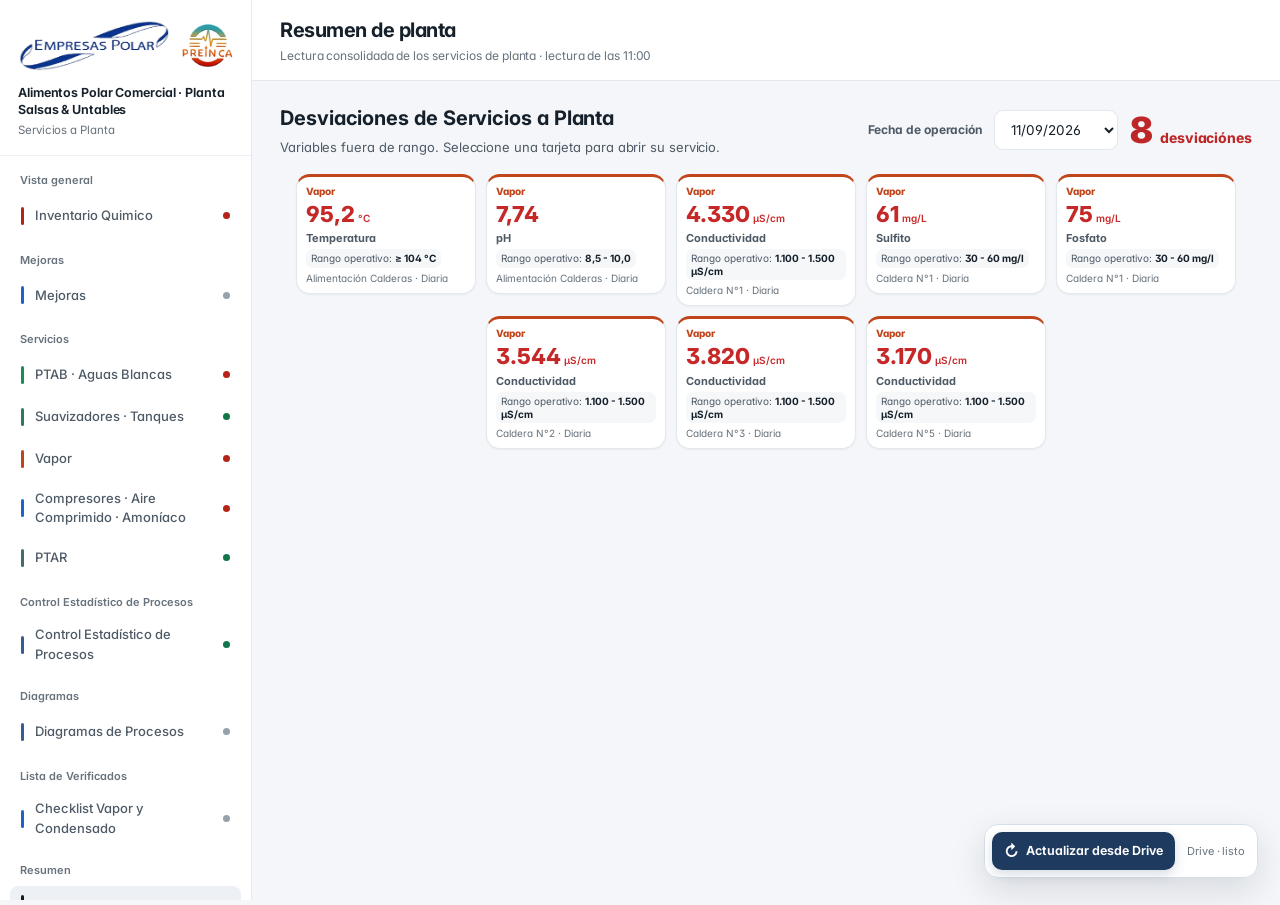
==== index.html @ 67f01dda "Invalidar caché para cargar corrección decimal de PTAR" ====
<!DOCTYPE html>
<html lang="es">
<head>
<meta charset="utf-8">
<meta name="viewport" content="width=device-width, initial-scale=1">
<meta name="theme-color" content="#F6F8FB">
<title>Servicios a Planta · Alimentos Polar Comercial Planta Salsas & Untables</title>
<link rel="icon" type="image/png" sizes="32x32" href="[data-uri]">
<link rel="preconnect" href="https://fonts.googleapis.com">
<link rel="preconnect" href="https://fonts.gstatic.com" crossorigin>
<link href="https://fonts.googleapis.com/css2?family=Inter:wght@400;500;600;700;800&display=swap" rel="stylesheet">
<link rel="stylesheet" href="estilos.css?v=20261021-resumen-fix-nav">
<link rel="stylesheet" href="diagramas.css?v=20261015-1">
<link rel="stylesheet" href="dashboard_extras.css?v=20261029-mejoras-estado1">
<link rel="stylesheet" href="ptab_ph_ml.css?v=20261022-cep-v2">
<link rel="stylesheet" href="ptar_diagrama_interactivo.css?v=20261020-3">

<style id="drive-refresh-critical">
#drive-refresh-floating{position:fixed!important;right:22px!important;bottom:22px!important;z-index:2147483647!important;display:flex!important;align-items:center!important;gap:7px!important;background:rgba(255,255,255,.93)!important;border:1px solid #D6DFE7!important;border-radius:14px!important;padding:7px!important;box-shadow:0 12px 34px rgba(23,33,43,.13)!important;font-family:Inter,Arial,sans-serif!important;backdrop-filter:blur(14px)!important}
#drive-refresh-floating #drive-refresh-btn{display:inline-flex!important;visibility:visible!important;opacity:1!important;align-items:center!important;gap:7px!important;border:0!important;background:#1E3A5F!important;border-radius:10px!important;padding:9px 12px!important;cursor:pointer!important;font-weight:700!important;color:#fff!important;box-shadow:0 4px 12px rgba(30,58,95,.18)!important}
#drive-refresh-floating #drive-refresh-status{display:inline-block!important;visibility:visible!important;opacity:1!important;font-size:11px!important;color:#66737D!important;max-width:180px!important;padding:0 5px!important}
@media(max-width:760px){#drive-refresh-floating{right:12px!important;bottom:12px!important}#drive-refresh-floating #drive-refresh-status{display:none!important}}
</style>
</head>
<body>

<div class="app">
  <!-- Riel de navegación -->
  <aside class="rail">
    <div class="brand">
      <div class="brand-logos" aria-label="Identidad corporativa">
        <img class="logo" src="[data-uri]" alt="Empresas Polar" width="150">
        <img class="logo-preinca" src="logo-preinca.jpg?v=20261002-v11-9-logos" alt="PREINCA">
      </div>
      <div>
        <h1>Alimentos Polar Comercial · Planta Salsas & Untables</h1>
        <p>Servicios a Planta</p>
      </div>
    </div>
    <nav class="nav" role="tablist" aria-label="Servicios de planta">
      
      <div class="nav-h">Vista general</div>
      <button class="tab" role="tab" id="t-inventario" aria-controls="v-inventario" aria-selected="false" data-tab="inventario" style="--k:#B42318">
        <span class="dot"></span>Inventario Quimico<span class="st" data-tabst="inventario"></span>
      </button>
      <div class="nav-h">Mejoras</div>
      <button class="tab" role="tab" id="t-sugerencias" aria-controls="v-sugerencias" aria-selected="false" data-tab="sugerencias" style="--k:#1E63C8">
        <span class="dot"></span>Mejoras<span class="st idle" data-tabst="sugerencias"></span>
      </button>
      <div class="nav-h">Servicios</div>
      <button class="tab" role="tab" id="t-ptab" aria-controls="v-ptab" aria-selected="false" data-tab="ptab" style="--k:var(--agua)">
        <span class="dot"></span>PTAB · Aguas Blancas<span class="st" data-tabst="ptab"></span>
      </button>
      <button class="tab" role="tab" id="t-suav" aria-controls="v-suav" aria-selected="false" data-tab="suav" style="--k:var(--suav)">
        <span class="dot"></span>Suavizadores · Tanques<span class="st" data-tabst="suav"></span>
      </button>
      <button class="tab" role="tab" id="t-vapor" aria-controls="v-vapor" aria-selected="false" data-tab="vapor" style="--k:var(--vapor)">
        <span class="dot"></span>Vapor<span class="st" data-tabst="vapor"></span>
      </button>
      <button class="tab" role="tab" id="t-aire" aria-controls="v-aire" aria-selected="false" data-tab="aire" style="--k:var(--aire)">
        <span class="dot"></span>Compresores · Aire Comprimido · Amoníaco<span class="st" data-tabst="aire"></span>
      </button>
<button class="tab" role="tab" id="t-ptar" aria-controls="v-ptar" aria-selected="false" data-tab="ptar" style="--k:var(--ptar)">
        <span class="dot"></span>PTAR<span class="st" data-tabst="ptar"></span>
      </button>
      <div class="nav-h">Control Estadístico de Procesos</div>
      <button class="tab" role="tab" id="t-cep" aria-controls="v-cep" aria-selected="false" data-tab="cep" style="--k:#375C91">
        <span class="dot"></span>Control Estadístico de Procesos<span class="st idle" data-tabst="cep"></span>
      </button>
      <div class="nav-h">Diagramas</div>
      <button class="tab" role="tab" id="t-diagramas" aria-controls="v-diagramas" aria-selected="false" data-tab="diagramas" style="--k:#375C91">
        <span class="dot"></span>Diagramas de Procesos<span class="st idle" data-tabst="diagramas"></span>
      </button>
      <div class="nav-h">Lista de Verificados</div>
      <button class="tab" role="tab" id="t-verificados" aria-controls="v-verificados" aria-selected="false" data-tab="verificados" style="--k:#1E63C8">
        <span class="dot"></span>Checklist Vapor y Condensado<span class="st idle" data-tabst="verificados"></span>
      </button>
      <div class="nav-h">Resumen</div>
      <button class="tab" role="tab" id="t-resumen" aria-controls="v-resumen" aria-selected="true" data-tab="resumen" style="--k:#131A20">
        <span class="dot"></span>Resumen de planta<span class="st" data-tabst="resumen"></span>
      </button>
    </nav>
  </aside>

  <!-- Contenido -->
  <div class="main">
    <header class="top">
      <div>
        <h2 id="view-title">Resumen de planta</h2>
        <div class="sub" id="view-sub"></div>
      </div>
</header>

    <!-- ======= RESUMEN ======= -->
    <section class="view" id="v-resumen" role="tabpanel" aria-labelledby="t-resumen">
      <div class="resumen-desv-intro mb"><div><h3>Desviaciones de Servicios a Planta</h3><p>Variables fuera de rango. Seleccione una tarjeta para abrir su servicio.</p></div><div class="resumen-desv-controls"><label for="resumen-desv-fecha">Fecha de operación</label><select id="resumen-desv-fecha" aria-label="Seleccionar fecha para ver las desviaciones"></select><span id="resumen-desv-count"></span></div></div><div class="resumen-desv-grid mb" id="resumen-desv-grid" aria-live="polite"></div><div class="resumen-legacy">
      <div class="priority-zone mb" id="priority-resumen" aria-live="polite"></div>
      <div class="strip mb" id="strip"></div>


      <div class="card mb ptar-summary-card ptab-summary-card">
        <div class="card-h">
          <h3>PTAB · Aguas Blancas · control operacional</h3>
          <span class="note">Google Drive · 1er turno 06:00 am · 2do turno 06:00 pm</span>
        </div>
        <div class="card-b">
          <div class="ptar-summary-top">
            <div>
              <span class="ptar-summary-value tnum" data-ptab-summary-count>—</span>
              <span class="ptar-summary-label">lecturas registradas del día</span>
            </div>
            <div class="ptar-summary-actions">
              <label class="ptar-date-control">Fecha
                <select id="ptab-summary-date-select" aria-label="Fecha PTAB en resumen"></select>
              </label>
              <span class="pill idle" data-ptab-summary-pill><i></i>Sin registros</span>
            </div>
          </div>
          <div class="ptab-summary-grid" id="ptab-resumen-procesos"></div>
        </div>
      </div>


      <div class="card mb ptar-summary-card suav-summary-card">
        <div class="card-h">
          <h3>Suavizadores y tanques de agua · control operacional</h3>
          <span class="note">Google Drive · 1er y 2do turno a las 06:00</span>
        </div>
        <div class="card-b">
          <div class="ptar-summary-top">
            <div>
              <span class="ptar-summary-value tnum" data-suav-summary-count>—</span>
              <span class="ptar-summary-label">lecturas registradas del día</span>
            </div>
            <div class="ptar-summary-actions">
              <label class="ptar-date-control">Fecha
                <select id="suav-summary-date-select" aria-label="Fecha de Suavizadores y Tanques en resumen"></select>
              </label>
              <span class="pill idle" data-suav-summary-pill><i></i>Sin registros</span>
            </div>
          </div>
          <div class="suav-summary-grid" id="suav-resumen-procesos"></div>
        </div>
      </div>

      <div class="card mb ptar-summary-card vapor-summary-card">
        <div class="card-h">
          <h3>Vapor · control operacional de calderas</h3>
          <span class="note">Archivo local · turnos 07:00 y 19:00</span>
        </div>
        <div class="card-b">
          <div class="ptar-summary-top">
            <div>
              <span class="ptar-summary-value tnum" data-vapor-summary-count>—</span>
              <span class="ptar-summary-label">lecturas registradas del día</span>
            </div>
            <div class="ptar-summary-actions">
              <label class="ptar-date-control">Fecha
                <select id="vapor-summary-date-select" aria-label="Fecha de Vapor en resumen"></select>
              </label>
              <span class="pill idle" data-vapor-summary-pill><i></i>Sin registros</span>
            </div>
          </div>
          <div class="vapor-summary-grid" id="vapor-resumen-procesos"></div>
        </div>
      </div>

      <div class="card mb ptar-summary-card wa-summary-card wa-aire-summary">
        <div class="card-h">
          <h3>Sala de Compresores · Aire, Refrigeración y NH₃</h3>
          <span class="note">Una sola pestaña para los cuatro sistemas de la planilla diaria · 7AM · 1PM · 7PM · 1AM</span>
        </div>
        <div class="card-b">
          <div class="ptar-summary-top">
            <div>
              <span class="ptar-summary-value tnum" data-aire-summary-count>—</span>
              <span class="ptar-summary-label">registros del día</span>
            </div>
            <div class="ptar-summary-actions">
              <label class="ptar-date-control">Fecha
                <select id="aire-summary-date-select" aria-label="Fecha de Compresores de aire en resumen"></select>
              </label>
              <span class="pill idle" data-aire-summary-pill><i></i>Sin registros</span>
            </div>
          </div>
          <div class="wa-summary-grid" id="aire-resumen-procesos"></div>
        </div>
      </div>


      <div class="card mb ptar-summary-card">
        <div class="card-h">
          <h3>PTAR · control de variables por proceso</h3>
          <span class="note">Archivo local · turnos 07:00 y 19:00</span>
        </div>
        <div class="card-b">
          <div class="ptar-summary-top">
            <div>
              <span class="ptar-summary-value tnum" data-ptar-summary-count>—</span>
              <span class="ptar-summary-label">lecturas del día</span>
            </div>
            <div class="ptar-summary-actions">
              <label class="ptar-date-control">Fecha
                <select id="ptar-summary-date-select" aria-label="Fecha PTAR en resumen"></select>
              </label>
              <span class="pill idle" data-ptar-summary-pill><i></i>Sin registros</span>
            </div>
          </div>
          <div class="ptar-summary-grid" id="ptar-resumen-procesos"></div>
        </div>
      </div>


      <p class="foot-note">Las desviaciones y condiciones fuera de norma se muestran primero como prioridad operacional. PTAB, Suavizadores/Tanques, Vapor, Compresores de aire, Refrigeración/Amoníaco y PTAR utilizan registros reales y sincronización con la Base Maestra de Google Drive. En Compresores y Refrigeración se conserva el estado reportado por el operador (✅, ⚠️ y ⛔) y no se inventan rangos numéricos que no estén presentes en el historial.</p>
      </div>
    </section>

    <!-- ======= INVENTARIO QUÍMICO ======= -->
    <section class="view inventario-theme" id="v-inventario" role="tabpanel" aria-labelledby="t-inventario" hidden>
      <div class="formato-descarga"><a class="formato-descarga-btn" href="https://drive.google.com/uc?export=download&amp;id=1PWKYh24YiQtt_tU4WNhEcDt0Q3GJPbgV" target="_blank" rel="noopener noreferrer" aria-label="Descargar formato Excel inventario">⬇ Descargar Formato Inventario Químico</a></div>
      <div class="inv-kpis mb">
        <div class="inv-kpi"><span class="inv-kpi-label">Productos</span><strong id="inv-kpi-total">—</strong></div>
        <div class="inv-kpi"><span class="inv-kpi-label">Con disponibilidad</span><strong id="inv-kpi-stock">—</strong></div>
        <div class="inv-kpi inv-kpi-alert"><span class="inv-kpi-label">Bajo stock seguridad</span><strong id="inv-kpi-low">—</strong></div>
        <div class="inv-kpi inv-kpi-critical"><span class="inv-kpi-label">Stock negativo</span><strong id="inv-kpi-neg">—</strong></div>
      </div>

      <div class="card mb inv-chart-section">
        <div class="card-h inv-chart-head">
          <div>
            <h3>Inventario visual por químico</h3>
            <span class="note">Los químicos por debajo del stock mínimo de seguridad o con stock negativo se muestran primero y resaltados. Cada gráfica compara el Stock de Seguridad, Stock Máximo y cuánto hay disponible actualmente en almacén.</span>
          </div>
          <label class="history-chart-selector">Productos a graficar
            <select id="inv-chart-mode" aria-label="Productos de inventario a graficar">
              <option value="all">Todos · críticos primero</option>
              <option value="attention">Solo bajo stock / negativos</option>
              <option value="critical">Solo stock negativo</option>
              <option value="low">Solo bajo stock</option>
              <option value="ok">Solo stock suficiente</option>
              <option value="review">Solo por revisar</option>
            </select>
          </label>
        </div>
        <div class="card-b">
          <div class="inv-chart-legend" aria-label="Leyenda de las gráficas">
            <span><i class="inv-leg inv-leg-safety"></i>Stock seguridad</span>
            <span><i class="inv-leg inv-leg-max"></i>Stock máximo</span>
            <span><i class="inv-leg inv-leg-available"></i>Disponibilidad almacén</span>
          </div>
          <div id="inv-chart-summary" class="inv-chart-summary"></div>
          <div id="inv-chart-grid" class="inv-chart-grid"></div>
        </div>
      </div>

      <div class="card mb">
        <div class="card-h">
          <div>
            <h3>Inventario de productos químicos</h3>
            <span class="note" id="inv-source-note">Fuente · Base_Maestra_Dashboard / INVENTARIO_QUIMICO</span>
          </div>
          <div class="inv-actions">
            <a class="inv-action-btn secondary" href="inventario/Inventario_de_Quimicos_Servicios_a_Planta_SyU.xlsx" download>Descargar archivo base</a>
            <label class="inv-action-btn primary" for="inv-excel-input">Actualizar inventario desde Excel</label>
            <input id="inv-excel-input" type="file" accept=".xlsx,application/vnd.openxmlformats-officedocument.spreadsheetml.sheet" hidden>
            <span class="pill idle" id="inv-count-pill"><i></i>—</span>
          </div>
        </div>
        <div class="card-b">
          <div class="inv-filters">
            <label>Buscar
              <input id="inv-search" type="search" placeholder="Químico o código de material" autocomplete="off">
            </label>
            <label>Categoría
              <select id="inv-category"><option value="">Todas</option></select>
            </label>
            <label>Planta / Área
              <select id="inv-area"><option value="">Todas</option></select>
            </label>
            <label>Estado
              <select id="inv-status">
                <option value="">Todos</option>
                <option value="critical">Stock negativo</option>
                <option value="low">Bajo stock de seguridad</option>
                <option value="ok">Stock suficiente</option>
                <option value="review">Revisar / sin referencia</option>
              </select>
            </label>
          </div>

          <div class="inv-table-wrap">
            <table class="inv-table">
              <thead>
                <tr>
                  <th>Estado</th>
                  <th>Categoría</th>
                  <th>Planta / Área</th>
                  <th>Químico</th>
                  <th>Código</th>
                  <th>Stock seguridad</th>
                  <th>Stock máximo</th>
                  <th>Stock seguridad requerido</th>
                  <th>Stock máximo requerido</th>
                  <th>Disponibilidad</th>
                  <th>Solicitud / OC</th>
                  <th>Fecha estimada</th>
                  <th>Observaciones</th>
                </tr>
              </thead>
              <tbody id="inv-table-body"></tbody>
            </table>
          </div>
        </div>
      </div>
    </section>

    <!-- ======= PTAB · AGUAS BLANCAS ======= -->
    <section class="view ptab-real-theme" id="v-ptab" role="tabpanel" aria-labelledby="t-ptab" hidden>
      <div class="formato-descarga"><a class="formato-descarga-btn" href="https://drive.google.com/uc?export=download&amp;id=1c4sw0JupPyP3jBkdsIy-RaTzasePnDED" target="_blank" rel="noopener noreferrer" aria-label="Descargar formato Excel ptab">⬇ Descargar Formato PTAB</a></div>
      <div class="priority-zone mb" id="priority-ptab" aria-live="polite"></div>

      <div class="ptar-date-strip mb">
        <label class="ptar-date-control">Fecha a visualizar
          <select id="ptab-date-select" aria-label="Fecha de operación PTAB"></select>
        </label>
        <label class="ptab-file-btn" for="ptab-excel-input">Cargar Excel PTAB</label>
        <input id="ptab-excel-input" type="file" accept=".xlsx,application/vnd.openxmlformats-officedocument.spreadsheetml.sheet" hidden>
      </div>

      <div class="ptar-kpi-grid mb" id="ptab-kpis-proceso"></div>

      <div class="ptar-history-intro mb">
        <div>
          <h3>Gráficas de PTAB por proceso, equipo y variable</h3>
          <p>La lectura diaria utiliza la fecha seleccionada. El histórico muestra todos los días disponibles para Agua cruda y Agua filtrada. Cuando una celda contiene varias lecturas de cloro, la tabla conserva la serie original y la gráfica utiliza su promedio.</p>
        </div>
        <span class="ptar-history-key"><i></i>Fuera de rango</span>
      </div>

      <div class="ptar-chart-process-list mb" id="ptab-graficas-procesos"></div>

      <div class="grid g-2 mb">
        <div class="card">
          <div class="card-h">
            <h3>Desviaciones del día seleccionado</h3>
            <span class="note" id="ptab-desv-count">—</span>
          </div>
          <div class="card-b" id="ptab-desviaciones"></div>
        </div>
      </div>

      <div class="ptar-process-list" id="ptab-procesos"></div>
    </section>

    <!-- ======= SUAVIZADORES Y TANQUES DE AGUA ======= -->
    <section class="view suav-theme" id="v-suav" role="tabpanel" aria-labelledby="t-suav" hidden>
      <div class="formato-descarga"><a class="formato-descarga-btn" href="https://drive.google.com/uc?export=download&amp;id=1r2RzP0nfevHG8hiPO3AqTNeTVKHAMHlr" target="_blank" rel="noopener noreferrer" aria-label="Descargar formato Excel suav">⬇ Descargar Formato Suavizadores</a></div>
      <div class="priority-zone mb" id="priority-suav" aria-live="polite"></div>
      <div class="suav-date-strip mb">
        <label class="ptar-date-control">Fecha a visualizar
          <select id="suav-date-select" aria-label="Fecha de operación Suavizadores y Tanques"></select>
        </label>
        <label class="suav-file-btn" for="suav-excel-input">Cargar Excel Suavizadores</label>
        <input id="suav-excel-input" type="file" accept=".xlsx,application/vnd.openxmlformats-officedocument.spreadsheetml.sheet" hidden>
      </div>

      <div class="suav-kpi-grid mb" id="suav-kpis-proceso"></div>

      <div class="ptar-history-intro mb">
        <div>
          <h3>Gráficas de suavizadores y tanques por proceso, equipo y variable</h3>
          <p>La lectura diaria usa la fecha seleccionada. El histórico muestra todos los días con registro del archivo. Para lecturas múltiples de pH o ClO₂, la gráfica utiliza el promedio y la tabla conserva los valores originales.</p>
        </div>
        <span class="ptar-history-key"><i></i>Fuera de rango</span>
      </div>
      <div class="ptar-chart-process-list mb" id="suav-graficas-procesos"></div>

      <div class="grid g-2 mb">
        <div class="card">
          <div class="card-h">
            <h3>Desviaciones del día seleccionado</h3>
            <span class="note" id="suav-desv-count">—</span>
          </div>
          <div class="card-b" id="suav-desviaciones"></div>
        </div>
      </div>

      <div class="ptar-process-list" id="suav-procesos"></div>
    </section>


    <!-- ======= VAPOR ======= -->
    <section class="view vapor-theme" id="v-vapor" role="tabpanel" aria-labelledby="t-vapor" hidden>
      <div class="formato-descarga"><a class="formato-descarga-btn" href="https://drive.google.com/uc?export=download&amp;id=1huWMpU7YyA4SyEpzvfss_2ArigLX9fVe" target="_blank" rel="noopener noreferrer" aria-label="Descargar formato Excel vapor">⬇ Descargar Formato Vapor</a></div>
      <div class="priority-zone mb" id="priority-vapor" aria-live="polite"></div>
      <div class="vapor-date-strip mb">
        <label class="ptar-date-control">Fecha a visualizar
          <select id="vapor-date-select" aria-label="Fecha de operación Vapor"></select>
        </label>
        <label class="vapor-file-btn" for="vapor-excel-input">Cargar Excel Vapor</label>
        <input id="vapor-excel-input" type="file" accept=".xlsx,application/vnd.openxmlformats-officedocument.spreadsheetml.sheet" hidden>
      </div>

      <div class="vapor-kpi-grid mb" id="vapor-kpis-proceso"></div>

      <div class="vapor-history-intro mb">
        <div>
          <h3>Gráficas de Vapor por proceso y variable</h3>
          <p>La lectura diaria usa la fecha seleccionada. El histórico muestra los registros reales disponibles del 08/09/2026 y 09/09/2026, con las desviaciones resaltadas.</p>
        </div>
        <span class="vapor-history-key"><i></i>Fuera de rango</span>
      </div>
      <div class="ptar-chart-process-list mb" id="vapor-graficas-procesos"></div>

      <div class="grid g-2 mb">
        <div class="card">
          <div class="card-h">
            <h3>Desviaciones del día seleccionado</h3>
            <span class="note" id="vapor-desv-count">—</span>
          </div>
          <div class="card-b" id="vapor-desviaciones"></div>
        </div>
      </div>

      <div class="ptar-process-list" id="vapor-procesos"></div>
    </section>


    <!-- ======= COMPRESORES DE AIRE ======= -->
    <section class="view wa-theme wa-aire-theme" id="v-aire" role="tabpanel" aria-labelledby="t-aire" hidden>
      <div class="formato-descarga"><a class="formato-descarga-btn" href="https://drive.google.com/uc?export=download&amp;id=1HpS2aIDLQet9gEmP34_auCBxEuFMaSN2" target="_blank" rel="noopener noreferrer" aria-label="Descargar formato Excel aire">⬇ Descargar Formato Compresores y Amoníaco</a></div>
      <div class="priority-zone mb" id="priority-aire" aria-live="polite"></div>

      <div class="ptar-date-strip mb">
        <label class="ptar-date-control">Fecha a visualizar
          <select id="aire-date-select" aria-label="Fecha de reportes de Compresores de aire"></select>
        </label>
        <label class="wa-file-btn wa-aire-file-btn" for="aire-excel-input">Añadir planilla Sala de Compresores</label>
        <input id="aire-excel-input" type="file" accept=".xlsx,application/vnd.openxmlformats-officedocument.spreadsheetml.sheet" hidden>
      </div>

      <div class="ptar-kpi-grid mb" id="aire-kpis-proceso"></div>

      <div class="ptar-history-intro mb">
        <div>
          <h3>Sala de Compresores · comportamiento operacional</h3>
          <p>La misma planilla diaria alimenta cuatro sistemas: Sistema de Aire Comprimido, Sistema de Refrigeracion NH3 Sala de Compresores, Sistema de Refrigeracion NH3 AGUA HELADA y Sistema de Refrigeracion NH3 CAV Gigante. Todos se muestran aquí dentro de una sola pestaña.</p>
        </div>
        <span class="wa-history-key"><i class="ok"></i>Normal <i class="warn"></i>Alerta <i class="crit"></i>Fuera de servicio</span>
      </div>

      <div class="ptar-chart-process-list mb" id="aire-graficas-procesos"></div>

      <div class="grid g-2 mb">
        <div class="card">
          <div class="card-h">
            <h3>Desviaciones del día seleccionado</h3>
            <span class="note" id="aire-desv-count">—</span>
          </div>
          <div class="card-b" id="aire-desviaciones"></div>
        </div>
      </div>

      <div class="ptar-process-list" id="aire-procesos"></div>
    </section>

    <!-- ======= REFRIGERACIÓN Y AMONÍACO ======= -->
    <section class="view wa-theme wa-frio-theme" id="v-frio" role="tabpanel" aria-labelledby="t-aire" hidden>
      <div class="priority-zone mb" id="priority-frio" aria-live="polite"></div>

      <div class="ptar-date-strip mb">
        <label class="ptar-date-control">Fecha a visualizar
          <select id="frio-date-select" aria-label="Fecha de reportes de Refrigeración y amoníaco"></select>
        </label>
</div>

      <div class="ptar-kpi-grid mb" id="frio-kpis-proceso"></div>

      <div class="ptar-history-intro mb">
        <div>
          <h3>Refrigeración y amoníaco · comportamiento operacional</h3>
          <p>Incluye Compresores NH₃, Banco de Hielo, Cavas, Cava Gigante, Fraccionamiento, UMAS Margarina, Condensadores/Evaporativos e inventario de NH₃ en cilindros. Los estados de atención se conservan tal como fueron reportados por los operadores. Los reportes sin fecha operativa exacta se conservan en el Excel fuente, pero no se ubican en la línea temporal del dashboard.</p>
        </div>
        <span class="wa-history-key"><i class="ok"></i>Normal <i class="warn"></i>Alerta <i class="crit"></i>Fuera de servicio</span>
      </div>

      <div class="ptar-chart-process-list mb" id="frio-graficas-procesos"></div>

      <div class="grid g-2 mb">
        <div class="card">
          <div class="card-h">
            <h3>Desviaciones del día seleccionado</h3>
            <span class="note" id="frio-desv-count">—</span>
          </div>
          <div class="card-b" id="frio-desviaciones"></div>
        </div>
      </div>

      <div class="ptar-process-list" id="frio-procesos"></div>
    </section>

    <!-- ======= PTAR ======= -->
    <section class="view ptar-theme" id="v-ptar" role="tabpanel" aria-labelledby="t-ptar" hidden>
      <div class="formato-descarga"><a class="formato-descarga-btn" href="https://drive.google.com/uc?export=download&amp;id=1xk1s3FpkizbqZeZY8uGcSqoarjseF8bs" target="_blank" rel="noopener noreferrer" aria-label="Descargar formato Excel ptar">⬇ Descargar Formato PTAR</a></div>
      <div class="ptar-diag-actions"><button type="button" class="ptar-diag-button" id="ptar-open-diagrama">Visualizar Diagrama</button></div>
      <div id="ptar-operacion-panel">

      <div class="priority-zone mb" id="priority-ptar" aria-live="polite"></div>
      <div class="ptar-date-strip mb">
        <label class="ptar-date-control">Fecha a visualizar
          <select id="ptar-date-select" aria-label="Fecha de operación PTAR"></select>
        </label>
        <label class="ptar-file-btn" for="ptar-excel-input">Cargar Excel PTAR</label>
        <input id="ptar-excel-input" type="file" accept=".xlsx,application/vnd.openxmlformats-officedocument.spreadsheetml.sheet" hidden>
      </div>

      <div class="ptar-kpi-grid mb" id="ptar-kpis-proceso"></div>

      <div class="ptar-history-intro mb">
        <div>
          <h3>Gráficas de PTAR por proceso y variable</h3>
          <p>La lectura diaria usa la fecha seleccionada. Debajo, cada variable posee su propia gráfica con todos los días en los que existe registro en el archivo.</p>
        </div>
        <span class="ptar-history-key"><i></i>Fuera de rango</span>
      </div>
      <div class="ptar-chart-process-list mb" id="ptar-graficas-procesos"></div>

      <div class="grid g-2 mb">
        <div class="card">
          <div class="card-h">
            <h3>Desviaciones del día seleccionado</h3>
            <span class="note" id="ptar-desv-count">—</span>
          </div>
          <div class="card-b" id="ptar-desviaciones"></div>
        </div>
      </div>

      <div class="ptar-process-list" id="ptar-procesos"></div>
      </div>
      <div id="ptar-diagrama-panel" hidden>
        <div class="ptar-diag-header">
          <div><h3>PTAR · Tratamiento de aguas residuales</h3><p>Coloque el cursor sobre los puntos de colores para consultar las variables del último día con lecturas registrado en Google Drive.</p></div>
          <div><span class="ptar-diag-date" id="ptar-diagrama-fecha"></span> <button type="button" class="ptar-diag-button" id="ptar-back-operacion">Volver a indicadores</button></div>
        </div>
        <div class="ptar-diag-scroll">
          <div class="ptar-diag-stage" id="ptar-diagrama-stage">
            <img src="diagramas/vistas/ptar-2026.webp" alt="Diagrama de la planta de tratamiento de aguas residuales con puntos de colores sobre los equipos y procesos">
            <div class="ptar-diag-tooltip" id="ptar-diagrama-tooltip" role="status" hidden></div>
          </div>
        </div>
      </div>
    </section>

    <!-- ======= CONTROL ESTADÍSTICO DE PROCESOS ======= -->
    <section class="view" id="v-cep" role="tabpanel" aria-labelledby="t-cep" hidden>
      <div class="ptar-history-intro mb">
        <div>
          <h3>Predicciones de variables de Servicios a Planta</h3>
          <p>Los modelos se organizan por servicio y área. Como las lecturas disponibles se registran por fecha, cada variable se proyecta únicamente al día siguiente de su última medición; las estimaciones no sustituyen las mediciones operacionales.</p>
        </div>
      </div>
      <div class="card mb">
        <div class="card-h"><h3>PTAB · Aguas Blancas</h3></div>
        <div class="card-b"><div class="cep-ml-toolbar"><label for="cep-ml-filter">Visualizar predicciones</label><select id="cep-ml-filter" aria-label="Filtrar variables de predicción"><option value="all">Todas las variables</option><option value="ph">pH · Tanque Subterráneo</option><option value="presion">Presión (psi) · Pozo 2</option><option value="caudal">Caudal (L/s) · Pozo 2</option><option value="pozo3-caudal">Caudal (L/s) · Pozo #3</option><option value="tanque-nivel">Nivel TQ (%) · Tanque Subterráneo</option><option value="tanque-tds">TDS (mg/L) · Tanque Subterráneo</option><option value="tanque-turbidez">Turbidez (NTU) · Tanque Subterráneo</option><option value="tanque-dureza">Dureza Total (mg/L) · Tanque Subterráneo</option><option value="tanque-hierro">Hierro (mg/L) · Tanque Subterráneo</option><option value="none">Ninguna</option></select></div><div id="cep-ptab-predictions"></div></div>
      </div>
    </section>

    <!-- ======= DIAGRAMAS · DOCUMENTACIÓN TÉCNICA ======= -->
    <section class="view diagramas-view" id="v-diagramas" role="tabpanel" aria-labelledby="t-diagramas" hidden>
      <div class="diagramas-intro">
        <div>
          <h3>Diagramas de servicios industriales</h3>
          <p>Seleccione un diagrama para verlo ampliado y consultar su PDF original.</p>
        </div>
        <span class="diagramas-counter">6 diagramas disponibles</span>
      </div>
      <div class="diagramas-gallery" id="diagramas-gallery" aria-label="Galería de diagramas">
          <button class="diagramas-card" type="button" data-diagrama-pdf="diagramas/ptar-2026.pdf" data-diagrama-img="diagramas/vistas/ptar-2026.webp" data-diagrama-title="PTAR · Tratamiento de aguas residuales" aria-label="Ampliar diagrama: PTAR · Tratamiento de aguas residuales">
            <span class="diagramas-card-preview"><img src="diagramas/miniaturas/ptar-2026.png" alt="Vista previa de PTAR · Tratamiento de aguas residuales" loading="lazy" decoding="async"><span class="diagramas-zoom-indicator" aria-hidden="true">⤢</span></span>
            <span class="diagramas-card-caption">PTAR · Tratamiento de aguas residuales</span>
            <span class="diagramas-card-hint">Clic para ampliar</span>
          </button>
          <button class="diagramas-card" type="button" data-diagrama-pdf="diagramas/aire-comprimido.pdf" data-diagrama-img="diagramas/vistas/aire-comprimido.webp" data-diagrama-title="Sistema de aire comprimido" aria-label="Ampliar diagrama: Sistema de aire comprimido">
            <span class="diagramas-card-preview"><img src="diagramas/miniaturas/aire-comprimido.png" alt="Vista previa de Sistema de aire comprimido" loading="lazy" decoding="async"><span class="diagramas-zoom-indicator" aria-hidden="true">⤢</span></span>
            <span class="diagramas-card-caption">Sistema de aire comprimido</span>
            <span class="diagramas-card-hint">Clic para ampliar</span>
          </button>
          <button class="diagramas-card" type="button" data-diagrama-pdf="diagramas/refrigeracion-amoniaco.pdf" data-diagrama-img="diagramas/vistas/refrigeracion-amoniaco.webp" data-diagrama-title="Refrigeración por amoníaco (NH₃)" aria-label="Ampliar diagrama: Refrigeración por amoníaco (NH₃)">
            <span class="diagramas-card-preview"><img src="diagramas/miniaturas/refrigeracion-amoniaco.png" alt="Vista previa de Refrigeración por amoníaco (NH₃)" loading="lazy" decoding="async"><span class="diagramas-zoom-indicator" aria-hidden="true">⤢</span></span>
            <span class="diagramas-card-caption">Refrigeración por amoníaco (NH₃)</span>
            <span class="diagramas-card-hint">Clic para ampliar</span>
          </button>
          <button class="diagramas-card" type="button" data-diagrama-pdf="diagramas/fosas-y-ptar.pdf" data-diagrama-img="diagramas/vistas/fosas-y-ptar.webp" data-diagrama-title="Fosas y PTAR" aria-label="Ampliar diagrama: Fosas y PTAR">
            <span class="diagramas-card-preview"><img src="diagramas/miniaturas/fosas-y-ptar.png" alt="Vista previa de Fosas y PTAR" loading="lazy" decoding="async"><span class="diagramas-zoom-indicator" aria-hidden="true">⤢</span></span>
            <span class="diagramas-card-caption">Fosas y PTAR</span>
            <span class="diagramas-card-hint">Clic para ampliar</span>
          </button>
          <button class="diagramas-card" type="button" data-diagrama-pdf="diagramas/agua-fria-compresor-5.pdf" data-diagrama-img="diagramas/vistas/agua-fria-compresor-5.webp" data-diagrama-title="Agua fría · Compresor 5 y separador de aceite" aria-label="Ampliar diagrama: Agua fría · Compresor 5 y separador de aceite">
            <span class="diagramas-card-preview"><img src="diagramas/miniaturas/agua-fria-compresor-5.png" alt="Vista previa de Agua fría · Compresor 5 y separador de aceite" loading="lazy" decoding="async"><span class="diagramas-zoom-indicator" aria-hidden="true">⤢</span></span>
            <span class="diagramas-card-caption">Agua fría · Compresor 5 y separador de aceite</span>
            <span class="diagramas-card-hint">Clic para ampliar</span>
          </button>
          <button class="diagramas-card" type="button" data-diagrama-pdf="diagramas/fosas.pdf" data-diagrama-img="diagramas/vistas/fosas.webp" data-diagrama-title="Sistema de fosas" aria-label="Ampliar diagrama: Sistema de fosas">
            <span class="diagramas-card-preview"><img src="diagramas/miniaturas/fosas.png" alt="Vista previa de Sistema de fosas" loading="lazy" decoding="async"><span class="diagramas-zoom-indicator" aria-hidden="true">⤢</span></span>
            <span class="diagramas-card-caption">Sistema de fosas</span>
            <span class="diagramas-card-hint">Clic para ampliar</span>
          </button>
      </div>
    </section>

    <!-- ======= LISTA DE VERIFICADOS · CHECKLIST VAPOR Y CONDENSADO ======= -->
    <section class="view verif-theme" id="v-verificados" role="tabpanel" aria-labelledby="t-verificados" hidden>
      <div class="formato-descarga"><a class="formato-descarga-btn" href="https://drive.google.com/uc?export=download&amp;id=1VNS-xaWU5S11xK4jwd37wh-7jAYgqWLG" target="_blank" rel="noopener noreferrer" aria-label="Descargar formato Excel verificados">⬇ Descargar Formato Checklist Vapor y Condensado</a></div>
      <div class="card verif-intro mb">
        <div class="card-b verif-intro-inner">
          <div>
            <span class="verif-eyebrow">Lista de Verificados</span>
            <h3>Checklist de vapor y condensado</h3>
            <p>Seguimiento de Queso, Tomate, Mayonesa, Manifold y Margarina. Los registros se cargan desde la planilla del operador y se conservan de forma histórica en Google Drive.</p>
          </div>
          <div class="verif-actions">
            <label class="verif-action-btn primary" for="verif-excel-input">Cargar checklist Excel</label>
            <input id="verif-excel-input" type="file" accept=".xlsx,application/vnd.openxmlformats-officedocument.spreadsheetml.sheet" hidden>
          </div>
        </div>
      </div>

      <div class="grid g-kpi verif-kpis mb">
        <div class="kpi"><div class="lbl">Registros visibles</div><div class="v" id="verif-kpi-total">0</div><div class="rng">Puntos/equipos verificados</div></div>
        <div class="kpi"><div class="lbl">Última inspección</div><div class="v verif-kpi-date" id="verif-kpi-latest">—</div><div class="rng" id="verif-kpi-latest-meta">Sin información</div></div>
        <div class="kpi"><div class="lbl">Desviaciones</div><div class="v" id="verif-kpi-issues">0</div><div class="rng">Puntos/equipos con condición no OK</div></div>
        <div class="kpi"><div class="lbl">Avisos B1</div><div class="v" id="verif-kpi-b1">0</div><div class="rng">Registros con aviso asociado</div></div>
      </div>

      <div class="card mb">
        <div class="card-h verif-filter-head">
          <div>
            <h3>Filtros de verificación</h3>
            <span class="note">Combine área, fecha, turno y estado para revisar el histórico.</span>
          </div>
          <button type="button" class="verif-clear-btn" id="verif-clear">Limpiar filtros</button>
        </div>
        <div class="card-b">
          <div class="verif-filters">
            <label>Área<select id="verif-area"><option value="__all__">Todas las áreas</option></select></label>
            <label>Fecha<select id="verif-date"><option value="__all__">Todas las fechas</option></select></label>
            <label>Turno<select id="verif-turno"><option value="__all__">Todos los turnos</option></select></label>
            <label>Estado<select id="verif-status"><option value="__all__">Todos los estados</option><option value="issue">Con desviación</option><option value="ok">Verificado</option><option value="pending">Pendiente</option></select></label>
            <label class="verif-search-label">Buscar<input id="verif-search" type="search" placeholder="Punto, supervisor, operador, aviso u observación"></label>
          </div>
        </div>
      </div>

      <div class="verif-area-grid mb" id="verif-area-grid"></div>

      <div class="card verif-reference-card mb" id="verif-reference">
        <div class="card-h verif-reference-head">
          <div>
            <span class="verif-eyebrow">Referencia visual</span>
            <h3>Ubicación del punto a verificar</h3>
            <span class="note">Fotografías extraídas de los diagramas de condensado para facilitar la identificación en campo.</span>
          </div>
          <div class="verif-ref-controls">
            <label>Área<select id="verif-ref-area" aria-label="Área de referencia visual"></select></label>
            <label>Punto / equipo<select id="verif-ref-point" aria-label="Punto o equipo de referencia visual"></select></label>
            <label>Vista<select id="verif-ref-mode" aria-label="Modo de visualización de fotografías"><option value="point">Punto / equipo</option><option value="area">Todas las fotos del área</option><option value="hide">Ocultar Referencias</option></select></label>
          </div>
        </div>
        <div class="card-b" id="verif-ref-view"></div>
      </div>

      <div class="card">
        <div class="card-h verif-history-head">
          <div>
            <h3>Histórico de verificaciones</h3>
            <span class="note" id="verif-count">0 registros</span>
          </div>
          <div class="verif-history-nav" id="verif-history-nav" aria-label="Navegación del histórico">
            <button type="button" class="verif-page-btn" id="verif-page-prev" aria-label="Mostrar 10 registros anteriores">← Anteriores</button>
            <label class="verif-page-select-label">Página
              <select id="verif-page-select" aria-label="Seleccionar página del histórico"></select>
            </label>
            <span class="verif-page-meta" id="verif-page-meta">0–0 de 0</span>
            <button type="button" class="verif-page-btn" id="verif-page-next" aria-label="Mostrar 10 registros siguientes">Siguientes →</button>
          </div>
        </div>
        <div class="card-b verif-table-wrap">
          <table class="tbl verif-table">
            <thead><tr>
              <th>Fecha</th><th>Turno</th><th>Área</th><th>Punto / Equipo</th>
              <th>Condicion Fuga</th><th>By pass</th><th>Manómetros</th><th>Aislamiento</th><th>Seguridad</th>
              <th>#Aviso B1</th><th>Observación</th><th>Supervisor</th><th>Operador</th>
            </tr></thead>
            <tbody id="verif-table-body"></tbody>
          </table>
        </div>
      </div>
    </section>

    <!-- ======= MEJORAS DE SERVICIOS ======= -->
    <section class="view" id="v-sugerencias" role="tabpanel" aria-labelledby="t-sugerencias" hidden>
      <div class="card mb">
        <div class="card-b sug-intro"><div class="sug-intro-copy">
          <h3>Propuestas de mejora para Servicios de Planta</h3>
          <p>Registre oportunidades de mejora relacionadas con su área de trabajo, identifique las problemáticas que desea resolver y explique los beneficios esperados. Este apartado está destinado a los servicios operativos, no a modificaciones del dashboard.</p>
        </div></div>
      </div>
      <div class="card mb">
        <div class="card-h"><div><h3>Nueva propuesta de mejora</h3><span class="note">Indique el servicio al que pertenece y detalle su propuesta.</span></div></div>
        <div class="card-b">
          <form class="sug-form" id="sug-form">
            <label class="sug-field sug-name-field">Nombre del operador
              <input id="sug-name" type="text" maxlength="120" autocomplete="name" placeholder="Nombre y apellido" required>
            </label>
            <label class="sug-field">Área de servicio
              <select id="sug-area" required>
                <option value="">Seleccione el área de servicio</option>
                <option value="PTAB · Aguas Blancas">PTAB · Aguas Blancas</option>
                <option value="Suavizadores · Tanques">Suavizadores · Tanques</option>
                <option value="Vapor">Vapor</option>
                <option value="Compresores · Aire Comprimido · Amoníaco">Compresores · Aire Comprimido · Amoníaco</option>
                <option value="PTAR">PTAR</option>
              </select>
            </label>
            <label class="sug-field">Problemáticas detectadas
              <textarea id="sug-problema" maxlength="650" placeholder="¿Qué situación, dificultad o necesidad se presenta en el área?" required></textarea>
            </label>
            <label class="sug-field">Propuesta de mejora
              <textarea id="sug-message" maxlength="650" placeholder="Describa qué mejora propone y cómo podría aplicarse." required></textarea>
            </label>
            <label class="sug-field">Beneficios esperados
              <textarea id="sug-beneficios" maxlength="650" placeholder="Explique cómo beneficiaría al proceso, la seguridad, la calidad o la operación." required></textarea>
            </label>
            <div class="sug-form-actions">
              <span class="sug-form-status" id="sug-form-status" aria-live="polite"></span>
              <button type="submit" class="sug-send" id="sug-send">Enviar propuesta de mejora</button>
            </div>
          </form>
        </div>
      </div>
      <div class="card">
        <div class="card-h"><div><h3>Mejoras registradas</h3><span class="note" id="sug-count">0 mejoras registradas</span></div></div>
        <div class="card-b sug-history-wrap">
          <table class="tbl sug-table">
            <thead><tr><th>N.º de mejora</th><th>Fecha</th><th>Operador</th><th>Área de servicio</th><th>Problemática</th><th>Propuesta</th><th>Beneficios</th><th>Estado</th></tr></thead>
            <tbody id="sug-table-body"></tbody>
          </table>
        </div>
      </div>
    </section>
  </div>
</div>



<!-- Visor de PDF de los diagramas técnicos -->
<div class="diagramas-modal" id="diagramas-modal" role="dialog" aria-modal="true" aria-labelledby="diagramas-modal-title" hidden>
  <div class="diagramas-modal-dialog">
    <div class="diagramas-modal-bar">
      <div class="diagramas-modal-heading">
        <strong id="diagramas-modal-title">Diagrama</strong>
        <span>Vista ampliada del diagrama · zoom disponible</span>
      </div>
      <div class="diagramas-modal-actions">
        <div class="diagramas-modal-zoom" aria-label="Controles de ampliación">
          <button type="button" id="diagramas-zoom-out" aria-label="Reducir imagen" title="Alejar">−</button>
          <span id="diagramas-zoom-level" aria-live="polite">100%</span>
          <button type="button" id="diagramas-zoom-in" aria-label="Ampliar imagen" title="Acercar">+</button>
          <button type="button" id="diagramas-zoom-reset" aria-label="Restablecer zoom" title="Ajustar a pantalla">⤢</button>
        </div>
        <a id="diagramas-modal-open" class="diagramas-modal-external" href="#" target="_blank" rel="noopener noreferrer">Abrir PDF <span aria-hidden="true">↗</span></a>
        <button type="button" class="diagramas-modal-close" id="diagramas-modal-close" aria-label="Cerrar diagrama">✕</button>
      </div>
    </div>
    <div class="diagramas-modal-body" id="diagramas-modal-body">
      <div class="diagramas-modal-stage" id="diagramas-modal-stage">
        <img id="diagramas-modal-image" alt="Diagrama técnico ampliado">
      </div>
    </div>
  </div>
</div>

<div class="verif-photo-modal" id="verif-photo-modal" hidden role="dialog" aria-modal="true" aria-labelledby="verif-photo-modal-title">
  <div class="verif-photo-modal-dialog">
    <div class="verif-photo-modal-head">
      <strong id="verif-photo-modal-title">Referencia visual</strong>
      <button type="button" class="verif-photo-modal-close" data-verif-photo-close aria-label="Cerrar imagen">×</button>
    </div>
    <div class="verif-photo-modal-body"><img id="verif-photo-modal-img" alt="Referencia visual"></div>
  </div>
</div>

<!-- Botón fijo: fuera de .top-r porque .top-r está oculto por diseño -->
<div id="drive-refresh-floating" aria-label="Sincronización Google Drive">
  <button type="button" id="drive-refresh-btn" class="drive-refresh-btn" title="Volver a leer todos los servicios desde Google Drive">
    <span class="drive-refresh-icon" aria-hidden="true">↻</span>
    <span class="drive-refresh-label">Actualizar desde Drive</span>
  </button>
  <span id="drive-refresh-status" class="drive-refresh-status" aria-live="polite">Drive · listo</span>
</div>
<script src="aire_fallback.js?v=20260927-v10inv"></script>
<script src="nh3_fallback.js?v=20260927-v10inv"></script>
<script src="ptab_fallback.js?v=20260927-v10inv"></script>
<script src="ptar_fallback.js?v=20260927-v10inv"></script>
<script src="vapor_fallback.js?v=20260927-v10inv"></script>
<script src="suav_fallback.js?v=20260927-v10inv"></script>
<script src="inventario_fallback.js?v=20261002-v11-9-logos"></script>
<script src="verificados_fallback.js?v=20261002-v11-9-logos"></script>
<script src="config.js?v=20261002-v11-9-logos"></script>
<script src="app.js?v=20261105-ptar-decimales-3cifras"></script>
<script src="ptab_ph_ml_model.js?v=20261016-ml1"></script>
<script src="ptab_ph_ml.js?v=20261101-cep-dia-siguiente"></script>
<script src="ptab_pozo2_ml.js?v=20261101-cep-dia-siguiente"></script>
<script src="ptab_variables_adicionales_ml.js?v=20261101-cep-dia-siguiente"></script>
<script>
(function(){
  const filter=document.getElementById('cep-ml-filter');
  if(!filter)return;
  function apply(){
    document.querySelectorAll('#cep-ptab-predictions .cep-ml-card').forEach(card=>{
      card.hidden=filter.value==='none'||(filter.value!=='all'&&card.dataset.mlId!==filter.value);
    });
  }
  filter.addEventListener('change',apply);
  apply();
})();
</script>
<script src="diagramas.js?v=20261015-1"></script>
<script src="dashboard_extras.js?v=20261029-mejoras-orden3"></script>
<script src="ptar_diagrama_interactivo.js?v=20261020-3"></script>

</body>
</html>
---- estilos.css ----
/* =========================================================
   Servicios a Planta · Alimentos Polar Comercial
   Hoja de estilos · sistema visual unificado
   ---------------------------------------------------------
   Una sola fuente de tokens. Sin capas de parches.
   Modo de uso: sala de control. El operador escanea estados
   en segundos, no explora. Por eso: superficies planas,
   jerarquia por linea y peso, y movimiento solo como
   respuesta a una accion suya.
   ========================================================= */

/* ---------------------------------------------------------
   1. Tokens
   --------------------------------------------------------- */
:root{
  /* Superficies claras */
  --canvas:#F4F6F9;
  --canvas-2:#EDF1F5;
  --panel:#FFFFFF;
  --panel-2:#FAFBFC;
  --panel-3:#F7F9FB;

  /* Tinta · los tres niveles de texto pasan WCAG AA (4.5:1) sobre
     cualquiera de las superficies claras. ink-4 es solo decorativo. */
  --ink:#16202A;   /* 16.5:1 sobre blanco */
  --ink-2:#4E5A66; /*  7.1:1 */
  --ink-3:#67727C; /*  4.9:1 */
  --ink-4:#97A1AA; /*  decorativo: puntos, separadores, iconos */

  /* Lineas */
  --line:#E3E8ED;
  --line-2:#EFF2F5;
  --line-3:#F5F7F9;

  /* Acentos por servicio · codigo de identificacion de tuberias */
  --agua:#1B8A5A;
  --suav:#2A7A68;
  --vapor:#C0451B;
  --aire:#1E63C8;
  --nh3:#B8860B;
  --ptar:#456B6B;
  --inv:#B42318;

  /* Estados operacionales */
  --ok:#12764A;
  --ok-bg:#EFF8F3;
  --ok-line:#C5E3D3;
  --warn:#9A6608;
  --warn-bg:#FDF7E9;
  --warn-line:#EBDCB0;
  --crit:#B42318;
  --crit-bg:#FDF3F2;
  --crit-line:#EFC8C3;

  /* Azul de interaccion: foco, seleccion, enlaces */
  --focus:#1E63C8;
  --focus-soft:rgba(30,99,200,.16);
  --focus-ring:0 0 0 3px rgba(30,99,200,.16);

  /* Radios: escala real, no un valor para todo */
  --r-xs:6px;
  --r-sm:8px;
  --r:12px;
  --r-lg:14px;

  /* Sombras: offset + blur suave. Nunca halo sin offset */
  --sh-1:0 1px 2px rgba(22,32,42,.05);
  --sh-2:0 1px 2px rgba(22,32,42,.04), 0 4px 12px rgba(22,32,42,.05);
  --sh-3:0 6px 16px rgba(22,32,42,.08), 0 16px 40px rgba(22,32,42,.10);

  /* Compatibilidad con reglas que usaban --sh */
  --sh:var(--sh-1);

  --tap:150ms cubic-bezier(.22,.61,.36,1);
}

/* ---------------------------------------------------------
   2. Base y superficies del navegador
   Lo que no dibujamos tambien comunica: seleccion, cursor,
   barras de scroll y anillos de foco salen de la paleta.
   --------------------------------------------------------- */
*{box-sizing:border-box}
html{background:var(--canvas)}
html,body{margin:0;padding:0}

body{
  background:var(--canvas);
  color:var(--ink);
  font-family:'Inter','IBM Plex Sans',-apple-system,BlinkMacSystemFont,'Segoe UI',Roboto,Helvetica,Arial,sans-serif;
  font-size:13.5px;
  line-height:1.5;
  letter-spacing:-.006em;
  font-feature-settings:'cv11' 1,'ss01' 1;
  -webkit-font-smoothing:antialiased;
  -moz-osx-font-smoothing:grayscale;
  text-rendering:optimizeLegibility;
}

::selection{background:#D7E6FA;color:#123761}

button,input,select,textarea{font:inherit;color:inherit}
button,select,input,a,label{-webkit-tap-highlight-color:transparent}
button{cursor:pointer}
a{color:var(--focus)}

:focus{outline:none}
:focus-visible{
  outline:2px solid var(--focus);
  outline-offset:2px;
  border-radius:var(--r-xs);
}

input,textarea{caret-color:var(--focus)}

table{border-collapse:collapse;width:100%}
.tnum,table{font-variant-numeric:tabular-nums}

/* Barras de scroll discretas, del mismo gris de las lineas */
*{scrollbar-width:thin;scrollbar-color:#C6CFD7 transparent}
*::-webkit-scrollbar{width:10px;height:10px}
*::-webkit-scrollbar-thumb{
  background:#C6CFD7;border-radius:999px;
  border:3px solid transparent;background-clip:padding-box;
}
*::-webkit-scrollbar-thumb:hover{background:#AEB9C3;background-clip:padding-box}
*::-webkit-scrollbar-track{background:transparent}

/* ---------------------------------------------------------
   3. Estructura
   --------------------------------------------------------- */
.app{display:grid;grid-template-columns:252px minmax(0,1fr);min-height:100vh}
/* Sin esto, un hijo ancho (la barra de pestañas en movil) estira toda la rejilla */
.app>*{min-width:0}

.rail{
  background:var(--panel);
  border-right:1px solid var(--line);
  display:flex;flex-direction:column;
  position:sticky;top:0;height:100vh;
  min-width:0;z-index:30;
}

.brand{padding:20px 18px 16px;border-bottom:1px solid var(--line-2);min-width:0}
.brand>div{min-width:0}
.brand h1,.brand p{overflow-wrap:anywhere}
.brand-logos{display:flex;align-items:center;gap:10px;margin-bottom:14px;max-width:100%}
.logo{display:block;width:152px;max-width:100%;height:auto;margin:0;flex:0 0 auto}
.logo-preinca{display:block;width:auto;height:48px;max-width:54px;object-fit:contain;margin:0;flex:0 0 auto}
.brand h1{
  margin:0;font-size:12.5px;font-weight:650;line-height:1.35;
  letter-spacing:-.008em;color:var(--ink);
}
.brand p{margin:3px 0 0;font-size:11.5px;color:var(--ink-3)}

/* Muestras del codigo de tuberias */
.mark{display:flex;align-items:center;gap:8px;margin-bottom:10px}
.mark span{width:9px;height:9px;border-radius:2px;display:block}
.mark span:nth-child(1){background:var(--agua)}
.mark span:nth-child(2){background:var(--vapor)}
.mark span:nth-child(3){background:var(--aire)}
.mark span:nth-child(4){background:var(--nh3)}
.mark span:nth-child(5){background:var(--ptar)}

.nav{padding:12px 10px 18px;overflow-y:auto;flex:1;min-width:0}
.nav-h{
  font-size:11px;font-weight:600;color:var(--ink-3);
  padding:14px 10px 7px;letter-spacing:0;
}
.nav-h:first-child{padding-top:4px}

.tab{
  width:100%;display:flex;align-items:center;gap:11px;
  min-height:40px;padding:8px 11px;margin-bottom:2px;
  background:none;border:0;border-radius:var(--r-sm);
  text-align:left;font-size:13px;font-weight:500;color:var(--ink-2);
  transition:background var(--tap),color var(--tap);
}
.tab:hover{background:var(--line-3);color:var(--ink)}
.tab[aria-selected="true"]{
  background:var(--canvas-2);color:var(--ink);font-weight:650;
}
.tab .dot{
  width:3px;height:18px;border-radius:999px;flex:0 0 auto;
  background:var(--k,#C2CAD2);
  transition:height var(--tap),background var(--tap);
}
.tab[aria-selected="true"] .dot{height:22px;background:var(--k,var(--focus))}
.tab .st{
  margin-left:auto;width:7px;height:7px;border-radius:50%;
  background:var(--ok);flex:0 0 auto;
}
.tab .st.warn{background:var(--warn)}
.tab .st.crit{background:var(--crit)}
.tab .st.idle{background:var(--ink-4)}

.rail-foot{
  padding:12px 18px;border-top:1px solid var(--line-2);
  font-size:11px;color:var(--ink-3);
}

.main{min-width:0;display:flex;flex-direction:column}

.top{
  background:var(--panel);
  border-bottom:1px solid var(--line);
  padding:15px 28px;
  display:flex;align-items:center;gap:16px;flex-wrap:wrap;
  position:sticky;top:0;z-index:20;
  justify-content:flex-start;
}
.top h2{margin:0;font-size:20px;font-weight:700;letter-spacing:-.024em;color:var(--ink)}
.top .sub{font-size:12px;color:var(--ink-3);margin-top:2px}
.top-r{margin-left:auto;display:flex;align-items:center;gap:10px;flex-wrap:wrap}

/* El espacio de abajo deja libre el boton flotante de sincronizacion */
.view{padding:22px 28px 104px;max-width:1640px;width:100%}
.view[hidden]{display:none}

/* Selector de ronda (se conserva por compatibilidad) */
.rondas{display:flex;background:var(--canvas);border:1px solid var(--line);border-radius:var(--r-sm);padding:3px}
.rondas[hidden]{display:none}
.rondas button{
  background:none;border:0;padding:6px 14px;border-radius:var(--r-xs);
  font-size:12.5px;color:var(--ink-2);
  display:flex;flex-direction:column;align-items:center;line-height:1.2;
  transition:background var(--tap),color var(--tap);
}
.rondas button b{font-weight:650;font-variant-numeric:tabular-nums}
.rondas button span{font-size:10.5px;color:var(--ink-3)}
.rondas button[aria-pressed="true"]{background:var(--panel);color:var(--ink);box-shadow:var(--sh-1)}
.rondas button[aria-pressed="true"] span{color:var(--ink-2)}
.stamp{font-size:11.5px;color:var(--ink-3);max-width:190px}

/* ---------------------------------------------------------
   4. Rejillas
   --------------------------------------------------------- */
.grid{display:grid;gap:14px}
.g-kpi{grid-template-columns:repeat(auto-fit,minmax(196px,1fr))}
.g-2{grid-template-columns:repeat(auto-fit,minmax(380px,1fr))}
.g-3{grid-template-columns:repeat(auto-fit,minmax(300px,1fr))}
.g-4{grid-template-columns:repeat(4,minmax(180px,1fr))}
.g-side{grid-template-columns:minmax(0,2fr) minmax(300px,1fr)}
.mb{margin-bottom:16px}

/* ---------------------------------------------------------
   5. Tarjeta
   --------------------------------------------------------- */
.card{
  background:var(--panel);
  border:1px solid var(--line);
  border-radius:var(--r);
  box-shadow:var(--sh-1);
  overflow:clip;
}
.card-h{
  padding:14px 16px;min-height:50px;
  display:flex;align-items:center;gap:10px;flex-wrap:wrap;
  border-bottom:1px solid var(--line-2);
}
.card-h h3{margin:0;font-size:14px;font-weight:650;letter-spacing:-.012em;color:var(--ink)}
.card-h .note{font-size:11.5px;color:var(--ink-3);margin-left:auto;font-weight:400}
.card-b{padding:16px}

/* ---------------------------------------------------------
   6. Tira de servicios del resumen
   --------------------------------------------------------- */
.strip{display:grid;grid-template-columns:repeat(auto-fit,minmax(246px,1fr));gap:14px}
.svc{
  background:var(--panel);border:1px solid var(--line);
  border-radius:var(--r);box-shadow:var(--sh-1);
  border-top:3px solid var(--k);
  padding:15px 16px 13px;cursor:pointer;text-align:left;width:100%;
  display:flex;flex-direction:column;min-height:172px;
  transition:border-color var(--tap),box-shadow var(--tap);
}
.svc:hover{border-color:#D2DAE2;box-shadow:var(--sh-2)}
/* El nombre envuelve si hace falta; la insignia se mantiene arriba a la derecha */
.svc .n{
  display:flex;align-items:flex-start;gap:10px;
  font-size:13px;font-weight:650;color:var(--ink);line-height:1.35;
  min-height:38px;
}
.svc .n>span:first-child{min-width:0;flex:1 1 auto}
.svc .n .pill{flex:0 0 auto;margin-top:1px}
.svc .lbl{
  font-size:11.5px;color:var(--ink-3);margin:10px 0 0;font-weight:500;
  line-height:1.45;
}
.svc .v{
  font-size:27px;font-weight:700;letter-spacing:-.032em;
  line-height:1.15;color:var(--ink);margin-top:9px;
}
.svc .v small{font-size:12.5px;font-weight:500;color:var(--ink-2);margin-left:5px;letter-spacing:-.01em}
.svc .spark{margin-top:8px;height:34px}
.svc .svc-meta{
  margin-top:auto;padding-top:10px;font-size:11px;color:var(--ink-3);
  border-top:1px solid var(--line-2);line-height:1.45;
}

/* ---------------------------------------------------------
   7. KPI
   --------------------------------------------------------- */
.kpi{
  background:var(--panel);border:1px solid var(--line);
  border-radius:var(--r);padding:14px 15px;box-shadow:var(--sh-1);
}
.kpi .lbl{
  font-size:11.5px;color:var(--ink-2);font-weight:550;
  display:flex;align-items:center;gap:7px;min-height:32px;
}
.kpi .v{font-size:25px;font-weight:700;letter-spacing:-.03em;margin-top:5px;color:var(--ink)}
.kpi .v small{font-size:12px;font-weight:500;color:var(--ink-2);margin-left:4px;letter-spacing:-.01em}
.kpi .rng{font-size:11px;color:var(--ink-3);margin-top:4px}
.kpi .delta{
  font-size:11px;margin-top:8px;padding-top:8px;
  border-top:1px solid var(--line-2);color:var(--ink-2);
}
.kpi .delta b{font-weight:650;font-variant-numeric:tabular-nums}
.kpi .delta.up b{color:var(--vapor)}
.kpi .delta.down b{color:var(--aire)}

/* ---------------------------------------------------------
   8. Insignias de estado
   --------------------------------------------------------- */
.pill{
  display:inline-flex;align-items:center;gap:6px;
  font-size:11.5px;font-weight:600;letter-spacing:-.002em;
  padding:3px 10px 3px 8px;border-radius:999px;
  border:1px solid;white-space:nowrap;
}
.pill i{width:6px;height:6px;border-radius:50%;background:currentColor;display:block;flex:0 0 auto}
.pill.ok{color:var(--ok);border-color:var(--ok-line);background:var(--ok-bg)}
.pill.warn{color:var(--warn);border-color:var(--warn-line);background:var(--warn-bg)}
.pill.crit{color:var(--crit);border-color:var(--crit-line);background:var(--crit-bg)}
.pill.idle{color:var(--ink-2);border-color:var(--line);background:var(--canvas)}

/* ---------------------------------------------------------
   9. Controles: selects, inputs, botones
   Todo control se ve como control. Es lo que permite que
   alguien lo use por primera vez sin que le expliquen.
   --------------------------------------------------------- */
.service-view-controls select,
.dashboard-month-controls select,
.history-chart-selector select,
.ptar-date-control select,
.ptar-chart-selector select,
.inv-chart-head select,
.inv-filters input,
.inv-filters select{
  min-height:38px;
  border:1px solid #D7DFE6;
  border-radius:var(--r-sm);
  background:var(--panel);
  color:var(--ink);
  padding:8px 32px 8px 11px;
  font-size:13px;
  box-shadow:var(--sh-1);
  transition:border-color var(--tap),box-shadow var(--tap);
  appearance:none;
  background-image:url("data:image/svg+xml;charset=utf-8,%3Csvg xmlns='http://www.w3.org/2000/svg' width='12' height='12' viewBox='0 0 12 12'%3E%3Cpath d='M2.6 4.4 6 7.8l3.4-3.4' fill='none' stroke='%235A6772' stroke-width='1.4' stroke-linecap='round' stroke-linejoin='round'/%3E%3C/svg%3E");
  background-repeat:no-repeat;
  background-position:right 11px center;
}
.inv-filters input{
  appearance:none;background-image:none;padding-right:11px;
}
.service-view-controls select:hover,
.dashboard-month-controls select:hover,
.history-chart-selector select:hover,
.ptar-date-control select:hover,
.ptar-chart-selector select:hover,
.inv-chart-head select:hover,
.inv-filters input:hover,
.inv-filters select:hover{border-color:#C1CBD4}

select:focus-visible,input:focus-visible{
  outline:none;
  border-color:var(--focus);
  box-shadow:var(--focus-ring);
}

.service-view-controls,
.dashboard-month-controls{
  display:flex;align-items:flex-end;gap:12px;flex-wrap:wrap;
  padding:13px 14px;
  background:var(--panel);
  border:1px solid var(--line);
  border-radius:var(--r);
  box-shadow:var(--sh-1);
}
.service-view-controls{margin-bottom:14px}
.dashboard-month-controls{margin-bottom:16px}
.service-view-controls label,
.dashboard-month-controls label{
  display:flex;flex-direction:column;gap:5px;
  font-size:11.5px;color:var(--ink-2);font-weight:600;
}
.service-view-controls .control-note,
.dashboard-month-controls .control-note{
  font-size:11.5px;color:var(--ink-3);padding:0 2px 7px;
}

/* Botones de archivo, uno por servicio, mismo esqueleto */
.ptar-file-btn,.vapor-file-btn,.suav-file-btn,.ptab-file-btn,.wa-file-btn,
.drive-refresh-btn,.excel-tool-btn,.inv-action-btn,.inv-focus-btn{
  display:inline-flex;align-items:center;justify-content:center;gap:7px;
  min-height:38px;padding:8px 13px;
  border:1px solid var(--line);
  border-radius:var(--r-sm);
  background:var(--panel);
  font-size:12.5px;font-weight:600;
  white-space:nowrap;cursor:pointer;text-decoration:none;
  box-shadow:var(--sh-1);
  transition:background var(--tap),border-color var(--tap),box-shadow var(--tap);
}
.ptar-file-btn:hover,.vapor-file-btn:hover,.suav-file-btn:hover,.ptab-file-btn:hover,
.wa-file-btn:hover,.drive-refresh-btn:hover,.excel-tool-btn:hover,
.inv-action-btn:hover,.inv-focus-btn:hover{box-shadow:var(--sh-2)}
.ptar-file-btn:active,.vapor-file-btn:active,.suav-file-btn:active,.ptab-file-btn:active,
.wa-file-btn:active,.drive-refresh-btn:active,.inv-action-btn:active{box-shadow:var(--sh-1)}

.ptar-file-btn{border-color:#BCCECE;background:#F5F9F9;color:#2F5555}
.ptar-file-btn:hover{background:#EDF4F4}
.vapor-file-btn{border-color:#E0BCAD;background:#FFF8F5;color:#8A3519}
.vapor-file-btn:hover{background:#FEF0EA}
.suav-file-btn{border-color:#B6D4CB;background:#F4FAF8;color:#1F6354}
.suav-file-btn:hover{background:#EAF6F2}
.ptab-file-btn{border-color:#B2D7C4;background:#F3FAF6;color:#166A43}
.ptab-file-btn:hover{background:#E8F6EE}
.wa-aire-file-btn{border-color:#C2D6F2;background:#F6FAFF;color:#1556A8}
.wa-aire-file-btn:hover{background:#ECF4FE}
.wa-frio-file-btn{border-color:#E8D9A6;background:#FFFDF5;color:#8A6510}
.wa-frio-file-btn:hover{background:#FDF9E9}

.excel-tools{display:inline-flex;gap:8px;align-items:center;flex-wrap:wrap}
.excel-tool-btn{appearance:none;color:var(--ink-2)}
.excel-tool-btn:hover{color:var(--ink);border-color:#C1CBD4}

/* ---------------------------------------------------------
   10. Graficas y leyendas
   --------------------------------------------------------- */
.chart{position:relative;width:100%}
.chart svg{display:block;width:100%}

.tip{
  position:absolute;pointer-events:none;
  background:var(--panel);border:1px solid var(--line);
  border-radius:var(--r-sm);box-shadow:var(--sh-3);
  padding:9px 11px;font-size:12px;
  opacity:0;transition:opacity 120ms ease;
  min-width:132px;z-index:5;
}
.tip .t{color:var(--ink-3);font-size:11px;margin-bottom:5px}
.tip .r{display:flex;align-items:center;gap:7px;justify-content:space-between}
.tip .r b{font-weight:650;font-variant-numeric:tabular-nums}
.tip .r span{display:flex;align-items:center;gap:6px;color:var(--ink-2)}
.tip .r i{width:8px;height:2.5px;border-radius:2px;display:block;flex:0 0 auto}

.legend{display:flex;gap:14px;flex-wrap:wrap;font-size:11.5px;color:var(--ink-2);padding:2px 0 10px}
.legend i{width:11px;height:3px;border-radius:2px;display:inline-block;margin-right:6px;vertical-align:middle}

/* ---------------------------------------------------------
   11. Tablas
   --------------------------------------------------------- */
.tbl{font-size:12.5px}
.tbl th{
  text-align:left;font-weight:600;color:var(--ink-3);font-size:11px;
  padding:0 10px 9px 0;border-bottom:1px solid var(--line);
}
.tbl th.num{text-align:right;padding-right:0}
.tbl td{padding:10px 10px 10px 0;border-bottom:1px solid var(--line-2)}
.tbl tr:last-child td{border-bottom:0}
.tbl td:first-child{font-weight:600}
.tbl .num{text-align:right;padding-right:0;font-variant-numeric:tabular-nums}

/* ---------------------------------------------------------
   12. Alarmas y vacios
   --------------------------------------------------------- */
.alarm{display:flex;gap:11px;padding:11px 0;border-bottom:1px solid var(--line-2);align-items:flex-start}
.alarm:last-child{border-bottom:0}
.alarm .bar{width:3px;border-radius:999px;background:var(--k);align-self:stretch;flex:0 0 auto}
.alarm .msg{font-size:12.5px}
.alarm .meta{font-size:11px;color:var(--ink-3);margin-top:3px}
.alarm time{margin-left:auto;font-size:11px;color:var(--ink-3);white-space:nowrap;padding-left:8px}

.empty{padding:26px 0;text-align:center;color:var(--ink-3);font-size:12.5px}
.foot-note{font-size:11.5px;color:var(--ink-3);margin-top:20px;max-width:88ch;line-height:1.6}

/* ---------------------------------------------------------
   13. Detectores y medidores
   --------------------------------------------------------- */
.det{display:grid;grid-template-columns:repeat(auto-fit,minmax(158px,1fr));gap:10px}
.sensor{border:1px solid var(--line);border-radius:var(--r-sm);padding:12px;background:var(--panel)}
.sensor .n{display:flex;align-items:center;gap:8px}
.sensor .n strong{font-size:12.5px;font-weight:650}
.sensor .loc{font-size:11.5px;color:var(--ink-2);min-height:32px}
.sensor .ppm{font-size:21px;font-weight:700;letter-spacing:-.03em}
.sensor .ppm small{font-size:11.5px;color:var(--ink-2);font-weight:500;margin-left:3px}
.sensor .bar{height:4px;border-radius:999px;background:var(--line);margin-top:9px;overflow:hidden}
.sensor .bar i{display:block;height:100%;background:var(--ok);border-radius:999px}
.sensor.warn .bar i{background:var(--warn)}
.sensor.crit{border-color:var(--crit-line);background:var(--crit-bg)}
.sensor.crit .bar i{background:var(--crit)}
.thr{font-size:11px;color:var(--ink-3);margin-top:11px}

.line-row{display:flex;align-items:center;gap:12px;padding:12px 0;border-bottom:1px solid var(--line-2)}
.line-row:last-child{border-bottom:0}
.line-row .nm{font-weight:650;font-size:13px;min-width:118px}
.line-row .meter{flex:1;height:6px;background:var(--line-2);border-radius:999px;overflow:hidden;min-width:80px}
.line-row .meter i{display:block;height:100%;background:var(--ink);border-radius:999px}
.line-row .pc{font-size:12.5px;font-variant-numeric:tabular-nums;min-width:44px;text-align:right}
/* =========================================================
   14. Prioridad operacional
   Lo primero que ve el operador al entrar. Si hay algo fuera
   de rango, esto lo dice antes que cualquier otra cosa.
   ========================================================= */
.priority-zone{
  background:var(--panel);
  border:1px solid var(--line);
  border-radius:var(--r);
  box-shadow:var(--sh-1);
  overflow:hidden;
}
/* Sin alertas no hay caja: una tarjeta vacia solo deja una linea suelta */
.priority-zone:empty{display:none;border:0;box-shadow:none;margin:0}
.priority-zone.has-alerts{border-color:#E4BDB8}
.priority-zone.has-warnings:not(.has-alerts){border-color:#E5D5A4}

.priority-head{
  display:flex;align-items:flex-start;justify-content:space-between;
  gap:16px;flex-wrap:wrap;
  padding:15px 17px 14px;
  border-bottom:1px solid var(--line-2);
  background:var(--panel);
}
.priority-title-wrap{display:flex;align-items:flex-start;gap:11px;min-width:0}
.priority-icon{
  width:30px;height:30px;border-radius:var(--r-sm);
  display:grid;place-items:center;flex:0 0 auto;
  background:var(--crit-bg);color:var(--crit);
  font-size:16px;font-weight:700;
  border:1px solid var(--crit-line);
}
.priority-zone.is-ok .priority-icon{background:var(--ok-bg);color:var(--ok);border-color:var(--ok-line)}
.priority-head h3{margin:0;font-size:15px;font-weight:700;letter-spacing:-.018em}
.priority-head p{margin:3px 0 0;color:var(--ink-3);font-size:11.5px;max-width:780px;line-height:1.55}
.priority-count{display:flex;align-items:center;gap:8px;flex-wrap:wrap}

.priority-body{padding:15px 16px 16px}
.priority-ok{
  display:flex;align-items:center;gap:12px;
  padding:14px 15px;border:1px solid var(--ok-line);
  background:var(--ok-bg);border-radius:var(--r-sm);color:var(--ink-2);
}
.priority-ok strong{color:var(--ok);font-weight:650}

.priority-carousel{overflow:hidden;width:100%}
.priority-grid{
  display:grid;grid-template-columns:repeat(3,minmax(0,1fr));gap:12px;
}
.priority-card{
  border:1px solid var(--crit-line);
  border-radius:var(--r);
  background:var(--panel);
  overflow:hidden;min-width:0;
  box-shadow:var(--sh-1);
}
.priority-card.warn{border-color:var(--warn-line)}
.priority-card-head{
  padding:13px 14px 10px;
  display:flex;gap:12px;justify-content:space-between;align-items:flex-start;
}
.priority-card-title{min-width:0}
.priority-card-service{
  font-size:11px;color:var(--ink-3);font-weight:600;
  margin-bottom:4px;letter-spacing:0;
}
.priority-card h4{margin:0;font-size:13.5px;line-height:1.3;font-weight:650;letter-spacing:-.012em}
.priority-reading{
  font-size:22px;font-weight:700;letter-spacing:-.032em;
  white-space:nowrap;color:var(--crit);font-variant-numeric:tabular-nums;
}
.priority-card.warn .priority-reading{color:var(--warn)}
.priority-reading small{font-size:11.5px;color:var(--ink-2);font-weight:500;margin-left:3px;letter-spacing:-.01em}
.priority-meta{
  padding:0 14px 10px;display:flex;gap:5px 12px;flex-wrap:wrap;
  font-size:11.5px;color:var(--ink-2);
}
.priority-meta b{font-weight:650;color:var(--ink)}
.priority-detail{
  margin:0 14px 11px;padding:9px 10px;border-radius:var(--r-sm);
  background:var(--panel-3);font-size:11.5px;color:var(--ink-2);line-height:1.5;
}
.priority-detail strong{color:var(--ink);font-weight:650}
.priority-chart-wrap{
  border-top:1px solid var(--line-2);
  padding:10px 11px 8px;background:var(--panel-2);
}
.priority-chart-label{
  display:flex;align-items:center;justify-content:space-between;gap:8px;
  margin:0 2px 6px;font-size:11px;color:var(--ink-3);
}
.priority-chart{min-height:145px;width:100%}
.priority-chart svg{display:block;width:100%;max-height:185px}
.priority-chart .ptar-chart-legend{font-size:10.5px;padding-top:3px}
.priority-actions{display:flex;justify-content:flex-end;padding:0 14px 12px}
.priority-go{
  border:0;background:none;color:var(--ink-2);font-size:11.5px;font-weight:550;
  padding:4px 0;cursor:pointer;text-decoration:underline;
  text-underline-offset:3px;text-decoration-color:#C6CFD7;
  transition:color var(--tap),text-decoration-color var(--tap);
}
.priority-go:hover{color:var(--ink);text-decoration-color:var(--ink-3)}
.priority-summary-note{font-size:11px;color:var(--ink-3);margin-top:10px}

/* Paginador del carrusel */
.priority-pager-wrap{display:flex;justify-content:center;align-items:center;margin-top:15px}
.priority-pager{
  display:inline-flex;align-items:center;gap:8px;
  padding:5px 6px;border:1px solid var(--line);
  border-radius:999px;background:var(--panel);box-shadow:var(--sh-1);
}
.priority-page-btn{
  width:34px;height:34px;display:grid;place-items:center;
  border:1px solid transparent;border-radius:50%;
  background:var(--panel-3);color:var(--ink-2);
  font-size:16px;font-weight:600;line-height:1;padding:0;cursor:pointer;
  transition:background var(--tap),color var(--tap),border-color var(--tap);
}
.priority-page-btn:hover:not(:disabled){background:var(--canvas-2);border-color:var(--line);color:var(--ink)}
.priority-page-btn:disabled{opacity:.3;cursor:default}
.priority-page-status{
  min-width:224px;display:flex;align-items:center;justify-content:center;gap:11px;
  padding:0 7px;white-space:nowrap;font-size:11.5px;color:var(--ink-2);
}
.priority-page-range strong{color:var(--ink);font-size:12px;font-weight:650}
.priority-page-number{color:var(--ink-3);font-size:10.5px;font-variant-numeric:tabular-nums}
.priority-page-dots{display:flex;align-items:center;justify-content:center;gap:5px}
.priority-page-dots i{
  display:block;width:5px;height:5px;border-radius:999px;background:#D2DAE1;
  transition:width var(--tap),background var(--tap);
}
.priority-page-dots i.active{width:16px;background:var(--crit)}
.priority-zone.has-warnings:not(.has-alerts) .priority-page-dots i.active{background:var(--warn)}

.priority-slide-next{animation:prioritySlideNext .3s cubic-bezier(.22,.61,.36,1)}
.priority-slide-prev{animation:prioritySlidePrev .3s cubic-bezier(.22,.61,.36,1)}
@keyframes prioritySlideNext{from{opacity:0;transform:translateX(22px)}to{opacity:1;transform:translateX(0)}}
@keyframes prioritySlidePrev{from{opacity:0;transform:translateX(-22px)}to{opacity:1;transform:translateX(0)}}

/* =========================================================
   15. Bloques de control por proceso
   Base compartida: PTAR la define, los demas servicios
   solo cambian su acento.
   ========================================================= */
.ptar-summary-card{border-top:3px solid var(--ptar)}
.ptar-summary-top{
  display:flex;align-items:center;gap:14px;
  justify-content:space-between;margin-bottom:14px;flex-wrap:wrap;
}
.ptar-summary-value{font-size:25px;font-weight:700;letter-spacing:-.03em}
.ptar-summary-label{font-size:11.5px;color:var(--ink-3);margin-left:7px}
.ptar-summary-actions{display:flex;align-items:center;gap:10px;flex-wrap:wrap;justify-content:flex-end}
.ptar-summary-grid{display:grid;grid-template-columns:repeat(4,minmax(150px,1fr));gap:10px}
.ptar-summary-process{
  border:1px solid var(--line-2);border-radius:var(--r-sm);
  padding:11px 12px;background:var(--panel-2);
}
.ptar-summary-process-h{display:flex;align-items:flex-start;gap:8px;justify-content:space-between}
.ptar-summary-process-h strong{font-size:12.5px;font-weight:650}
.ptar-summary-process-v{font-size:11.5px;color:var(--ink-2);margin-top:8px}
.ptar-progress{height:4px;background:var(--line);border-radius:999px;overflow:hidden;margin-top:9px}
.ptar-progress i{display:block;height:100%;background:var(--ptar);border-radius:999px}

.ptar-meta-grid{display:grid;grid-template-columns:repeat(4,minmax(150px,1fr));gap:10px}
.ptar-meta{border-right:1px solid var(--line-2);padding:4px 13px}
.ptar-meta:first-child{padding-left:0}
.ptar-meta:last-child{border-right:0}
.ptar-meta b{display:block;font-size:24px;line-height:1.15;letter-spacing:-.03em;font-weight:700}
.ptar-meta span{display:block;font-size:11.5px;color:var(--ink-3);margin-top:4px}

.ptar-process-kpi .ptar-progress{margin-top:11px}
.ptar-process-list{display:grid;gap:14px}
.ptar-process-card{overflow:hidden}
.ptar-process-card .card-h .pill{margin-left:0}

/* Controles de fecha */
.ptar-date-control{
  display:flex;align-items:center;gap:8px;
  font-size:11.5px;color:var(--ink-2);font-weight:600;
}
.ptar-date-strip,.vapor-date-strip,.suav-date-strip{
  display:flex;justify-content:flex-end;align-items:center;
  gap:9px;min-height:42px;flex-wrap:wrap;
}
.ptar-date-strip .ptar-date-control,
.vapor-date-strip .ptar-date-control,
.suav-date-strip .ptar-date-control{
  background:var(--panel);border:1px solid var(--line);
  border-radius:var(--r-sm);padding:7px 10px 7px 13px;
  box-shadow:var(--sh-1);color:var(--ink-2);
}
.ptar-date-strip .ptar-date-control select{min-width:138px}

.ptar-toolbar{
  display:flex;align-items:center;gap:14px;justify-content:space-between;flex-wrap:wrap;
  padding-bottom:13px;margin-bottom:13px;border-bottom:1px solid var(--line-2);
}
.ptar-source{display:flex;align-items:center;gap:9px;flex-wrap:wrap}
.ptar-source-text{font-size:11.5px;color:var(--ink-2)}
.ptar-toolbar-actions{display:flex;align-items:center;gap:9px;flex-wrap:wrap}
.ptar-source-note{
  margin:0 0 14px;padding:10px 11px;border-radius:var(--r-sm);
  background:var(--panel-3);color:var(--ink-3);font-size:11.5px;
}

/* Historial por dia */
.ptar-history{display:grid;gap:9px}
.ptar-history-row{
  display:grid;grid-template-columns:82px minmax(130px,1fr) 150px;
  gap:10px;align-items:center;font-size:12px;
}
.ptar-history-row.is-selected{
  background:var(--canvas-2);margin:0 -8px;padding:7px 8px;border-radius:var(--r-xs);
}
.ptar-history-date{font-weight:650;font-variant-numeric:tabular-nums}
.ptar-history-meter{height:8px;background:var(--line-2);border-radius:999px;overflow:hidden}
.ptar-history-meter i{display:block;height:100%;background:var(--ptar);border-radius:999px}
.ptar-history-meta{text-align:right;color:var(--ink-2);font-variant-numeric:tabular-nums}
.ptar-history-meta b{color:var(--ink);font-weight:650}
.ptar-history-range{color:var(--ink-3);font-size:11.5px}
.ptar-history-foot{font-size:11px;color:var(--ink-3);margin-top:10px}

/* Desviaciones */
.ptar-dev{display:flex;gap:11px;padding:11px 0;border-bottom:1px solid var(--line-2)}
.ptar-dev:last-child{border-bottom:0}
.ptar-dev .bar{width:3px;flex:0 0 auto;background:var(--warn);border-radius:999px}
.ptar-dev .body{min-width:0;flex:1}
.ptar-dev .title{font-size:12.5px;font-weight:650}
.ptar-dev .meta{font-size:11px;color:var(--ink-3);margin-top:3px}
.ptar-dev .obs{font-size:11.5px;color:var(--ink-2);margin-top:5px}
.ptar-dev time{font-size:11px;color:var(--ink-3);font-variant-numeric:tabular-nums;white-space:nowrap}

/* Tabla de proceso */
.ptar-table-wrap{
  overflow-x:auto;padding-top:0;
  border:1px solid var(--line);border-radius:var(--r);background:var(--panel);
}
.ptar-table{min-width:820px;font-size:12.5px}
.ptar-table th{
  position:sticky;top:0;z-index:2;
  background:var(--panel-3);color:var(--ink-2);
  text-align:left;font-size:11px;font-weight:650;
  padding:11px 12px;border-bottom:1px solid var(--line);
  white-space:nowrap;
}
.ptar-table th.num{text-align:right}
.ptar-table th small{
  display:block;margin-top:3px;color:var(--ink-3);
  font-size:10px;font-weight:400;white-space:nowrap;line-height:1.3;
}
.ptar-table td{
  padding:10px 12px;border-bottom:1px solid var(--line-2);
  vertical-align:top;
}
.ptar-table tbody tr:last-child td{border-bottom:0}
.ptar-table tbody tr{transition:background 110ms ease}
.ptar-table tbody tr:hover{background:var(--panel-2)}
.ptar-table td:first-child{font-weight:400}
.ptar-table .ptar-puesto{
  width:22%;background:var(--panel-2);color:var(--ink);
  font-weight:650;border-right:1px solid var(--line-2);
}
.ptar-table td:nth-child(2){width:29%}
.ptar-table .ptar-rango{width:17%;font-weight:500;color:var(--ink-2);white-space:nowrap}
.ptar-table .ptar-lectura{
  width:16%;font-weight:650;text-align:right;
  font-variant-numeric:tabular-nums;border-left:1px solid var(--line-2);
}
.ptar-table .ptar-lectura.ok{background:var(--ok-bg);color:#115E3C}
.ptar-table .ptar-lectura.bad{background:var(--crit-bg);color:var(--crit);font-weight:700}
.ptar-table .ptar-lectura.info{background:var(--panel-2);color:var(--ink-2)}
.ptar-table tr.has-dev td:nth-child(2){color:var(--crit);font-weight:650}
.ptar-cell-note{display:block;font-size:10.5px;color:var(--ink-3);font-weight:400;margin-top:3px}
.ptar-empty{color:var(--ink-3);font-weight:500}

/* Graficas por proceso */
.ptar-chart-process-list{display:grid;gap:14px}
.ptar-chart-process-card{overflow:hidden}
.ptar-chart-process-card .card-h{align-items:center}
.ptar-chart-selector{
  margin-left:auto;display:flex;align-items:center;gap:8px;
  font-size:11.5px;color:var(--ink-2);font-weight:600;min-width:0;
}
.ptar-chart-selector select{max-width:330px;min-width:220px}
.ptar-chart-meta{
  display:flex;align-items:center;gap:9px;flex-wrap:wrap;margin-bottom:11px;
  color:var(--ink-3);font-size:11.5px;
}
.ptar-chart-meta strong{color:var(--ink-2);font-weight:650}
.ptar-chart-grid{display:grid;grid-template-columns:repeat(2,minmax(0,1fr));gap:14px}
.ptar-chart-panel{
  min-width:0;border:1px solid var(--line-2);border-radius:var(--r);
  background:var(--panel-2);padding:12px 13px 9px;
}
.ptar-chart-panel-h{
  display:flex;align-items:baseline;justify-content:space-between;
  gap:10px;flex-wrap:wrap;margin-bottom:3px;
}
.ptar-chart-panel h4{font-size:12.5px;font-weight:650;margin:0;color:var(--ink)}
.ptar-chart-panel .sub{font-size:11px;color:var(--ink-3)}
.ptar-process-chart{width:100%;min-height:230px;position:relative}
.ptar-process-chart svg{display:block;width:100%;height:auto;overflow:visible}
.ptar-chart-empty{
  display:flex;align-items:center;justify-content:center;min-height:220px;
  color:var(--ink-3);font-size:12px;text-align:center;padding:20px;
}
.ptar-chart-legend{
  display:flex;align-items:center;gap:14px;flex-wrap:wrap;
  font-size:11px;color:var(--ink-2);margin-top:3px;
}
.ptar-chart-legend span{display:inline-flex;align-items:center;gap:6px}
.ptar-chart-legend i{display:block;width:12px;height:3px;border-radius:2px;background:var(--k)}
.ptar-chart-range{margin-left:auto;color:var(--ink-3)}

/* Introduccion a los historicos */
.ptar-history-intro,.vapor-history-intro{
  display:flex;align-items:flex-start;justify-content:space-between;
  gap:18px;flex-wrap:wrap;
  background:var(--panel);border:1px solid var(--line);
  border-top:3px solid var(--ptar);
  border-radius:var(--r);padding:15px 17px;box-shadow:var(--sh-1);
}
.vapor-history-intro{border-top-color:var(--vapor)}
.ptar-history-intro h3,.vapor-history-intro h3{margin:0;font-size:14px;font-weight:650;letter-spacing:-.012em}
.ptar-history-intro p,.vapor-history-intro p{margin:4px 0 0;color:var(--ink-3);font-size:11.5px;max-width:86ch;line-height:1.55}
.ptar-history-key,.vapor-history-key,.wa-history-key{
  display:inline-flex;align-items:center;gap:7px;
  color:var(--ink-2);font-size:11.5px;white-space:normal;
}
.ptar-history-key i,.vapor-history-key i{
  width:9px;height:9px;border-radius:50%;background:var(--crit);display:block;flex:0 0 auto;
}
.wa-history-key{flex-wrap:wrap;color:var(--ink-3);white-space:nowrap}
.wa-history-key i{width:8px;height:8px;border-radius:50%;display:inline-block}
.wa-history-key i.ok{background:var(--ok)}
.wa-history-key i.warn{background:var(--warn)}
.wa-history-key i.crit{background:var(--crit)}

.ptar-process-charts>.card-h>div:first-child,
.vapor-process-charts>.card-h>div:first-child{min-width:0}
.ptar-process-chart-sub,.vapor-process-chart-sub{
  display:block;margin-top:3px;color:var(--ink-3);font-size:11.5px;
}
.ptar-day-block,.vapor-day-block{
  border-bottom:1px solid var(--line-2);padding-bottom:16px;margin-bottom:16px;
}
.ptar-day-panel,.vapor-day-panel{max-width:900px}
.ptar-all-history,.vapor-all-history{min-width:0}
.ptar-all-history-h,.vapor-all-history-h{
  display:flex;align-items:flex-start;justify-content:space-between;
  gap:16px;flex-wrap:wrap;margin-bottom:13px;
}
.ptar-all-history-h h4,.vapor-all-history-h h4{margin:0;font-size:13.5px;font-weight:650}
.ptar-all-history-h p,.vapor-all-history-h p{margin:4px 0 0;color:var(--ink-3);font-size:11.5px;max-width:80ch}

.ptar-history-grid,.vapor-history-grid{display:grid;grid-template-columns:repeat(2,minmax(0,1fr));gap:13px}
.ptar-history-grid.is-single,.vapor-history-grid.is-single{grid-template-columns:minmax(0,1fr)}
.ptar-history-grid.is-single .ptar-history-var-card,
.vapor-history-grid.is-single .vapor-history-var-card{width:100%}

.ptar-history-var-card,.vapor-history-var-card,.sala-v5-history-card{
  min-width:0;border:1px solid var(--line);border-radius:var(--r);
  background:var(--panel-2);padding:13px;
}
.ptar-history-var-card.has-history-dev,
.vapor-history-var-card.has-history-dev{
  border-color:var(--crit-line);background:#FFFAF9;
}
.ptar-history-var-head,.vapor-history-var-head{
  display:flex;align-items:flex-start;justify-content:space-between;
  gap:12px;flex-wrap:wrap;margin-bottom:7px;
}
.ptar-history-var-h{min-width:0}
.ptar-history-var-title,.vapor-history-var-title{min-width:0;flex:1}
.ptar-history-var-title h5,.vapor-history-var-title h5{
  margin:0;font-size:12.5px;font-weight:650;color:var(--ink);
}
.ptar-history-var-meta,.vapor-history-var-meta{
  display:flex;align-items:center;gap:7px 10px;flex-wrap:wrap;
  margin-top:4px;color:var(--ink-3);font-size:11px;
}
.ptar-history-chart,.vapor-history-chart{min-height:250px}
.ptar-history-dev-note,.vapor-history-dev-note{
  margin-top:8px;padding:8px 10px;border:1px solid var(--crit-line);
  border-radius:var(--r-sm);background:var(--crit-bg);
  color:#8C3127;font-size:11px;line-height:1.5;
}
.ptar-history-dev-note b,.vapor-history-dev-note b{font-weight:650}

.history-toolbar{
  display:flex;align-items:flex-end;justify-content:flex-end;
  gap:10px 16px;flex-wrap:wrap;margin-left:auto;
}
.history-chart-selector{
  display:flex;flex-direction:column;gap:5px;
  color:var(--ink-2);font-size:11.5px;font-weight:600;
}
.history-chart-selector select{min-width:260px;max-width:390px}

.ptar-day-block[hidden],
.ptar-all-history .ptar-history-grid[hidden]{display:none !important}

/* =========================================================
   16. Acentos por servicio
   Cada servicio hereda el bloque anterior y solo cambia su
   color de identificacion. Nada mas.
   ========================================================= */

/* PTAB · Aguas Blancas */
.ptab-summary-card{border-top:3px solid var(--agua)}
.ptab-summary-card .ptar-progress i,
.ptab-real-theme .ptar-progress i,
.ptab-real-theme .ptar-history-meter i{background:var(--agua)}
.ptab-summary-grid{display:grid;grid-template-columns:repeat(2,minmax(220px,1fr));gap:10px}
.ptab-process-kpi{border-top:3px solid var(--agua)}
.ptab-real-theme .ptar-chart-process-card,
.ptab-real-theme .ptar-history-intro{border-top:3px solid var(--agua)}
.ptab-real-theme .ptar-table tr.has-dev td:first-child,
.ptab-real-theme .ptar-table tr.has-dev td:nth-child(2){color:var(--crit);font-weight:650}
.ptab-real-table{min-width:900px}
.ptab-real-table .ptar-puesto{width:23%}
.ptab-real-table td:nth-child(2){width:28%}
.ptab-real-table .ptar-rango{width:17%}

/* Suavizadores y tanques */
.suav-summary-card{border-top-color:var(--suav)}
.suav-summary-card .ptar-progress i,
.suav-theme .ptar-progress i,
.suav-theme .ptar-history-meter i{background:var(--suav)}
.suav-summary-grid{display:grid;grid-template-columns:repeat(2,minmax(220px,1fr));gap:10px}
.suav-kpi-grid{display:grid;grid-template-columns:repeat(2,minmax(240px,1fr));gap:14px}
.suav-process-kpi{border-top:3px solid var(--suav)}
.suav-theme .ptar-chart-process-card,
.suav-theme .ptar-history-intro{border-top:3px solid var(--suav)}
.suav-theme .ptar-table tr.has-dev td:first-child,
.suav-theme .ptar-table tr.has-dev td:nth-child(2){color:var(--crit);font-weight:650}
.suav-real-table{min-width:900px}
.suav-real-table .ptar-puesto{width:23%}
.suav-real-table td:nth-child(2){width:28%}
.suav-real-table .ptar-rango{width:17%}

/* Vapor */
.vapor-summary-card{border-top-color:var(--vapor)}
.vapor-summary-card .ptar-progress i,
.vapor-theme .ptar-progress i,
.vapor-theme .ptar-history-meter i{background:var(--vapor)}
.vapor-summary-grid{display:grid;grid-template-columns:repeat(3,minmax(180px,1fr));gap:10px}
.vapor-kpi-grid{display:grid;grid-template-columns:repeat(3,minmax(220px,1fr));gap:14px}
.vapor-process-kpi{border-top:3px solid var(--vapor)}
.vapor-theme .ptar-chart-process-card{border-top:3px solid var(--vapor)}
.vapor-theme .ptar-history-row.is-selected{background:#FDF2ED}
.vapor-theme .ptar-dev .bar{background:var(--crit)}
.vapor-theme .ptar-table tr.has-dev td:first-child{color:var(--crit);font-weight:650}
.vapor-theme .ptar-chart-range{color:var(--ink-3)}
.vapor-table{min-width:860px}
.vapor-table td:nth-child(1){width:31%;font-weight:650}
.vapor-table td:nth-child(2){width:13%;color:var(--ink-2)}
.vapor-table .ptar-rango{width:20%}

/* PTAR */
.ptar-theme .ptar-progress i{background:var(--ptar)}
.ptar-kpi-grid{display:grid;grid-template-columns:repeat(4,minmax(210px,1fr));gap:14px}
.ptar-process-kpi{border-top:3px solid var(--ptar)}
.ptar-theme .ptar-chart-process-card{border-top:3px solid var(--ptar)}
.ptar-theme .ptar-dev .bar{background:var(--crit)}
.ptar-theme .ptar-table tr.has-dev td:first-child,
.ptar-theme .ptar-table tr.has-dev td:nth-child(2){color:var(--crit);font-weight:650}
.ptar-real-table{min-width:900px}

/* Sala de compresores: aire, refrigeracion y NH3 */
.wa-summary-card{position:relative;overflow:hidden}
.wa-aire-summary{border-top:3px solid var(--aire)}
.wa-frio-summary{border-top:3px solid var(--nh3)}
.wa-summary-grid{display:grid;grid-template-columns:repeat(auto-fit,minmax(230px,1fr));gap:10px}
.wa-summary-card .ptar-summary-process{min-height:102px}
.wa-summary-card .ptar-progress i{background:var(--aire)}
.wa-frio-summary .ptar-progress i{background:var(--nh3)}
.wa-theme .ptar-process-card,
.wa-theme .ptar-chart-process-card{overflow:hidden}
.wa-aire-theme .ptar-process-card,
.wa-aire-theme .ptar-chart-process-card{border-top:3px solid var(--aire)}
.wa-frio-theme .ptar-process-card,
.wa-frio-theme .ptar-chart-process-card{border-top:3px solid var(--nh3)}
.wa-aire-kpi,.wa-process-kpi{border-top:3px solid var(--aire)}
.wa-frio-kpi{border-top:3px solid var(--nh3)}
.wa-aire-theme .ptar-progress i{background:var(--aire)}
.wa-frio-theme .ptar-progress i{background:var(--nh3)}
.wa-history-card .ptar-history-range{max-width:48%;text-align:right;line-height:1.3}
.wa-theme .ptar-chart-panel{background:var(--panel-2)}
.wa-aire-theme .ptar-history-var-card{border-color:#DCE7F7}
.wa-frio-theme .ptar-history-var-card{border-color:#ECE4C8}
.wa-theme .ptar-process-chart svg,
.wa-theme .ptar-history-chart svg{display:block;width:100%;height:auto}
.wa-theme .history-toolbar{align-items:center}

.wa-real-table{min-width:930px}
.wa-real-table td:nth-child(2){min-width:180px}
.wa-real-table td:nth-child(3){min-width:190px}
.wa-cell{min-width:155px;text-align:right;font-variant-numeric:tabular-nums}
.wa-cell.ok{background:var(--ok-bg);color:#1A6446}
.wa-cell.warn{background:var(--warn-bg);color:#8A5B07;font-weight:650}
.wa-cell.crit{background:var(--crit-bg);color:#A02C21;font-weight:700}
.wa-cell.info{background:var(--panel-2);color:var(--ink-2)}
.wa-cell.idle{color:var(--ink-3)}
.wa-indicator{font-size:12px}
.wa-dev.warn .title{color:var(--warn)}
.wa-dev.crit .title{color:var(--crit)}

/* Sala de compresores: historicos y filtros */
.sala-v5-system-history{margin-top:18px}
.sala-v5-equipment-history{padding:16px 0;border-top:1px solid var(--line)}
.sala-v5-equipment-history:first-child{border-top:0;padding-top:0}
.sala-v5-equipment-history-h{
  display:flex;justify-content:space-between;gap:16px;
  align-items:flex-end;margin-bottom:13px;flex-wrap:wrap;
}
.sala-v5-equipment-history-h h4{margin:0;font-size:14px;font-weight:650}
.sala-v5-equipment-history-h p{margin:3px 0 0;color:var(--ink-3);font-size:11.5px}
.sala-v5-history-card .ptar-history-var-meta{margin-top:5px;color:var(--ink-3);font-size:11.5px}
.sala-v6-filter-card{margin:0 0 16px}
.sala-v6-filter-card .card-h{align-items:flex-end;gap:18px;flex-wrap:wrap}
.sala-v6-filter-card .history-chart-selector{margin-left:auto}

/* La refrigeracion vive dentro de la pestana de compresores */
#v-frio,.wa-frio-summary{display:none !important}
#v-aire .ptar-process-card{margin-bottom:18px}
#v-aire .ptar-process-card .card-h h3{font-weight:700}
#v-aire .history-chart-selector select{min-width:210px;max-width:360px}
#v-aire .ptar-process-card>.card-h{gap:12px;flex-wrap:wrap}
#v-aire .ptar-process-card>.card-h .history-chart-selector{margin-left:auto}

/* Foco por servicio: el anillo toma el color del area */
.ptab-real-theme select:focus-visible,.ptab-summary-card select:focus-visible{border-color:var(--agua);box-shadow:0 0 0 3px rgba(27,138,90,.16)}
.suav-theme select:focus-visible,.suav-summary-card select:focus-visible{border-color:var(--suav);box-shadow:0 0 0 3px rgba(42,122,104,.16)}
.vapor-theme select:focus-visible,.vapor-summary-card select:focus-visible{border-color:var(--vapor);box-shadow:0 0 0 3px rgba(192,69,27,.16)}
.ptar-theme select:focus-visible,.ptar-summary-card select:focus-visible{border-color:var(--ptar);box-shadow:0 0 0 3px rgba(69,107,107,.18)}

/* =========================================================
   17. Graficas del dia por variable
   ========================================================= */
.dash-day-all-title{
  display:flex;justify-content:space-between;gap:12px;
  align-items:center;margin-bottom:11px;
}
.dash-day-all-title h4{margin:0;font-size:13.5px;font-weight:650}
.dash-day-all-title span{font-size:11.5px;color:var(--ink-3)}
.dash-day-all-grid{display:grid;grid-template-columns:repeat(auto-fit,minmax(360px,1fr));gap:12px}
.dash-day-var-card{
  border:1px solid var(--line);border-radius:var(--r);
  background:var(--panel);overflow:hidden;
}
.dash-day-var-head{
  display:flex;align-items:flex-start;justify-content:space-between;
  gap:10px;padding:11px 13px 8px;border-bottom:1px solid var(--line-2);
}
.dash-day-var-head strong{font-size:12.5px;font-weight:650}
.dash-day-var-head span{font-size:11px;color:var(--ink-3);text-align:right}
.dash-day-var-chart{padding:5px 7px 0;min-height:165px}
.dash-empty-choice{
  border:1px dashed #D5DDE4;border-radius:var(--r);
  padding:22px;text-align:center;color:var(--ink-3);
  background:var(--panel-2);font-size:12.5px;
}
.dash-process-empty{margin:0 0 14px}

/* =========================================================
   18. Boton flotante de sincronizacion
   ========================================================= */
.drive-refresh-wrap,
#drive-refresh-floating.drive-refresh-wrap{
  position:fixed;right:20px;bottom:20px;z-index:2147483647;
  display:flex;align-items:center;gap:8px;
  background:var(--panel);
  border:1px solid var(--line);
  border-radius:var(--r);
  padding:7px;
  box-shadow:var(--sh-3);
}
.drive-refresh-btn,
#drive-refresh-floating #drive-refresh-btn{
  display:inline-flex;align-items:center;gap:7px;
  min-height:38px;padding:9px 13px;
  border:0;border-radius:var(--r-sm);
  background:var(--ink);color:#fff;
  font-size:12.5px;font-weight:650;
  cursor:pointer;white-space:nowrap;box-shadow:none;
  transition:background var(--tap);
}
.drive-refresh-btn:hover,
#drive-refresh-floating #drive-refresh-btn:hover{background:#243342}
.drive-refresh-btn:disabled{opacity:.6;cursor:wait}
.drive-refresh-icon{font-size:16px;line-height:1;display:inline-block}
.drive-refresh-btn[aria-busy="true"] .drive-refresh-icon{animation:drive-spin .8s linear infinite}
.drive-refresh-label{font-weight:650}
.drive-refresh-status,
#drive-refresh-floating #drive-refresh-status{
  font-size:11px;color:var(--ink-3);white-space:nowrap;
  max-width:180px;padding:0 5px;
}
.drive-refresh-status[data-state="ok"]{color:var(--ok)}
.drive-refresh-status[data-state="error"]{color:var(--crit)}
@keyframes drive-spin{to{transform:rotate(360deg)}}

#aire-procesos .wa-real-table th small{
  display:block;font-size:10px;font-weight:400;
  color:var(--ink-3);margin-top:3px;line-height:1.3;
}
/* =========================================================
   19. Inventario quimico
   El almacen se lee por excepcion: primero lo que falta.
   ========================================================= */
.inventario-theme{--inv:#B42318}

/* Indicadores de cabecera */
.inv-kpis{display:grid;grid-template-columns:repeat(4,minmax(0,1fr));gap:13px}
.inv-kpi{
  background:var(--panel);border:1px solid var(--line);
  border-radius:var(--r);padding:15px 16px;box-shadow:var(--sh-1);
}
.inv-kpi-label{
  display:block;font-size:11.5px;color:var(--ink-2);
  margin-bottom:6px;font-weight:550;
}
.inv-kpi strong{
  font-size:26px;line-height:1;font-weight:700;
  letter-spacing:-.032em;font-variant-numeric:tabular-nums;
}
.inv-kpi-alert{border-color:var(--warn-line);background:var(--warn-bg)}
.inv-kpi-alert .inv-kpi-label{color:#7E5405}
.inv-kpi-alert strong{color:var(--warn)}
.inv-kpi-critical{border-color:var(--crit-line);background:var(--crit-bg)}
.inv-kpi-critical .inv-kpi-label{color:#8E2A21}
.inv-kpi-critical strong{color:var(--crit)}

/* Aviso de faltantes */
.inv-alert-zone:empty{display:none}
.inv-alert-box{
  border:1px solid var(--crit-line);background:var(--crit-bg);
  border-radius:var(--r);padding:15px 17px;
}
.inv-alert-title{
  display:flex;align-items:center;gap:9px;
  color:#8E2A21;font-weight:700;font-size:13.5px;margin-bottom:11px;
}
.inv-alert-title .badge{
  display:inline-flex;align-items:center;justify-content:center;
  min-width:24px;height:24px;padding:0 8px;border-radius:999px;
  background:var(--crit);color:#fff;font-size:12px;font-weight:700;
  font-variant-numeric:tabular-nums;
}
.inv-alert-list{display:grid;gap:8px}
.inv-alert-item{
  display:grid;grid-template-columns:minmax(180px,1.5fr) minmax(160px,1fr) auto auto;
  gap:10px;align-items:center;padding:10px 11px;
  background:var(--panel);border:1px solid var(--crit-line);
  border-radius:var(--r-sm);
}
.inv-alert-item strong{color:#8E2A21;font-weight:650}
.inv-alert-reason{font-size:11.5px;font-weight:650;color:var(--crit)}
.inv-alert-item .tnum{font-weight:700;color:#8E2A21}

/* Filtros */
.inv-filters{
  display:grid;grid-template-columns:2fr 1fr 1.35fr 1.2fr;
  gap:11px;margin-bottom:16px;
}
.inv-filters label{
  display:flex;flex-direction:column;gap:6px;
  font-size:11.5px;color:var(--ink-2);font-weight:600;
}

/* Tabla de inventario */
.inv-table-wrap{
  overflow:auto;border:1px solid var(--line);
  border-radius:var(--r);background:var(--panel);
}
.inv-table{min-width:1380px;font-size:12.5px}
.inv-table th{
  position:sticky;top:0;z-index:2;
  background:var(--panel-3);color:var(--ink-2);
  text-align:left;font-weight:650;font-size:11px;
  padding:11px 12px;border-bottom:1px solid var(--line);white-space:nowrap;
}
.inv-table td{
  padding:10px 12px;border-bottom:1px solid var(--line-2);vertical-align:top;
}
.inv-table tbody tr{transition:background 110ms ease}
.inv-table tbody tr:hover{background:var(--panel-2)}
.inv-table tr.inv-row-critical{background:var(--crit-bg)}
.inv-table tr.inv-row-critical:hover{background:#FCECEA}
.inv-table tr.inv-row-low{background:var(--warn-bg)}
.inv-table tr.inv-row-low:hover{background:#FCF2DF}

.inv-stock-badge{
  display:inline-flex;align-items:center;gap:6px;
  border-radius:999px;padding:4px 10px;
  font-size:11px;font-weight:650;white-space:nowrap;
  border:1px solid transparent;
}
.inv-stock-badge.ok{background:var(--ok-bg);color:var(--ok);border-color:var(--ok-line)}
.inv-stock-badge.low{background:var(--warn-bg);color:var(--warn);border-color:var(--warn-line)}
.inv-stock-badge.critical{background:var(--crit);color:#fff;border-color:var(--crit)}
.inv-stock-badge.review{background:var(--canvas-2);color:var(--ink-2);border-color:var(--line)}
.inv-empty{padding:26px;text-align:center;color:var(--ink-3)}

/* Acciones */
.inv-actions{
  display:flex;align-items:center;justify-content:flex-end;
  gap:8px;flex-wrap:wrap;margin-left:auto;
}
.inv-action-btn.primary{
  background:var(--ink);color:#fff;border-color:var(--ink);
}
.inv-action-btn.primary:hover{background:#243342;border-color:#243342}
.inv-action-btn.secondary{
  background:var(--panel);color:var(--ink);border-color:var(--line);
}
.inv-action-btn.secondary:hover{background:var(--panel-3);border-color:#C1CBD4}

/* Graficas por quimico */
.inv-chart-section .card-h{align-items:flex-end}
.inv-chart-head{align-items:flex-end;gap:18px;flex-wrap:wrap;padding-bottom:14px}
.inv-chart-head .history-chart-selector{margin-left:auto;display:flex;flex-direction:column;gap:5px}
.inv-chart-head select{min-width:230px}
.inv-chart-legend{
  display:flex;gap:18px;align-items:center;flex-wrap:wrap;
  font-size:11.5px;color:var(--ink-2);margin-bottom:12px;
}
.inv-chart-legend span{display:inline-flex;align-items:center;gap:7px}
.inv-leg{width:12px;height:8px;border-radius:3px;display:inline-block}
.inv-leg-safety{background:#B8860B}
.inv-leg-max{background:#4E6575}
.inv-leg-available{background:var(--agua)}
.inv-chart-summary{margin:0 0 13px;color:var(--ink-2);font-size:12.5px}
.inv-chart-summary strong{color:var(--ink);font-size:15px;font-weight:700}
.inv-chart-summary span{color:var(--crit);font-weight:650}

.inv-chart-grid{display:grid;grid-template-columns:repeat(2,minmax(0,1fr));gap:14px}
.inv-chart-card{
  border:1px solid var(--line);background:var(--panel);
  border-radius:var(--r);padding:15px;box-shadow:var(--sh-1);
  scroll-margin-top:96px;
  transition:border-color var(--tap),box-shadow var(--tap);
}
.inv-chart-card:hover{box-shadow:var(--sh-2)}
.inv-chart-card.attention{border-color:var(--warn-line);background:#FFFDF8}
.inv-chart-card.critical{border-color:var(--crit-line);background:#FFFAF9}
.inv-chart-card.low,.inv-chart-card.critical{order:-1}
.inv-chart-card-head{
  display:flex;align-items:flex-start;justify-content:space-between;
  gap:12px;margin-bottom:13px;
}
.inv-chart-card h4{margin:0;font-size:14px;line-height:1.3;font-weight:650;letter-spacing:-.014em;color:var(--ink)}

.inv-warehouse{
  display:flex;align-items:baseline;justify-content:space-between;gap:12px;
  background:var(--panel-3);border:1px solid var(--line-2);
  border-radius:var(--r-sm);padding:10px 12px;margin-bottom:13px;
}
.inv-warehouse span{font-size:11.5px;color:var(--ink-3)}
.inv-warehouse strong{font-size:21px;font-weight:700;letter-spacing:-.03em;font-variant-numeric:tabular-nums}
.inv-chart-card.low .inv-warehouse,
.inv-chart-card.critical .inv-warehouse{background:var(--crit-bg);border-color:var(--crit-line)}
.inv-chart-card.low .inv-warehouse strong,
.inv-chart-card.critical .inv-warehouse strong{color:var(--crit)}

.inv-bars{display:grid;gap:11px}
.inv-bar-row{display:grid;gap:6px}
.inv-bar-label{
  display:flex;align-items:center;justify-content:space-between;
  gap:10px;font-size:11.5px;color:var(--ink-2);
}
.inv-bar-label b{font-variant-numeric:tabular-nums;color:var(--ink);font-size:11.5px;font-weight:650}
.inv-bar-track{height:10px;border-radius:999px;background:var(--canvas-2);overflow:hidden;position:relative}
.inv-bar-fill{height:100%;display:block;border-radius:inherit;min-width:2px}
.inv-bar-fill.safety{background:#B8860B}
.inv-bar-fill.maximum{background:#4E6575}
.inv-bar-fill.available.ok{background:var(--agua)}
.inv-bar-fill.available.low{background:#CC5A3F}
.inv-bar-fill.available.negative{background:var(--crit)}
.inv-bar-fill.missing{min-width:0 !important;width:0 !important}

.inv-deficit{
  display:flex;justify-content:space-between;align-items:center;gap:12px;
  margin-top:13px;padding:10px 11px;border-radius:var(--r-sm);
  background:var(--crit-bg);border:1px solid var(--crit-line);
}
.inv-deficit span{font-size:11.5px;color:#8E2A21}
.inv-deficit strong{font-size:16px;color:var(--crit);font-weight:700;font-variant-numeric:tabular-nums}

.inv-arrival{
  display:grid;grid-template-columns:auto 1fr;gap:3px 12px;align-items:center;
  margin-top:9px;padding:10px 11px;border-radius:var(--r-sm);
  border:1px solid var(--line-2);background:var(--panel-2);
}
.inv-arrival span{font-size:11.5px;color:var(--ink-3)}
.inv-arrival strong{font-size:13px;font-weight:650}
.inv-arrival small{grid-column:1/-1;color:var(--ink-3);font-size:11px}
.inv-arrival.has-date{border-color:var(--warn-line);background:var(--warn-bg)}
.inv-arrival.has-date strong{color:var(--warn)}
.inv-arrival.no-date strong{color:var(--ink-2)}

.inv-chart-nodata{margin-top:11px;font-size:11.5px;color:var(--ink-3)}
.inv-chart-empty{
  grid-column:1/-1;padding:26px;text-align:center;
  border:1px dashed #D5DDE4;border-radius:var(--r);color:var(--ink-3);
}
.inv-focus-btn{
  border-color:var(--crit-line);background:var(--panel);
  color:var(--crit);font-size:11.5px;min-height:34px;padding:6px 11px;
}
.inv-focus-btn:hover{background:var(--crit-bg)}
.inv-chart-card.focus-pulse{animation:invFocusPulse .8s ease-in-out 2}
@keyframes invFocusPulse{
  0%,100%{box-shadow:var(--sh-1)}
  50%{box-shadow:0 0 0 3px rgba(180,35,24,.2),var(--sh-2)}
}

/* =========================================================
   20. Responsive
   ========================================================= */
@media (max-width:1180px){
  .app{grid-template-columns:232px minmax(0,1fr)}
  .view{padding-left:22px;padding-right:22px}
  .ptar-kpi-grid{grid-template-columns:repeat(2,minmax(180px,1fr))}
  .ptar-history-grid,.vapor-history-grid{grid-template-columns:1fr}
  .priority-grid{grid-template-columns:repeat(2,minmax(0,1fr))}
}

@media (max-width:1100px){
  .vapor-summary-grid,.vapor-kpi-grid{grid-template-columns:repeat(2,minmax(180px,1fr))}
}

@media (max-width:1050px){
  .ptar-chart-grid{grid-template-columns:1fr}
}

@media (max-width:1000px){
  .inv-chart-grid{grid-template-columns:1fr}
}

@media (max-width:980px){
  .inv-kpis{grid-template-columns:repeat(2,minmax(0,1fr))}
  .inv-filters{grid-template-columns:1fr 1fr}
  .inv-alert-item{grid-template-columns:1fr 1fr}
}

@media (max-width:900px){
  .app{grid-template-columns:1fr}
  .rail{
    position:sticky;top:0;height:auto;
    border-right:0;border-bottom:1px solid var(--line);
  }
  .brand{
    padding:11px 15px;border-bottom:0;
    display:flex;align-items:center;gap:13px;min-height:56px;
  }
  .brand-logos{margin:0;gap:8px;flex:0 0 auto}
  .logo{width:112px;margin:0}
  .logo-preinca{width:auto;height:36px;max-width:41px;margin:0}
  .brand h1{font-size:12px}
  .brand p{font-size:11px}
  .mark{margin-bottom:6px}
  .nav{
    display:flex;gap:7px;overflow-x:auto;
    padding:0 13px 11px;scrollbar-width:none;
  }
  .nav::-webkit-scrollbar{display:none}
  .nav-h,.rail-foot{display:none}
  .tab{
    width:auto;white-space:nowrap;margin:0;
    min-height:38px;padding:8px 13px;
    border:1px solid var(--line);background:var(--panel);
  }
  .tab[aria-selected="true"]{background:var(--canvas-2);border-color:#D2DAE2}
  .tab .dot{height:16px}
  .tab[aria-selected="true"] .dot{height:18px}
  .tab .st{margin-left:5px}

  .top{padding:13px 17px;min-height:64px}
  .top h2{font-size:18px}
  .top-r{margin-left:0;width:100%;gap:10px}
  .rondas{flex:1}
  .rondas button{flex:1;padding:6px 8px}
  .stamp{max-width:none;width:100%}

  .view{padding:18px 16px 56px}
  .card-h{padding:13px 15px}
  .card-b{padding:15px}

  .g-2,.g-3,.g-4{grid-template-columns:1fr}
  .ptar-summary-grid,.ptar-meta-grid{grid-template-columns:1fr 1fr}
  .ptar-meta{padding:9px 11px;border-right:0;border-bottom:1px solid var(--line-2)}
  .ptar-meta:nth-child(2){border-right:0}
  .ptab-summary-grid,.suav-summary-grid,.suav-kpi-grid,.wa-summary-grid{grid-template-columns:1fr}
  .vapor-kpi-grid{grid-template-columns:1fr}
  .ptar-date-strip,.vapor-date-strip,.suav-date-strip{justify-content:flex-start}
  .ptar-summary-actions{justify-content:flex-start;width:100%}
  .ptar-toolbar{align-items:flex-start}
  .ptar-toolbar-actions{width:100%}
  .ptar-history-row{grid-template-columns:72px minmax(100px,1fr)}
  .ptar-history-meta{grid-column:2;text-align:left;margin-top:-4px}
  .ptar-chart-process-card .card-h{align-items:flex-start}
  .ptar-chart-selector{width:100%;margin-left:0;align-items:flex-start;flex-direction:column}
  .ptar-chart-selector select{width:100%;max-width:none;min-width:0}
  .wa-history-key{white-space:normal}
}

@media (max-width:760px){
  .priority-grid{grid-template-columns:1fr}
  .priority-card-head{display:block}
  .priority-reading{margin-top:7px;display:inline-block}
  .priority-page-status{min-width:150px;gap:8px}
  .priority-page-dots{display:none}
  .history-toolbar{width:100%;align-items:stretch;justify-content:flex-start}
  .history-chart-selector{width:100%}
  .history-chart-selector select{width:100%;max-width:none;min-width:0}
  .excel-tools{width:100%}
  .excel-tool-btn{flex:1 1 auto;text-align:center}
  .inv-actions{width:100%;justify-content:flex-start}
  .inv-action-btn{flex:1 1 auto}
  .inv-actions .pill{margin-left:0}
  .inv-chart-head .history-chart-selector{width:100%;margin-left:0}
  .inv-chart-head select{width:100%;min-width:0}
  .inv-chart-legend{gap:11px}
  .inv-alert-item{grid-template-columns:1fr}
  .inv-focus-btn{justify-self:start}
  .sala-v5-equipment-history-h{align-items:stretch}
  .sala-v5-equipment-history-h .history-chart-selector{width:100%}
  .sala-v5-equipment-history-h select{width:100%}
  .sala-v6-filter-card .history-chart-selector,
  #v-aire .ptar-process-card>.card-h .history-chart-selector{width:100%;margin-left:0}
  #v-aire .history-chart-selector select{width:100%;max-width:none}
  .drive-refresh-wrap,
  #drive-refresh-floating.drive-refresh-wrap{right:13px;bottom:13px}
  .drive-refresh-status,
  #drive-refresh-floating #drive-refresh-status{display:none}
}

@media (max-width:720px){
  .service-view-controls select,.dashboard-month-controls select{min-width:160px;width:100%}
  .service-view-controls label,.dashboard-month-controls label{flex:1 1 180px}
  .dash-day-all-grid{grid-template-columns:1fr}
  .ptar-kpi-grid{grid-template-columns:1fr}
  .ptar-history-intro,.vapor-history-intro{align-items:stretch}
  .ptar-history-var-head,.vapor-history-var-head{display:block}
  .ptar-history-var-head>.pill,.vapor-history-var-head>.pill{margin-top:8px}
  .ptar-history-chart,.vapor-history-chart{min-height:220px}
  .ptar-file-btn,.vapor-file-btn,.suav-file-btn,.ptab-file-btn{width:100%}
}

@media (max-width:620px){
  .top h2{font-size:17px}
  .strip,.g-kpi{grid-template-columns:1fr}
  .svc{padding:15px}
  .inv-kpis{grid-template-columns:1fr 1fr}
  .inv-filters{grid-template-columns:1fr}
  .ptar-summary-grid,.ptar-meta-grid{grid-template-columns:1fr}
  .ptar-meta{border-right:0}
  .ptar-summary-top{align-items:flex-start;flex-direction:column}
  .vapor-summary-grid{grid-template-columns:1fr}
  .vapor-date-strip .ptar-date-control{width:100%;justify-content:space-between}
  .vapor-date-strip .ptar-date-control select{min-width:150px}
  .vapor-file-btn{width:100%}
}

@media (max-width:560px){
  .inv-kpis{grid-template-columns:1fr}
}

/* =========================================================
   21. Impresion y movimiento reducido
   ========================================================= */
@media print{
  .rail,.rondas,.drive-refresh-wrap,#drive-refresh-floating,
  .inv-actions,.history-toolbar,.priority-pager-wrap{display:none !important}
  .app{display:block}
  .top{position:static;border-bottom:1px solid #CCC}
  .view{padding:0;max-width:none}
  .card,.priority-card,.inv-chart-card{
    break-inside:avoid;box-shadow:none;border-color:#CCC;
  }
  body{background:#fff}
}

@media (prefers-reduced-motion:reduce){
  *,*::before,*::after{
    animation-duration:.01ms !important;
    animation-iteration-count:1 !important;
    transition-duration:.01ms !important;
    scroll-behavior:auto !important;
  }
}

/* =========================================================
   22. Legibilidad de las graficas pequenas
   El SVG se dibuja con un viewBox de 760 y se muestra a la
   mitad de ancho dentro de la tarjeta de prioridad: el texto
   del eje queda en unos 4px reales. Se reescala aqui para que
   siga siendo legible sin tocar como se genera la grafica.
   ========================================================= */
.priority-chart svg text{font-size:17px}
.priority-chart svg text[text-anchor="end"]{font-size:15px}


/* =========================================================
   23. Lista de Verificados · Checklist Vapor y Condensado
   ========================================================= */
.verif-theme{--verif:#1E63C8}
.verif-intro{border-top:3px solid var(--verif);overflow:hidden}
.verif-intro-inner{display:flex;align-items:center;justify-content:space-between;gap:24px}
.verif-intro h3{margin:4px 0 5px;font-size:18px;letter-spacing:-.02em}
.verif-intro p{margin:0;max-width:820px;color:var(--ink-2);font-size:12.5px}
.verif-eyebrow{display:inline-flex;align-items:center;font-size:10.5px;font-weight:700;letter-spacing:.08em;text-transform:uppercase;color:var(--verif)}
.verif-actions{display:flex;align-items:center;justify-content:flex-end;gap:8px;flex-wrap:wrap;flex:0 0 auto}
.verif-action-btn,.verif-clear-btn{display:inline-flex;align-items:center;justify-content:center;min-height:36px;padding:8px 12px;border-radius:var(--r-sm);font-size:12px;font-weight:650;text-decoration:none;border:1px solid var(--line);white-space:nowrap}
.verif-action-btn.primary{background:var(--verif);border-color:var(--verif);color:#fff;box-shadow:0 3px 9px rgba(30,99,200,.14)}
.verif-action-btn.primary:hover{filter:brightness(.96)}
.verif-action-btn.secondary,.verif-clear-btn{background:var(--panel);color:var(--ink-2)}
.verif-action-btn.secondary:hover,.verif-clear-btn:hover{background:var(--panel-2);border-color:#CBD5DE;color:var(--ink)}
.verif-kpis .kpi{border-top:2px solid #D6E5F8}
.verif-kpi-date{font-size:18px!important;line-height:1.25!important}
.verif-filter-head{align-items:center;justify-content:space-between}
.verif-filters{display:grid;grid-template-columns:repeat(4,minmax(145px,1fr)) minmax(260px,1.6fr);gap:10px}
.verif-filters label{display:flex;flex-direction:column;gap:5px;font-size:11px;font-weight:650;color:var(--ink-3);text-transform:uppercase;letter-spacing:.025em}
.verif-filters select,.verif-filters input{min-height:38px;border:1px solid var(--line);border-radius:var(--r-sm);background:var(--panel);padding:8px 10px;color:var(--ink);font-size:12.5px;text-transform:none;letter-spacing:0}
.verif-filters select:focus,.verif-filters input:focus{border-color:#91B8E9;box-shadow:var(--focus-ring)}
.verif-area-grid{display:grid;grid-template-columns:repeat(5,minmax(170px,1fr));gap:12px}
.verif-area-card{appearance:none;text-align:left;background:var(--panel);border:1px solid var(--line);border-radius:var(--r);padding:14px;box-shadow:var(--sh-1);min-width:0;transition:border-color var(--tap),box-shadow var(--tap),transform var(--tap)}
.verif-area-card:hover{border-color:#C8D7E8;box-shadow:var(--sh-2);transform:translateY(-1px)}
.verif-area-card.is-active{border-color:#8EB7E7;box-shadow:0 0 0 2px rgba(30,99,200,.10)}
.verif-area-name{display:flex;align-items:center;justify-content:space-between;gap:8px;font-size:12.5px;font-weight:750}
.verif-area-name i{width:8px;height:8px;border-radius:50%;background:var(--ink-4);flex:0 0 auto}
.verif-area-card.ok .verif-area-name i{background:var(--ok)}
.verif-area-card.issue .verif-area-name i{background:var(--crit)}
.verif-area-card.pending .verif-area-name i{background:var(--warn)}
.verif-area-meta{margin-top:10px;font-size:11px;color:var(--ink-3);line-height:1.45}
.verif-area-metrics{display:flex;align-items:baseline;gap:7px;margin-top:7px}
.verif-area-metrics strong{font-size:20px;line-height:1;font-weight:700;font-variant-numeric:tabular-nums}
.verif-area-metrics span{font-size:11px;color:var(--ink-3)}
.verif-area-card.issue .verif-area-metrics strong{color:var(--crit)}
.verif-table-wrap{overflow:auto;padding-top:5px}
.verif-table{min-width:1520px}
.verif-table th{position:sticky;top:0;background:var(--panel);z-index:2;white-space:nowrap;padding:8px 10px;border-bottom:1px solid var(--line);font-size:10.5px;text-transform:uppercase;letter-spacing:.025em}
.verif-table td{padding:9px 10px;vertical-align:top;white-space:nowrap}
.verif-table td:nth-child(4),.verif-table td:nth-child(11){white-space:normal;min-width:180px}
.verif-status{display:inline-flex;align-items:center;justify-content:center;min-width:54px;padding:3px 7px;border-radius:999px;font-size:10.5px;font-weight:700;border:1px solid var(--line);background:var(--panel-2);color:var(--ink-2)}
.verif-status.ok{background:var(--ok-bg);border-color:var(--ok-line);color:var(--ok)}
.verif-status.issue{background:var(--crit-bg);border-color:var(--crit-line);color:var(--crit)}
.verif-status.na{background:#F1F3F5;color:var(--ink-3)}
.verif-empty-row td{text-align:center!important;color:var(--ink-3);padding:28px!important}

/* Histórico · paginación de 10 registros */
.verif-history-head{align-items:center;justify-content:space-between;gap:16px}
.verif-history-nav{margin-left:auto;display:flex;align-items:center;justify-content:flex-end;gap:8px;flex-wrap:wrap}
.verif-page-btn{appearance:none;min-height:34px;padding:7px 10px;border:1px solid var(--line);border-radius:var(--r-sm);background:var(--panel);color:var(--ink-2);font-size:11.5px;font-weight:650;transition:background var(--tap),border-color var(--tap),color var(--tap),transform var(--tap)}
.verif-page-btn:hover:not(:disabled){background:#F2F6FB;border-color:#C8D8EA;color:#244F83}
.verif-page-btn:active:not(:disabled){transform:translateY(1px)}
.verif-page-btn:disabled{opacity:.42;cursor:not-allowed}
.verif-page-select-label{display:flex;align-items:center;gap:6px;font-size:10.5px;font-weight:700;color:var(--ink-3);text-transform:uppercase;letter-spacing:.025em}
.verif-page-select-label select{min-height:34px;border:1px solid var(--line);border-radius:var(--r-sm);background:var(--panel);padding:6px 28px 6px 9px;color:var(--ink);font-size:11.5px;font-weight:650;text-transform:none;letter-spacing:0}
.verif-page-meta{min-width:74px;text-align:center;font-size:11px;color:var(--ink-3);font-variant-numeric:tabular-nums}
.verif-table.verif-page-in-next{animation:verifPageInNext 260ms cubic-bezier(.22,.61,.36,1)}
.verif-table.verif-page-in-prev{animation:verifPageInPrev 260ms cubic-bezier(.22,.61,.36,1)}
@keyframes verifPageInNext{from{opacity:.18;transform:translateX(28px)}to{opacity:1;transform:translateX(0)}}
@keyframes verifPageInPrev{from{opacity:.18;transform:translateX(-28px)}to{opacity:1;transform:translateX(0)}}
@media (prefers-reduced-motion:reduce){.verif-table.verif-page-in-next,.verif-table.verif-page-in-prev{animation:none}}

@media (max-width:1180px){.verif-area-grid{grid-template-columns:repeat(3,minmax(170px,1fr))}.verif-filters{grid-template-columns:repeat(3,minmax(150px,1fr))}}
@media (max-width:900px){.verif-history-head{align-items:flex-start;flex-direction:column}.verif-history-nav{margin-left:0;justify-content:flex-start;width:100%}.verif-intro-inner{align-items:flex-start;flex-direction:column}.verif-actions{justify-content:flex-start;width:100%}.verif-area-grid{grid-template-columns:repeat(2,minmax(150px,1fr))}.verif-filters{grid-template-columns:1fr 1fr}.verif-search-label{grid-column:1/-1}}
@media (max-width:620px){.verif-area-grid,.verif-filters{grid-template-columns:1fr}.verif-search-label{grid-column:auto}.verif-action-btn{width:100%}}


/* =========================================================
   24. Lista de Verificados · Referencias visuales de campo
   ========================================================= */
.verif-reference-card{overflow:hidden;border-top:2px solid #D8E6F7}
.verif-reference-head{align-items:flex-start;justify-content:space-between;gap:20px}
.verif-reference-head h3{margin:4px 0 2px}
.verif-ref-controls{display:grid;grid-template-columns:minmax(140px,.7fr) minmax(230px,1.25fr) minmax(135px,.6fr);gap:9px;min-width:min(100%,700px)}
.verif-ref-controls label{display:flex;flex-direction:column;gap:5px;font-size:10.5px;font-weight:700;color:var(--ink-3);text-transform:uppercase;letter-spacing:.025em}
.verif-ref-controls select{min-height:38px;border:1px solid var(--line);border-radius:var(--r-sm);background:var(--panel);padding:8px 28px 8px 10px;color:var(--ink);font-size:12px;text-transform:none;letter-spacing:0}
.verif-ref-controls select:focus{border-color:#91B8E9;box-shadow:var(--focus-ring)}
.verif-ref-summary{display:flex;align-items:flex-start;justify-content:space-between;gap:18px;margin-bottom:14px;padding-bottom:12px;border-bottom:1px solid var(--line-2)}
.verif-ref-summary h4{margin:7px 0 2px;font-size:15px;letter-spacing:-.012em}
.verif-ref-summary p{margin:0;color:var(--ink-3);font-size:11.5px}
.verif-ref-count{flex:0 0 auto;background:#F3F7FC;border:1px solid #DCE8F6;color:#315C91;border-radius:999px;padding:5px 9px;font-size:10.5px;font-weight:700}
.verif-photo-grid{display:flex;flex-wrap:wrap;gap:14px;align-items:flex-start;width:100%}
.verif-photo-grid.is-single{justify-content:center}
.verif-photo-grid.is-multiple{justify-content:center}
.verif-photo-card{position:relative;display:flex;flex-direction:column;width:100%;min-width:0;text-align:left;background:var(--panel);border:1px solid var(--line);border-radius:var(--r);overflow:hidden;padding:0;box-shadow:var(--sh-1);transition:border-color var(--tap),box-shadow var(--tap),transform var(--tap)}
.verif-photo-grid.is-single .verif-photo-card{flex:0 1 900px;max-width:900px}
.verif-photo-grid.is-multiple .verif-photo-card{flex:0 1 450px;max-width:450px}
.verif-photo-card:hover{border-color:#BED0E5;box-shadow:var(--sh-2);transform:translateY(-1px)}
.verif-photo-card:focus-visible{outline:2px solid var(--focus);outline-offset:2px}
.verif-photo-frame{display:flex;align-items:center;justify-content:center;width:100%;aspect-ratio:25/14;background:#EDF1F5;overflow:hidden}
.verif-photo-frame img{display:block;width:100%;height:100%;object-fit:contain;background:#fff;transition:transform 180ms ease}
.verif-photo-card:hover .verif-photo-frame img{transform:scale(1.012)}
.verif-photo-caption{display:flex;flex-direction:column;gap:2px;padding:10px 12px 11px;min-width:0}
.verif-photo-caption strong{font-size:11.5px;color:var(--ink);white-space:normal}
.verif-photo-hidden{min-height:120px;border:1px dashed #C9D8E7;border-radius:var(--r);background:#F8FAFC;display:flex;flex-direction:column;align-items:center;justify-content:center;gap:5px;text-align:center;padding:20px;color:var(--ink-3)}
.verif-photo-hidden strong{color:var(--ink-2);font-size:12px}
.verif-photo-hidden span{font-size:11px;max-width:460px}
.verif-photo-zoom{position:absolute;right:9px;top:9px;background:rgba(22,32,42,.78);color:#fff;border-radius:999px;padding:4px 8px;font-size:9.5px;font-weight:700;backdrop-filter:blur(4px)}
.verif-point-cell{display:flex;align-items:flex-start;gap:8px;justify-content:space-between}
.verif-photo-link{appearance:none;border:1px solid #C9D9EB;background:#F4F8FD;color:#2B5F9C;border-radius:999px;padding:3px 7px;font-size:9.5px;font-weight:700;white-space:nowrap;flex:0 0 auto}
.verif-photo-link:hover{background:#EAF2FB;border-color:#ABC4E1}
.verif-photo-modal[hidden]{display:none!important}
.verif-photo-modal{position:fixed;inset:0;z-index:2147483646;display:flex;align-items:center;justify-content:center;padding:24px;background:rgba(13,20,27,.72);backdrop-filter:blur(7px)}
.verif-photo-modal-dialog{width:min(1180px,96vw);max-height:92vh;background:var(--panel);border:1px solid rgba(255,255,255,.45);border-radius:16px;box-shadow:0 24px 80px rgba(0,0,0,.28);overflow:hidden;display:flex;flex-direction:column}
.verif-photo-modal-head{display:flex;align-items:center;justify-content:space-between;gap:16px;padding:12px 15px;border-bottom:1px solid var(--line);background:var(--panel)}
.verif-photo-modal-head strong{font-size:12.5px}
.verif-photo-modal-close{appearance:none;width:34px;height:34px;border-radius:9px;border:1px solid var(--line);background:var(--panel-2);font-size:22px;line-height:1;color:var(--ink-2)}
.verif-photo-modal-close:hover{background:var(--canvas-2);color:var(--ink)}
.verif-photo-modal-body{min-height:0;overflow:auto;background:#E9EEF3;display:flex;align-items:center;justify-content:center;padding:12px}
.verif-photo-modal-body img{display:block;max-width:100%;max-height:calc(92vh - 84px);width:auto;height:auto;object-fit:contain;background:#fff;border-radius:8px;box-shadow:var(--sh-2)}
body.verif-modal-open{overflow:hidden}

@media (max-width:900px){
  .verif-reference-head{flex-direction:column}
  .verif-ref-controls{width:100%;min-width:0}
}
@media (max-width:620px){
  .verif-ref-controls{grid-template-columns:1fr}
  .verif-photo-grid{justify-content:center}
  .verif-photo-grid.is-single .verif-photo-card,.verif-photo-grid.is-multiple .verif-photo-card{flex-basis:100%;max-width:100%}
  .verif-ref-summary{flex-direction:column}
  .verif-photo-modal{padding:8px}
  .verif-photo-modal-dialog{width:100%;max-height:96vh;border-radius:12px}
  .verif-photo-modal-body img{max-height:calc(96vh - 78px)}
}

/* V11.6 · Ocultar Referencias elimina por completo el bloque de contenido */
#verif-ref-view[hidden]{display:none!important}

/* Resumen: tarjetas de desviaciones */
.resumen-legacy{display:none!important}
.resumen-desv-intro{display:flex;align-items:center;justify-content:space-between;gap:14px;flex-wrap:wrap}.resumen-desv-intro h3{margin:0 0 5px;font-size:20px}.resumen-desv-intro p{margin:0;color:var(--ink-2);font-size:13px}.resumen-desv-grid{display:grid;grid-template-columns:repeat(4,minmax(0,180px));justify-content:center;gap:12px}.resumen-desv-card{display:flex;flex-direction:column;gap:3px;text-align:left;padding:7px 9px;min-height:0;border:1px solid var(--line);border-radius:14px;background:var(--panel);box-shadow:var(--sh-1);cursor:pointer}.resumen-desv-card:hover{border-color:#D89494;box-shadow:var(--sh-2)}.resumen-desv-servicio{font-size:10px;font-weight:800;color:var(--ink)}.resumen-desv-value{font-size:22px;font-weight:800;color:#C62828;line-height:1.15;overflow-wrap:anywhere}.resumen-desv-value small{font-size:10px;font-weight:600}.resumen-desv-variable{font-size:11px;font-weight:700;color:var(--ink-2)}.resumen-desv-area{margin-top:auto;font-size:10px;color:var(--ink-3)}.resumen-desv-empty{grid-column:1/-1;padding:35px 18px;border:1px dashed var(--line);border-radius:14px;text-align:center;background:var(--panel)}@media(max-width:1150px){.resumen-desv-grid{grid-template-columns:repeat(3,minmax(0,1fr))}}@media(max-width:850px){.resumen-desv-grid{grid-template-columns:repeat(2,minmax(0,1fr))}}@media(max-width:540px){.resumen-desv-grid{grid-template-columns:1fr}}

.resumen-desv-controls{display:flex;align-items:center;gap:12px;flex-wrap:wrap}
.resumen-desv-controls label{font-size:12px;font-weight:700;color:var(--ink-2)}
#resumen-desv-fecha{padding:10px 12px;border:1px solid var(--line);border-radius:9px;background:var(--panel);color:var(--ink);font:inherit}
#resumen-desv-count{display:flex;align-items:baseline;gap:7px;color:#BE2727;font-size:14px;font-weight:750}
#resumen-desv-count strong{font-size:36px;line-height:1;font-weight:850}
.resumen-desv-card{border-top:3px solid var(--resumen-area,#375C91)}
.resumen-desv-servicio{color:var(--resumen-area,#375C91)}
.resumen-desv-rango{font-size:10px;line-height:1.25;color:var(--ink-2);background:var(--bg,#f5f7f9);padding:3px 5px;border-radius:7px}
.resumen-desv-rango b{color:var(--ink)}

.supervisor-alerts{display:flex;flex-direction:column;gap:5px;margin:8px 10px 14px}.supervisor-alerts button{cursor:pointer;background:#224d77;color:white;border:0;border-radius:9px;padding:10px;font:inherit;font-size:12px;font-weight:750}.supervisor-alerts button[aria-pressed="true"]{background:#196a54}.supervisor-alerts span{font-size:10px;color:#84919f;line-height:1.4;overflow-wrap:anywhere}
.supervisor-alerts #supervisor-alert-permission{font-size:11px;background:#345c81}
.supervisor-alert-toast{position:fixed;right:20px;top:20px;z-index:2147483600;max-width:min(420px,calc(100vw - 40px));background:#fff5ed;color:#712615;border:1px solid #d77851;box-shadow:0 8px 24px #0003;border-radius:12px;padding:15px;font-size:13px;font-weight:700}
.supervisor-alert-toast[hidden],#supervisor-alert-permission[hidden]{display:none!important}

/* Tarjetas del resumen: ancho compacto, sin estirar las columnas. */
@media(max-width:1150px){.resumen-desv-grid{grid-template-columns:repeat(3,minmax(0,180px))}}
@media(max-width:850px){.resumen-desv-grid{grid-template-columns:repeat(2,minmax(0,180px))}}
@media(max-width:540px){.resumen-desv-grid{grid-template-columns:minmax(0,180px)}}

/* Centrado vertical del conjunto de tarjetas en el espacio disponible del Resumen. */
#v-resumen{display:flex;flex-direction:column;min-height:calc(100dvh - 76px)}
#v-resumen[hidden]{display:none}
#v-resumen .resumen-desv-grid{flex:1;align-content:center;align-items:start}
@media(max-width:900px){#v-resumen{min-height:calc(100dvh - 110px)}}
---- diagramas.css ----
/* Galería y visor de diagramas; estilos aislados para no modificar las demás vistas. */
.diagramas-view{width:100%}
.diagramas-intro{display:flex;justify-content:space-between;gap:20px;align-items:flex-start;margin:0 0 20px}
.diagramas-intro h3{font-size:19px;font-weight:700;line-height:1.25;letter-spacing:-.02em;margin:0 0 6px;color:var(--ink)}
.diagramas-intro p{color:var(--ink-3);font-size:12.5px;margin:0}
.diagramas-counter{font-size:12px;color:var(--ink-3);padding:8px 12px;border:1px solid var(--line);border-radius:100px;background:var(--panel);white-space:nowrap}
.diagramas-gallery{display:grid;grid-template-columns:repeat(4,minmax(0,1fr));gap:18px;align-items:stretch}
.diagramas-card{min-width:0;padding:0 0 15px;border:1px solid var(--line);background:var(--panel);border-radius:var(--r);overflow:hidden;text-align:left;display:flex;flex-direction:column;transition:border-color .16s,box-shadow .16s,transform .16s;box-shadow:var(--sh-1)}
.diagramas-card:hover{border-color:#AFC5E2;box-shadow:var(--sh-2);transform:translateY(-2px)}
.diagramas-card:focus-visible{outline:3px solid var(--focus);outline-offset:3px}
.diagramas-card-preview{position:relative;width:100%;aspect-ratio:4/3;background:#F7F9FC;display:flex;justify-content:center;align-items:center;border-bottom:1px solid var(--line-2);overflow:hidden}
.diagramas-card-preview img{display:block;width:100%;height:100%;object-fit:contain}
.diagramas-zoom-indicator{position:absolute;right:10px;top:10px;font-size:19px;line-height:1;background:rgba(22,32,42,.77);color:#fff;width:30px;height:30px;display:flex;justify-content:center;align-items:center;border-radius:8px;opacity:0;transition:opacity .16s}
.diagramas-card:hover .diagramas-zoom-indicator,.diagramas-card:focus-visible .diagramas-zoom-indicator{opacity:1}
.diagramas-card-caption{display:block;font-size:13px;font-weight:700;line-height:1.4;color:var(--ink);padding:13px 13px 4px;min-height:49px}
.diagramas-card-hint{display:block;font-size:11px;color:var(--ink-3);padding:0 13px;margin-top:auto}
.diagramas-modal[hidden]{display:none!important}
.diagramas-modal{position:fixed;inset:0;z-index:2147483645;background:rgba(13,22,33,.78);backdrop-filter:blur(5px);padding:18px;display:flex;justify-content:center;align-items:center}
.diagramas-modal-dialog{height:min(92vh,1100px);width:min(1600px,98vw);display:flex;flex-direction:column;background:var(--panel);border:1px solid #D9E2EC;border-radius:15px;overflow:hidden;box-shadow:0 24px 80px rgba(0,0,0,.28)}
.diagramas-modal-bar{min-height:62px;padding:10px 16px;display:flex;align-items:center;justify-content:space-between;gap:18px;border-bottom:1px solid var(--line);background:#fff}
.diagramas-modal-heading{min-width:0;display:flex;flex-direction:column;line-height:1.3;gap:4px}
.diagramas-modal-heading strong{font-size:14px;font-weight:700;color:var(--ink);white-space:nowrap;overflow:hidden;text-overflow:ellipsis}
.diagramas-modal-heading span{font-size:11px;color:var(--ink-3)}
.diagramas-modal-actions{flex-shrink:0;display:flex;align-items:center;gap:10px}
.diagramas-modal-external{padding:9px 12px;background:#ECF3FC;border:1px solid #CFE0F5;border-radius:8px;text-decoration:none;color:#224E82;font-size:12px;font-weight:700}
.diagramas-modal-external:hover{background:#DBEAFB}
.diagramas-modal-close{width:36px;height:36px;display:grid;place-items:center;font-size:17px;background:var(--panel-2);border:1px solid var(--line);border-radius:8px;color:var(--ink);flex-shrink:0}
.diagramas-modal-close:hover{background:var(--canvas-2)}
.diagramas-modal-body{flex:1;min-height:0;display:flex;background:#E9EDF2}
.diagramas-modal-body iframe{display:block;border:none;width:100%;height:100%;background:#fff}
body.diagramas-modal-open{overflow:hidden}
@media(max-width:1180px){.diagramas-gallery{grid-template-columns:repeat(3,minmax(0,1fr))}}
@media(max-width:730px){.diagramas-gallery{grid-template-columns:repeat(2,minmax(0,1fr));gap:12px}.diagramas-intro{flex-direction:column;gap:11px}.diagramas-modal{padding:7px}.diagramas-modal-dialog{width:100%;height:96vh;border-radius:11px}.diagramas-modal-bar{padding:9px 10px;gap:8px}.diagramas-modal-heading strong{font-size:12.5px}.diagramas-modal-external{font-size:11px;padding:8px 9px}}
@media(max-width:430px){.diagramas-gallery{grid-template-columns:1fr}.diagramas-card-preview{aspect-ratio:16/9}.diagramas-modal-heading span{display:none}.diagramas-modal-external{max-width:125px;line-height:1.25}}

/* Visor de imágenes grandes: legible también si el navegador no muestra PDF embebido. */
.diagramas-modal-body{position:relative;display:block;overflow:auto;background:#DDE5ED;overscroll-behavior:contain}
.diagramas-modal-stage{display:flex;justify-content:center;align-items:center;min-width:100%;min-height:100%;padding:16px;box-sizing:border-box}
.diagramas-modal-stage img{display:block;flex:0 0 auto;height:auto;max-width:none;max-height:none;width:auto;background:#fff;box-shadow:0 4px 30px rgba(0,0,0,.16);border:1px solid #C6D0DA}
.diagramas-modal-zoom{display:flex;align-items:center;gap:0;background:#F2F5F9;border:1px solid var(--line);border-radius:8px;overflow:hidden}
.diagramas-modal-zoom button{min-width:33px;height:34px;background:transparent;border:0;font-size:18px;font-weight:700;line-height:1;color:var(--ink-2)}
.diagramas-modal-zoom button:hover{background:#DCE7F4;color:#244F82}
.diagramas-modal-zoom button:disabled{color:#A0A9B4;cursor:default}
.diagramas-modal-zoom span{min-width:49px;text-align:center;font-weight:600;font-size:11px;color:var(--ink-2);font-variant-numeric:tabular-nums}
.diagramas-modal-zoom button + button{border-left:1px solid var(--line)}
@media(max-width:730px){
  .diagramas-modal-bar{flex-wrap:wrap;align-content:center;gap:7px}
  .diagramas-modal-heading{flex-basis:100%}
  .diagramas-modal-heading strong{font-size:13px}
  .diagramas-modal-heading span{display:none}
  .diagramas-modal-actions{flex:1;justify-content:space-between;gap:5px}
  .diagramas-modal-stage{padding:8px}
}
/* El control flotante de sincronización no debe tapar el visor ampliado. */
body.diagramas-modal-open #drive-refresh-floating{visibility:hidden!important;pointer-events:none!important}
---- dashboard_extras.css ----
/* Sugerencias V13 */
.sug-intro{
  display:flex;
  align-items:flex-start;
  justify-content:flex-start;
  gap:18px;
}
.sug-intro-copy{max-width:900px}
.sug-intro-copy h3{margin:0 0 7px;font-size:18px;line-height:1.25}
.sug-intro-copy p{margin:0;color:var(--ink-2);line-height:1.65;max-width:900px}

.sug-form{
  display:grid;
  grid-template-columns:minmax(0,1fr);
  gap:12px;
  width:100%;
}
.sug-field{
  display:flex;
  flex-direction:column;
  gap:8px;
  width:100%;
  font-size:12.5px;
  font-weight:750;
  color:var(--ink-2);
}
.sug-field input,
.sug-field textarea{
  width:100%;
  box-sizing:border-box;
  border:1px solid var(--line);
  background:var(--panel);
  color:var(--ink);
  border-radius:12px;
  box-shadow:var(--sh-1);
  font:inherit;
  font-weight:500;
  transition:border-color .16s ease,box-shadow .16s ease,background .16s ease;
}
.sug-field input{
  min-height:50px;
  padding:0 15px;
  font-size:14px;
}
.sug-field textarea{
  min-height:172px;
  padding:14px 15px;
  resize:vertical;
  line-height:1.6;
  font-size:14px;
}
.sug-field input::placeholder,
.sug-field textarea::placeholder{color:var(--ink-3);font-weight:500}
.sug-field input:hover,
.sug-field textarea:hover{border-color:#C6D2DE}
.sug-field input:focus,
.sug-field textarea:focus{
  outline:none;
  border-color:var(--focus);
  box-shadow:var(--focus-ring);
  background:#fff;
}

.sug-form-actions{
  display:flex;
  width:100%;
  flex-direction:column;
  align-items:center;
  justify-content:center;
  gap:6px;
  min-height:0;
  padding-top:0;
}
.sug-form-status{
  margin-right:0;
  text-align:center;
  color:var(--ink-3);
  font-size:12.5px;
  line-height:1.4;
}
.sug-form-status:empty{display:none}
.sug-form-actions > .sug-send{
  align-self:center;
  margin-left:auto;
  margin-right:auto;
}
.sug-send{
  min-width:180px;
  min-height:40px;
  display:inline-flex;
  align-items:center;
  justify-content:center;
  border:0;
  background:#1E63C8;
  color:#fff;
  border-radius:10px;
  padding:0 20px;
  font-size:13px;
  font-weight:800;
  letter-spacing:.01em;
  cursor:pointer;
  box-shadow:0 6px 16px rgba(30,99,200,.20);
  transition:transform .14s ease,box-shadow .14s ease,background .14s ease;
}
.sug-send:hover:not(:disabled){
  background:#1959B7;
  transform:translateY(-1px);
  box-shadow:0 8px 20px rgba(30,99,200,.24);
}
.sug-send:active:not(:disabled){transform:translateY(0)}
.sug-send:disabled{opacity:.55;cursor:wait;box-shadow:none}

.sug-history-wrap{overflow:auto;max-height:560px}
.sug-table{min-width:820px}
.sug-table td:first-child{width:135px;white-space:nowrap}
.sug-table td:nth-child(2){width:200px}
.sug-table td:nth-child(3){white-space:normal;line-height:1.55;min-width:360px}
.sug-table th:last-child,
.sug-table td:last-child{width:112px;text-align:center}
.sug-table small{display:block;color:var(--ink-3);margin-top:2px}
.sug-empty{text-align:center!important;color:var(--ink-3)!important;padding:32px!important}

.sug-delete{
  min-width:88px;
  min-height:34px;
  display:inline-flex;
  align-items:center;
  justify-content:center;
  border:1px solid #E7B9B2;
  background:#FFF7F5;
  color:#B42318;
  border-radius:9px;
  padding:0 12px;
  font-size:12px;
  font-weight:800;
  cursor:pointer;
  transition:background .14s ease,border-color .14s ease,transform .14s ease;
}
.sug-delete:hover:not(:disabled){
  background:#FDECE9;
  border-color:#D99187;
  transform:translateY(-1px);
}
.sug-delete:disabled{opacity:.5;cursor:wait;transform:none}

@media(max-width:760px){
  .sug-intro{display:block}
  .sug-field textarea{min-height:150px}
  .sug-form-actions{align-items:stretch;flex-direction:column}
  .sug-form-status{margin-right:0}
  .sug-send{width:100%;min-width:0}
}

/* Enlace uniforme para descargar el formato original de cada servicio */
.formato-descarga{display:flex;justify-content:flex-end;margin:0 0 13px;gap:10px}
.formato-descarga-btn{display:inline-flex;align-items:center;justify-content:center;gap:7px;padding:10px 15px;border:1px solid #bfd1e5;border-radius:10px;background:#f0f6fc;color:#1d4c80;text-decoration:none;font-size:13px;font-weight:750;line-height:1.3;transition:background .15s,border-color .15s}
.formato-descarga-btn:hover,.formato-descarga-btn:focus-visible{background:#dfeefd;border-color:#87b0d9;color:#123f71}
@media(max-width:540px){.formato-descarga{justify-content:stretch}.formato-descarga-btn{width:100%}}

/* =========================================================
   Ajustes para telefono · solo presentacion
   Se cargan despues de estilos.css y refinan los quiebres
   existentes sin cambiar la estructura ni el comportamiento.
   ========================================================= */
html{-webkit-text-size-adjust:100%;text-size-adjust:100%}
body{-webkit-tap-highlight-color:rgba(30,99,200,.12)}
img,svg,canvas,video{max-width:100%}

@media (max-width:900px){
  /* Barra superior compacta: logos y nav en una franja fija,
     el titulo de la vista ya no se queda pegado debajo */
  .rail{
    padding-top:env(safe-area-inset-top);
    box-shadow:0 1px 0 var(--line),0 6px 16px -12px rgba(22,32,42,.35);
    border-bottom:0;
  }
  .brand{padding:8px 14px;min-height:48px;gap:10px}
  .brand-logos{gap:6px}
  .logo{width:88px}
  .logo-preinca{height:28px;max-width:32px}
  .brand h1{font-size:12.5px;line-height:1.25}
  .brand p,.mark{display:none}

  .nav{
    gap:6px;padding:2px 12px 10px;
    scroll-snap-type:x proximity;scroll-padding:0 12px;
    -webkit-overflow-scrolling:touch;
    mask-image:linear-gradient(90deg,#000 0,#000 calc(100% - 28px),transparent);
    -webkit-mask-image:linear-gradient(90deg,#000 0,#000 calc(100% - 28px),transparent);
  }
  .tab{scroll-snap-align:start;min-height:40px;border-radius:999px;padding:8px 14px;font-size:13px}

  .top{position:static;padding:14px 16px 12px;gap:10px;min-height:0}
  .top h2{line-height:1.2}
  .rondas{width:100%}
  .rondas button{min-height:40px}
  .stamp{font-size:11px;line-height:1.4}

  .view{padding:14px 12px calc(72px + env(safe-area-inset-bottom))}
  .card{border-radius:12px}
  .card-h{padding:12px 14px;min-height:0;gap:10px;flex-wrap:wrap}
  .card-b{padding:14px;overflow-x:auto;-webkit-overflow-scrolling:touch}

  /* Tablas: deslizamiento horizontal suave en lugar de desbordar la pagina */
  .inv-table-wrap,.verif-table-wrap{-webkit-overflow-scrolling:touch;overscroll-behavior-x:contain}
  .tbl{font-size:12.5px}
  .tbl th,.tbl td{white-space:nowrap}
  .tbl td{padding-top:11px;padding-bottom:11px}

  /* Controles: objetivos tactiles de 44px y 16px para que iOS no haga zoom */
  select,input:not([type="checkbox"]):not([type="radio"]),textarea{font-size:16px !important;min-height:44px}
  button{touch-action:manipulation}
  .excel-tool-btn,.inv-action-btn,.verif-action-btn,
  .ptar-file-btn,.vapor-file-btn,.suav-file-btn,.ptab-file-btn,
  .formato-descarga-btn{min-height:44px}

  .drive-refresh-wrap,
  #drive-refresh-floating.drive-refresh-wrap{bottom:calc(13px + env(safe-area-inset-bottom))}
}

@media (max-width:620px){
  .top h2{font-size:18px}
  .top .sub{font-size:12px}
  .view{padding-left:10px;padding-right:10px}
  .strip,.g-kpi{gap:10px}
  .svc{padding:14px;border-radius:12px}
  .svc .v{font-size:26px}
  .kpi .v{font-size:22px}
  .card-b{padding:12px}
  .card-h{padding:11px 12px}
  .pill{white-space:nowrap}
}

@media (max-width:380px){
  .logo{width:74px}
  .brand h1{font-size:11.5px}
  .tab{padding:7px 12px;font-size:12.5px}
  .svc .v{font-size:23px}
}
/* Resumen de planta en teléfonos: dos tarjetas por fila, sin recortes. */
@media (max-width:620px){
  #v-resumen .resumen-desv-grid{
    display:grid;
    grid-template-columns:repeat(2,minmax(0,1fr));
    justify-content:center;
    align-content:start;
    align-items:stretch;
    gap:10px;
    width:100%;
    flex:0 0 auto;
  }
  #v-resumen .resumen-desv-card{
    min-width:0;
    width:100%;
    height:auto;
    padding:9px 8px;
    border-radius:11px;
    overflow-wrap:anywhere;
    gap:5px;
  }
  #v-resumen .resumen-desv-servicio{font-size:11px}
  #v-resumen .resumen-desv-value{font-size:clamp(18px,5.4vw,24px);line-height:1.15;overflow-wrap:anywhere}
  #v-resumen .resumen-desv-variable{font-size:11px;line-height:1.3;overflow-wrap:anywhere}
  #v-resumen .resumen-desv-rango{font-size:10px;line-height:1.35;padding:5px}
  #v-resumen .resumen-desv-area{font-size:10px;line-height:1.3;overflow-wrap:anywhere}
  #v-resumen .resumen-desv-intro{align-items:flex-start}
  #v-resumen .resumen-desv-empty{grid-column:1/-1}
}

/* Tarjetas originales con filas automáticas: tantas columnas como quepan. */
#v-resumen .resumen-desv-grid{
  display:flex;
  flex-flow:row wrap;
  align-content:flex-start;
  align-items:flex-start;
  justify-content:center;
  gap:10px;
  width:100%;
  flex:0 0 auto;
}
#v-resumen .resumen-desv-card{
  display:flex;
  flex-direction:column;
  flex:0 0 180px;
  width:180px;
  max-width:100%;
  height:auto;
}
@media(max-width:620px){
  #v-resumen .resumen-desv-grid{
    display:flex;
    flex-flow:row wrap;
    align-content:flex-start;
    justify-content:center;
  }
  #v-resumen .resumen-desv-card{
    flex:0 0 180px;
    width:180px;
    max-width:100%;
  }
}

/* Identificación y seguimiento de las propuestas de mejora. */
#v-sugerencias .sug-table{min-width:1060px}
#v-sugerencias .sug-table th:first-child,
#v-sugerencias .sug-table td:first-child{width:112px;min-width:112px;text-align:center;white-space:nowrap}
#v-sugerencias .sug-table th:nth-child(2),
#v-sugerencias .sug-table td:nth-child(2){min-width:125px;width:125px}
#v-sugerencias .sug-table th:nth-child(3),
#v-sugerencias .sug-table td:nth-child(3){min-width:150px;width:150px}
#v-sugerencias .sug-table td:nth-child(4){min-width:155px;white-space:normal}
#v-sugerencias .sug-table td:nth-child(5),
#v-sugerencias .sug-table td:nth-child(6),
#v-sugerencias .sug-table td:nth-child(7){min-width:215px;white-space:normal;line-height:1.45}
#v-sugerencias .sug-table th:last-child,
#v-sugerencias .sug-table td:last-child{width:160px;min-width:160px;text-align:center}
#v-sugerencias .sug-folio{display:inline-block;color:#21558d;background:#edf5ff;border:1px solid #d4e4fb;border-radius:8px;padding:6px 9px;font-variant-numeric:tabular-nums}
#v-sugerencias .sug-state-wrap{display:flex;flex-direction:column;align-items:center;gap:7px}
#v-sugerencias .sug-state-chip{display:inline-block;border-radius:999px;padding:4px 10px;font-size:11px;font-weight:800;white-space:nowrap}
#v-sugerencias .sug-state-chip.pending{color:#82541c;background:#fff2d9;border:1px solid #eacb8b}
#v-sugerencias .sug-state-chip.finished{color:#16734a;background:#dcf8e9;border:1px solid #a1dfbf}
#v-sugerencias .sug-state-select{width:100%;max-width:148px;border:1px solid var(--line);border-radius:9px;background:var(--panel);color:var(--ink);padding:7px 8px;min-height:36px;font-size:12px;font-weight:650;cursor:pointer}
#v-sugerencias .sug-state-select:disabled{opacity:.55;cursor:wait}
---- ptab_ph_ml.css ----
/* PTAB · predicción experimental de pH */
.ptab-ml-card{border:1px solid #D7E6E0;background:#fff;overflow:hidden}
.ptab-ml-head{display:flex;align-items:center;justify-content:space-between;gap:24px;padding:18px 20px}
.ptab-ml-head h3{margin:3px 0 3px;font-size:16px;letter-spacing:-.02em;color:var(--ink)}
.ptab-ml-head p{margin:0;color:var(--ink-3);font-size:12px}
.ptab-ml-kicker{display:block;color:var(--agua);font-size:10px;font-weight:800;letter-spacing:.11em}
.ptab-ml-toggle{display:flex;align-items:center;gap:9px;white-space:nowrap;cursor:pointer;user-select:none;font-size:12px;font-weight:700;color:var(--ink-2)}
.ptab-ml-toggle input{position:absolute;opacity:0;pointer-events:none}
.ptab-ml-toggle-ui{position:relative;width:38px;height:22px;border-radius:999px;background:#DCE3E8;box-shadow:inset 0 0 0 1px #C9D2DA;transition:background var(--tap),box-shadow var(--tap)}
.ptab-ml-toggle-ui::after{content:"";position:absolute;left:3px;top:3px;width:16px;height:16px;border-radius:50%;background:#fff;box-shadow:0 1px 3px rgba(0,0,0,.18);transition:transform var(--tap)}
.ptab-ml-toggle input:checked+.ptab-ml-toggle-ui{background:var(--agua);box-shadow:inset 0 0 0 1px rgba(0,0,0,.05)}
.ptab-ml-toggle input:checked+.ptab-ml-toggle-ui::after{transform:translateX(16px)}
.ptab-ml-toggle input:focus-visible+.ptab-ml-toggle-ui{box-shadow:var(--focus-ring)}
.ptab-ml-body{border-top:1px solid var(--line-2);padding:16px 20px 19px;background:linear-gradient(180deg,#FBFDFC 0,#fff 160px)}
.ptab-ml-state{display:flex;align-items:center;gap:9px;color:var(--ink-3);font-size:11.5px;margin-bottom:13px}
.ptab-ml-state-chip{display:inline-flex;align-items:center;padding:4px 8px;border-radius:999px;font-weight:800;font-size:10px;border:1px solid var(--line)}
.ptab-ml-state-chip.ok{color:var(--ok);background:var(--ok-bg);border-color:var(--ok-line)}
.ptab-ml-state-chip.warn{color:var(--warn);background:var(--warn-bg);border-color:var(--warn-line)}
.ptab-ml-kpis{display:grid;grid-template-columns:repeat(4,minmax(0,1fr));gap:10px;margin-bottom:14px}
.ptab-ml-kpi{min-width:0;padding:13px 14px;border:1px solid var(--line);border-radius:10px;background:#fff;box-shadow:var(--sh-1)}
.ptab-ml-kpi>span{display:block;color:var(--ink-3);font-size:10.5px;font-weight:700;text-transform:uppercase;letter-spacing:.035em}
.ptab-ml-kpi>strong{display:block;margin:4px 0 1px;font-size:24px;line-height:1.1;letter-spacing:-.035em;color:var(--ink)}
.ptab-ml-kpi>small,.ptab-ml-kpi>em{display:block;font-size:10.5px;line-height:1.45;color:var(--ink-3);font-style:normal}
.ptab-ml-kpi>em{margin-top:4px}
.ptab-ml-kpi.ok{border-color:var(--ok-line);background:var(--ok-bg)}
.ptab-ml-kpi.ok>strong{color:var(--ok)}
.ptab-ml-kpi.bad{border-color:var(--crit-line);background:var(--crit-bg)}
.ptab-ml-kpi.bad>strong{color:var(--crit)}
.ptab-ml-chart-wrap{border:1px solid var(--line);border-radius:10px;background:#fff;overflow:hidden}
.ptab-ml-chart-head{display:flex;justify-content:space-between;align-items:center;gap:14px;padding:11px 14px;border-bottom:1px solid var(--line-2)}
.ptab-ml-chart-head>div{display:flex;flex-direction:column;gap:2px}
.ptab-ml-chart-head strong{font-size:12px;color:var(--ink)}
.ptab-ml-chart-head span{font-size:10.5px;color:var(--ink-3)}
.ptab-ml-model-chip{display:inline-flex!important;padding:4px 8px;border:1px solid #C9E2D8;border-radius:999px;background:#F3FAF7;color:#27634D!important;font-weight:800!important;white-space:nowrap}
.ptab-ml-chart{height:270px;padding:4px 8px 0}
.ptab-ml-chart svg{display:block;width:100%;height:100%;overflow:visible}
.ptab-ml-grid{stroke:#E9EEF2;stroke-width:1;vector-effect:non-scaling-stroke}
.ptab-ml-axis{font:10px Inter,Arial,sans-serif;fill:#7C8792}
.ptab-ml-axis-future{fill:#2B725A;font-weight:700}
.ptab-ml-line-real{fill:none;stroke:#607D78;stroke-width:2;vector-effect:non-scaling-stroke}
.ptab-ml-dot-real{fill:#607D78;vector-effect:non-scaling-stroke}
.ptab-ml-line-pred{fill:none;stroke:#1B8A5A;stroke-width:2;stroke-dasharray:7 5;vector-effect:non-scaling-stroke}
.ptab-ml-dot-pred{fill:#fff;stroke:#1B8A5A;stroke-width:3;vector-effect:non-scaling-stroke}
.ptab-ml-pred-label{font:700 10px Inter,Arial,sans-serif;fill:#176D49}
.ptab-ml-foot{display:flex;flex-wrap:wrap;gap:8px 18px;padding-top:11px;color:var(--ink-3);font-size:10.5px}
.ptab-ml-foot strong{color:var(--ink-2)}
.ptab-ml-empty{height:100%;display:grid;place-items:center;color:var(--ink-3);font-size:12px}
@media(max-width:1100px){.ptab-ml-kpis{grid-template-columns:repeat(2,minmax(0,1fr))}}
@media(max-width:700px){.ptab-ml-head{align-items:flex-start;flex-direction:column;gap:12px}.ptab-ml-kpis{grid-template-columns:1fr}.ptab-ml-body{padding:14px}.ptab-ml-chart{height:240px}.ptab-ml-state{align-items:flex-start;flex-direction:column}}
@media(prefers-reduced-motion:reduce){.ptab-ml-toggle-ui,.ptab-ml-toggle-ui::after{transition:none}}

/* CEP: selector único de visualización, sin interruptores por variable. */
.cep-ml-toolbar{display:flex;align-items:center;justify-content:space-between;gap:14px;flex-wrap:wrap;margin:0 0 16px}
.cep-ml-toolbar label{font-size:13px;font-weight:700;color:var(--ink-2)}
#cep-ml-filter{min-height:40px;max-width:100%;padding:8px 12px;border:1px solid var(--line);border-radius:9px;background:var(--panel);color:var(--ink);font:inherit;font-size:13px}
.cep-ml-card[hidden]{display:none!important}
---- ptar_diagrama_interactivo.css ----
/* Diagrama interactivo de PTAR */
.ptar-diag-actions{display:flex;justify-content:flex-end;margin:0 0 14px}
.ptar-diag-button{border:1px solid #c6d5e7;border-radius:10px;background:#edf4fd;color:#1c4a7c;cursor:pointer;font-weight:750;font-size:13px;padding:11px 16px}
.ptar-diag-button:hover{background:#dceafd}
.ptar-diag-header{display:flex;justify-content:space-between;align-items:center;gap:12px;flex-wrap:wrap;margin:0 0 14px}
.ptar-diag-header h3{margin:0 0 5px}
.ptar-diag-header p{margin:0;color:var(--ink-2);font-size:12px}
.ptar-diag-date{font-size:12px;font-weight:700;color:var(--ink-2)}
.ptar-diag-scroll{overflow:auto;border:1px solid var(--line);border-radius:13px;background:white}
.ptar-diag-stage{position:relative;min-width:760px;width:100%}
.ptar-diag-stage>img{display:block;width:100%;height:auto}
.ptar-diag-point{position:absolute;transform:translate(-50%,-50%);width:24px;height:24px;display:grid;place-items:center;border:0;background:transparent;cursor:pointer;z-index:2;padding:0}
.ptar-diag-point>span{width:13px;height:13px;background:var(--dot-color);border:2px solid white;box-shadow:0 0 0 2px var(--dot-color),0 1px 6px #5557;border-radius:50%;animation:ptar-diag-pulse 2.8s ease-in-out infinite;}
.ptar-diag-point:hover>span,.ptar-diag-point:focus-visible>span{width:20px;height:20px}
.ptar-diag-tooltip{position:fixed;transform:none;z-index:2147483000;width:min(390px,calc(100vw - 24px));max-height:calc(100vh - 24px);overflow:auto;background:white;color:#172334;border:1px solid #d4dce5;border-radius:12px;padding:13px 14px;box-shadow:0 12px 35px #152d4850;pointer-events:auto;overscroll-behavior:contain}
.ptar-diag-tooltip.ptar-diag-tooltip-below{transform:none}
.ptar-diag-tooltip[hidden]{display:none}
.ptar-diag-tooltip h4{margin:0;font-size:15px}
.ptar-diag-tooltip p{font-size:11px;color:#677789;margin:5px 0 11px}
.ptar-diag-variable{padding:7px 0;border-top:1px solid #e6ebf0;font-size:12px}
.ptar-diag-variable strong{font-weight:700}
.ptar-diag-variable small{display:block;color:#677789;margin-top:3px}
.ptar-diag-values{display:flex;flex-wrap:wrap;gap:5px 13px;margin-top:5px}
.ptar-diag-reading{font-size:11px}
.ptar-diag-alert{border-left:3px solid #cd2525;padding-left:7px}
.ptar-diag-alert .ptar-diag-values strong{color:#ba2020}
.ptar-diag-empty{color:#8794a2;font-style:italic}

/* Pulso lento de señal interactiva; respetar preferencias de movimiento. */
@keyframes ptar-diag-pulse{
  0%,100%{opacity:1;box-shadow:0 0 0 2px var(--dot-color),0 0 4px 1px var(--dot-color)}
  50%{opacity:.48;box-shadow:0 0 0 4px transparent,0 0 14px 5px var(--dot-color)}
}
.ptar-diag-point:hover>span,.ptar-diag-point:focus-visible>span{animation-play-state:paused;opacity:1}
@media(prefers-reduced-motion:reduce){.ptar-diag-point>span{animation:none}}
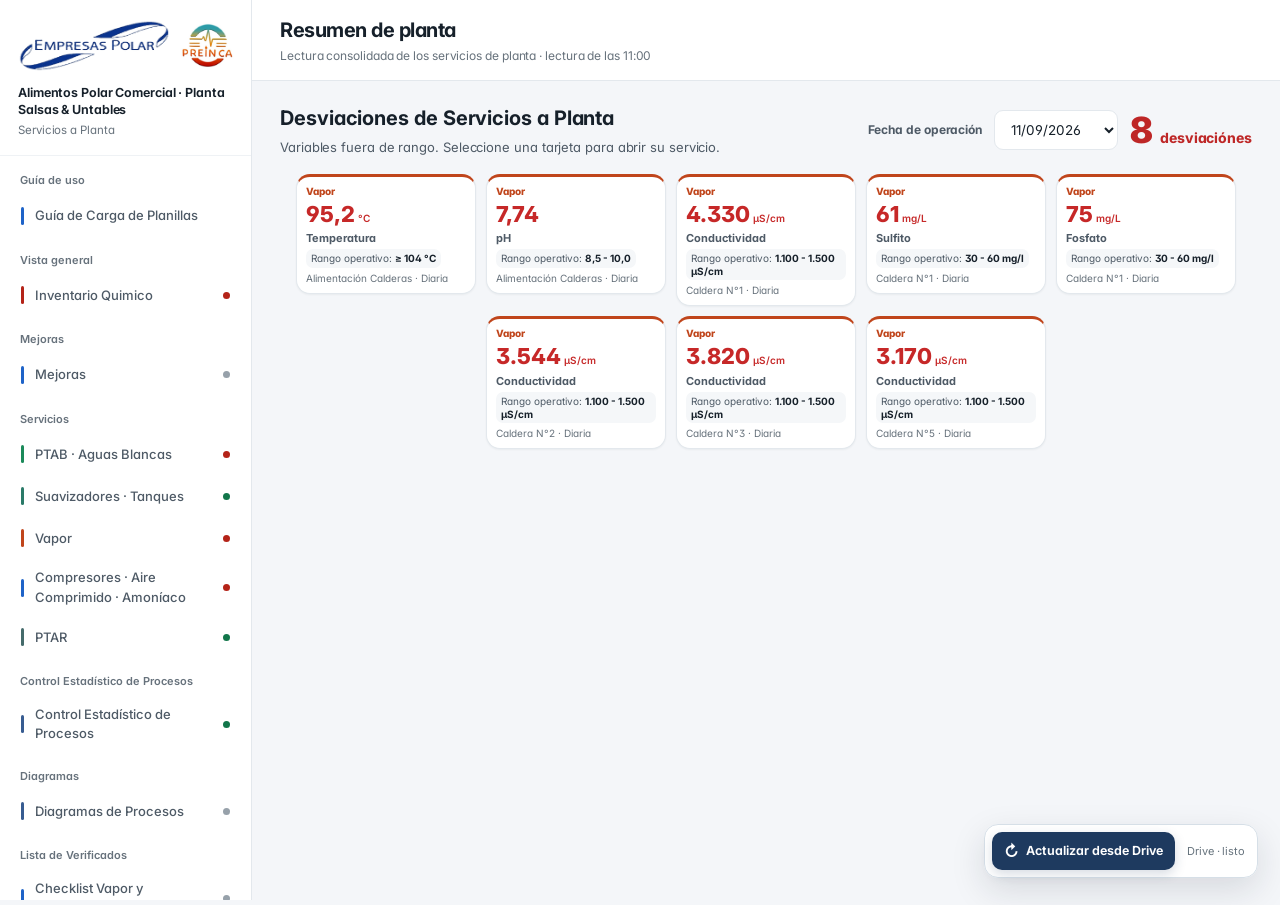
==== commit 6dffbe01: "Mostrar Guía de Carga primero en menú lateral y abrir instructivo ilustrado" ====
--- a/index.html
+++ b/index.html
@@ -1,4 +1,5 @@
 <!DOCTYPE html>
+<!-- Republicación GitHub Pages · 2026-11-06: sin cambios funcionales -->
 <html lang="es">
 <head>
 <meta charset="utf-8">
@@ -38,7 +39,10 @@
       </div>
     </div>
     <nav class="nav" role="tablist" aria-label="Servicios de planta">
-      
+      <div class="nav-h">Guía de uso</div>
+      <button class="tab" role="tab" id="t-guia" aria-controls="v-guia" aria-selected="false" data-tab="guia" style="--k:#1E63C8">
+        <span class="dot"></span>Guía de Carga de Planillas
+      </button>
       <div class="nav-h">Vista general</div>
       <button class="tab" role="tab" id="t-inventario" aria-controls="v-inventario" aria-selected="false" data-tab="inventario" style="--k:#B42318">
         <span class="dot"></span>Inventario Quimico<span class="st" data-tabst="inventario"></span>
@@ -90,6 +94,13 @@
         <div class="sub" id="view-sub"></div>
       </div>
 </header>
+
+    <!-- ======= GUÍA DE CARGA DE PLANILLAS ======= -->
+    <section class="view" id="v-guia" role="tabpanel" aria-labelledby="t-guia" hidden>
+      <iframe id="guia-carga-frame" src="guia_carga_planillas.html" title="Guía ilustrada para la carga de planillas de servicios" loading="lazy" style="display:block;width:100%;min-height:1000px;border:0;border-radius:14px;background:#f3f6fa" referrerpolicy="same-origin">
+        <p>Puede abrir la <a href="guia_carga_planillas.html">Guía de Carga de Planillas</a> directamente.</p>
+      </iframe>
+    </section>
 
     <!-- ======= RESUMEN ======= -->
     <section class="view" id="v-resumen" role="tabpanel" aria-labelledby="t-resumen">
@@ -807,7 +818,7 @@
 <script src="inventario_fallback.js?v=20261002-v11-9-logos"></script>
 <script src="verificados_fallback.js?v=20261002-v11-9-logos"></script>
 <script src="config.js?v=20261002-v11-9-logos"></script>
-<script src="app.js?v=20261105-ptar-decimales-3cifras"></script>
+<script src="app.js?v=20261106-guia-carga-planillas"></script>
 <script src="ptab_ph_ml_model.js?v=20261016-ml1"></script>
 <script src="ptab_ph_ml.js?v=20261101-cep-dia-siguiente"></script>
 <script src="ptab_pozo2_ml.js?v=20261101-cep-dia-siguiente"></script>
@@ -828,6 +839,29 @@
 <script src="diagramas.js?v=20261015-1"></script>
 <script src="dashboard_extras.js?v=20261029-mejoras-orden3"></script>
 <script src="ptar_diagrama_interactivo.js?v=20261020-3"></script>
+<script>
+(function(){
+  const frame=document.getElementById('guia-carga-frame');
+  const panel=document.getElementById('v-guia');
+  const button=document.getElementById('t-guia');
+  if(!frame||!panel||!button)return;
+  function resizeGuide(){
+    if(panel.hidden)return;
+    try{
+      const d=frame.contentDocument;
+      if(!d)return;
+      const h=Math.max(d.body?.scrollHeight||0,d.documentElement?.scrollHeight||0);
+      if(h>0)frame.style.height=Math.ceil(h+16)+'px';
+    }catch(e){console.warn('No se pudo ajustar la altura de la guía',e);}
+  }
+  frame.addEventListener('load',()=>{
+    resizeGuide();
+    try{frame.contentDocument?.querySelectorAll('img').forEach(img=>img.addEventListener('load',resizeGuide));}catch(e){}
+  });
+  button.addEventListener('click',()=>requestAnimationFrame(resizeGuide));
+  window.addEventListener('resize',()=>requestAnimationFrame(resizeGuide));
+})();
+</script>
 
 </body>
 </html>
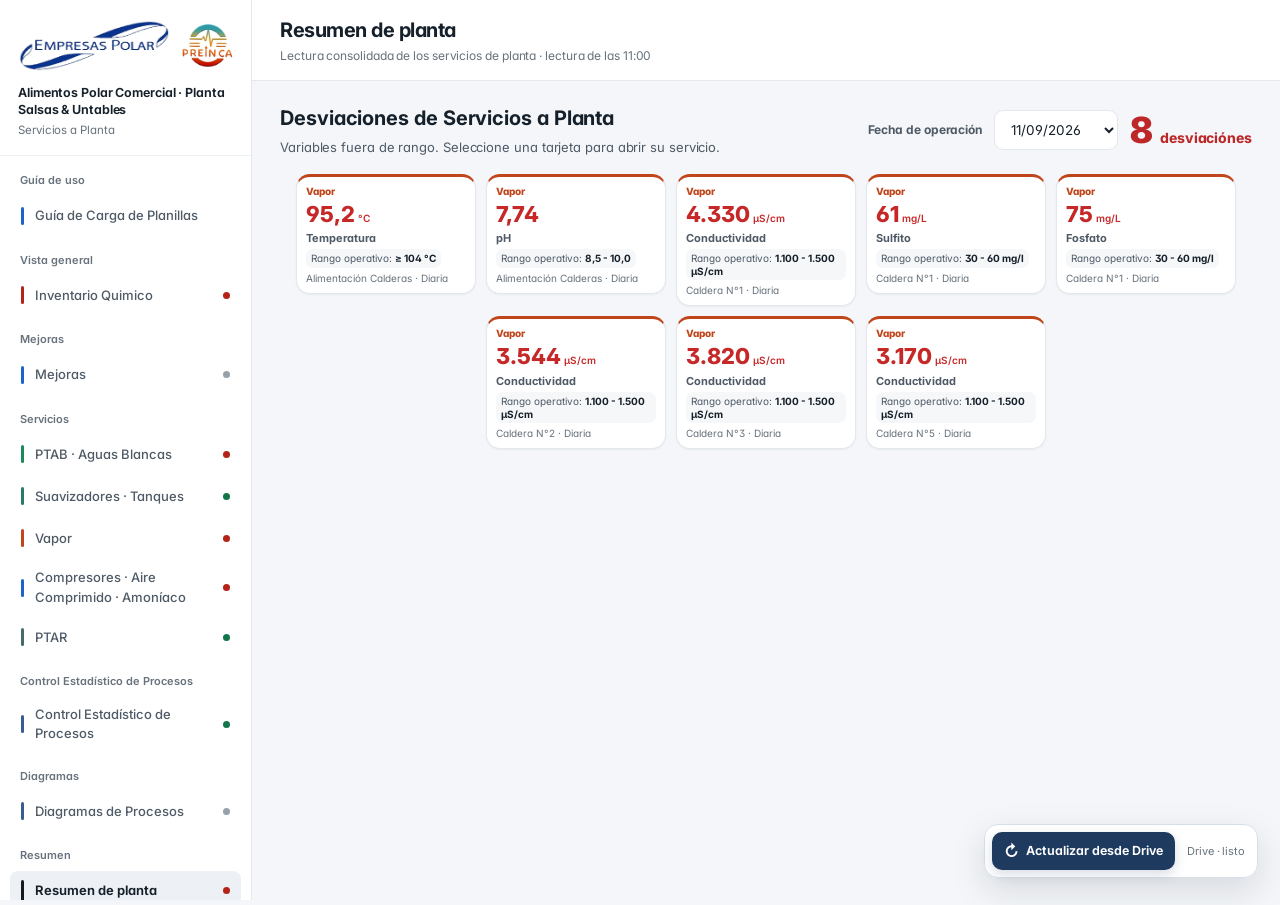
==== commit f01191ab: "Eliminar Checklist Vapor y Condensado y recursos exclusivos del dashboard principal" ====
--- a/index.html
+++ b/index.html
@@ -74,10 +74,6 @@
       <div class="nav-h">Diagramas</div>
       <button class="tab" role="tab" id="t-diagramas" aria-controls="v-diagramas" aria-selected="false" data-tab="diagramas" style="--k:#375C91">
         <span class="dot"></span>Diagramas de Procesos<span class="st idle" data-tabst="diagramas"></span>
-      </button>
-      <div class="nav-h">Lista de Verificados</div>
-      <button class="tab" role="tab" id="t-verificados" aria-controls="v-verificados" aria-selected="false" data-tab="verificados" style="--k:#1E63C8">
-        <span class="dot"></span>Checklist Vapor y Condensado<span class="st idle" data-tabst="verificados"></span>
       </button>
       <div class="nav-h">Resumen</div>
       <button class="tab" role="tab" id="t-resumen" aria-controls="v-resumen" aria-selected="true" data-tab="resumen" style="--k:#131A20">
@@ -619,95 +615,6 @@
       </div>
     </section>
 
-    <!-- ======= LISTA DE VERIFICADOS · CHECKLIST VAPOR Y CONDENSADO ======= -->
-    <section class="view verif-theme" id="v-verificados" role="tabpanel" aria-labelledby="t-verificados" hidden>
-      <div class="formato-descarga"><a class="formato-descarga-btn" href="https://drive.google.com/uc?export=download&amp;id=1VNS-xaWU5S11xK4jwd37wh-7jAYgqWLG" target="_blank" rel="noopener noreferrer" aria-label="Descargar formato Excel verificados">⬇ Descargar Formato Checklist Vapor y Condensado</a></div>
-      <div class="card verif-intro mb">
-        <div class="card-b verif-intro-inner">
-          <div>
-            <span class="verif-eyebrow">Lista de Verificados</span>
-            <h3>Checklist de vapor y condensado</h3>
-            <p>Seguimiento de Queso, Tomate, Mayonesa, Manifold y Margarina. Los registros se cargan desde la planilla del operador y se conservan de forma histórica en Google Drive.</p>
-          </div>
-          <div class="verif-actions">
-            <label class="verif-action-btn primary" for="verif-excel-input">Cargar checklist Excel</label>
-            <input id="verif-excel-input" type="file" accept=".xlsx,application/vnd.openxmlformats-officedocument.spreadsheetml.sheet" hidden>
-          </div>
-        </div>
-      </div>
-
-      <div class="grid g-kpi verif-kpis mb">
-        <div class="kpi"><div class="lbl">Registros visibles</div><div class="v" id="verif-kpi-total">0</div><div class="rng">Puntos/equipos verificados</div></div>
-        <div class="kpi"><div class="lbl">Última inspección</div><div class="v verif-kpi-date" id="verif-kpi-latest">—</div><div class="rng" id="verif-kpi-latest-meta">Sin información</div></div>
-        <div class="kpi"><div class="lbl">Desviaciones</div><div class="v" id="verif-kpi-issues">0</div><div class="rng">Puntos/equipos con condición no OK</div></div>
-        <div class="kpi"><div class="lbl">Avisos B1</div><div class="v" id="verif-kpi-b1">0</div><div class="rng">Registros con aviso asociado</div></div>
-      </div>
-
-      <div class="card mb">
-        <div class="card-h verif-filter-head">
-          <div>
-            <h3>Filtros de verificación</h3>
-            <span class="note">Combine área, fecha, turno y estado para revisar el histórico.</span>
-          </div>
-          <button type="button" class="verif-clear-btn" id="verif-clear">Limpiar filtros</button>
-        </div>
-        <div class="card-b">
-          <div class="verif-filters">
-            <label>Área<select id="verif-area"><option value="__all__">Todas las áreas</option></select></label>
-            <label>Fecha<select id="verif-date"><option value="__all__">Todas las fechas</option></select></label>
-            <label>Turno<select id="verif-turno"><option value="__all__">Todos los turnos</option></select></label>
-            <label>Estado<select id="verif-status"><option value="__all__">Todos los estados</option><option value="issue">Con desviación</option><option value="ok">Verificado</option><option value="pending">Pendiente</option></select></label>
-            <label class="verif-search-label">Buscar<input id="verif-search" type="search" placeholder="Punto, supervisor, operador, aviso u observación"></label>
-          </div>
-        </div>
-      </div>
-
-      <div class="verif-area-grid mb" id="verif-area-grid"></div>
-
-      <div class="card verif-reference-card mb" id="verif-reference">
-        <div class="card-h verif-reference-head">
-          <div>
-            <span class="verif-eyebrow">Referencia visual</span>
-            <h3>Ubicación del punto a verificar</h3>
-            <span class="note">Fotografías extraídas de los diagramas de condensado para facilitar la identificación en campo.</span>
-          </div>
-          <div class="verif-ref-controls">
-            <label>Área<select id="verif-ref-area" aria-label="Área de referencia visual"></select></label>
-            <label>Punto / equipo<select id="verif-ref-point" aria-label="Punto o equipo de referencia visual"></select></label>
-            <label>Vista<select id="verif-ref-mode" aria-label="Modo de visualización de fotografías"><option value="point">Punto / equipo</option><option value="area">Todas las fotos del área</option><option value="hide">Ocultar Referencias</option></select></label>
-          </div>
-        </div>
-        <div class="card-b" id="verif-ref-view"></div>
-      </div>
-
-      <div class="card">
-        <div class="card-h verif-history-head">
-          <div>
-            <h3>Histórico de verificaciones</h3>
-            <span class="note" id="verif-count">0 registros</span>
-          </div>
-          <div class="verif-history-nav" id="verif-history-nav" aria-label="Navegación del histórico">
-            <button type="button" class="verif-page-btn" id="verif-page-prev" aria-label="Mostrar 10 registros anteriores">← Anteriores</button>
-            <label class="verif-page-select-label">Página
-              <select id="verif-page-select" aria-label="Seleccionar página del histórico"></select>
-            </label>
-            <span class="verif-page-meta" id="verif-page-meta">0–0 de 0</span>
-            <button type="button" class="verif-page-btn" id="verif-page-next" aria-label="Mostrar 10 registros siguientes">Siguientes →</button>
-          </div>
-        </div>
-        <div class="card-b verif-table-wrap">
-          <table class="tbl verif-table">
-            <thead><tr>
-              <th>Fecha</th><th>Turno</th><th>Área</th><th>Punto / Equipo</th>
-              <th>Condicion Fuga</th><th>By pass</th><th>Manómetros</th><th>Aislamiento</th><th>Seguridad</th>
-              <th>#Aviso B1</th><th>Observación</th><th>Supervisor</th><th>Operador</th>
-            </tr></thead>
-            <tbody id="verif-table-body"></tbody>
-          </table>
-        </div>
-      </div>
-    </section>
-
     <!-- ======= MEJORAS DE SERVICIOS ======= -->
     <section class="view" id="v-sugerencias" role="tabpanel" aria-labelledby="t-sugerencias" hidden>
       <div class="card mb">
@@ -788,16 +695,6 @@
         <img id="diagramas-modal-image" alt="Diagrama técnico ampliado">
       </div>
     </div>
-  </div>
-</div>
-
-<div class="verif-photo-modal" id="verif-photo-modal" hidden role="dialog" aria-modal="true" aria-labelledby="verif-photo-modal-title">
-  <div class="verif-photo-modal-dialog">
-    <div class="verif-photo-modal-head">
-      <strong id="verif-photo-modal-title">Referencia visual</strong>
-      <button type="button" class="verif-photo-modal-close" data-verif-photo-close aria-label="Cerrar imagen">×</button>
-    </div>
-    <div class="verif-photo-modal-body"><img id="verif-photo-modal-img" alt="Referencia visual"></div>
   </div>
 </div>
 
@@ -816,7 +713,6 @@
 <script src="vapor_fallback.js?v=20260927-v10inv"></script>
 <script src="suav_fallback.js?v=20260927-v10inv"></script>
 <script src="inventario_fallback.js?v=20261002-v11-9-logos"></script>
-<script src="verificados_fallback.js?v=20261002-v11-9-logos"></script>
 <script src="config.js?v=20261002-v11-9-logos"></script>
 <script src="app.js?v=20261106-guia-carga-planillas"></script>
 <script src="ptab_ph_ml_model.js?v=20261016-ml1"></script>
--- a/estilos.css
+++ b/estilos.css
@@ -1514,136 +1514,6 @@
 .priority-chart svg text[text-anchor="end"]{font-size:15px}
 
 
-/* =========================================================
-   23. Lista de Verificados · Checklist Vapor y Condensado
-   ========================================================= */
-.verif-theme{--verif:#1E63C8}
-.verif-intro{border-top:3px solid var(--verif);overflow:hidden}
-.verif-intro-inner{display:flex;align-items:center;justify-content:space-between;gap:24px}
-.verif-intro h3{margin:4px 0 5px;font-size:18px;letter-spacing:-.02em}
-.verif-intro p{margin:0;max-width:820px;color:var(--ink-2);font-size:12.5px}
-.verif-eyebrow{display:inline-flex;align-items:center;font-size:10.5px;font-weight:700;letter-spacing:.08em;text-transform:uppercase;color:var(--verif)}
-.verif-actions{display:flex;align-items:center;justify-content:flex-end;gap:8px;flex-wrap:wrap;flex:0 0 auto}
-.verif-action-btn,.verif-clear-btn{display:inline-flex;align-items:center;justify-content:center;min-height:36px;padding:8px 12px;border-radius:var(--r-sm);font-size:12px;font-weight:650;text-decoration:none;border:1px solid var(--line);white-space:nowrap}
-.verif-action-btn.primary{background:var(--verif);border-color:var(--verif);color:#fff;box-shadow:0 3px 9px rgba(30,99,200,.14)}
-.verif-action-btn.primary:hover{filter:brightness(.96)}
-.verif-action-btn.secondary,.verif-clear-btn{background:var(--panel);color:var(--ink-2)}
-.verif-action-btn.secondary:hover,.verif-clear-btn:hover{background:var(--panel-2);border-color:#CBD5DE;color:var(--ink)}
-.verif-kpis .kpi{border-top:2px solid #D6E5F8}
-.verif-kpi-date{font-size:18px!important;line-height:1.25!important}
-.verif-filter-head{align-items:center;justify-content:space-between}
-.verif-filters{display:grid;grid-template-columns:repeat(4,minmax(145px,1fr)) minmax(260px,1.6fr);gap:10px}
-.verif-filters label{display:flex;flex-direction:column;gap:5px;font-size:11px;font-weight:650;color:var(--ink-3);text-transform:uppercase;letter-spacing:.025em}
-.verif-filters select,.verif-filters input{min-height:38px;border:1px solid var(--line);border-radius:var(--r-sm);background:var(--panel);padding:8px 10px;color:var(--ink);font-size:12.5px;text-transform:none;letter-spacing:0}
-.verif-filters select:focus,.verif-filters input:focus{border-color:#91B8E9;box-shadow:var(--focus-ring)}
-.verif-area-grid{display:grid;grid-template-columns:repeat(5,minmax(170px,1fr));gap:12px}
-.verif-area-card{appearance:none;text-align:left;background:var(--panel);border:1px solid var(--line);border-radius:var(--r);padding:14px;box-shadow:var(--sh-1);min-width:0;transition:border-color var(--tap),box-shadow var(--tap),transform var(--tap)}
-.verif-area-card:hover{border-color:#C8D7E8;box-shadow:var(--sh-2);transform:translateY(-1px)}
-.verif-area-card.is-active{border-color:#8EB7E7;box-shadow:0 0 0 2px rgba(30,99,200,.10)}
-.verif-area-name{display:flex;align-items:center;justify-content:space-between;gap:8px;font-size:12.5px;font-weight:750}
-.verif-area-name i{width:8px;height:8px;border-radius:50%;background:var(--ink-4);flex:0 0 auto}
-.verif-area-card.ok .verif-area-name i{background:var(--ok)}
-.verif-area-card.issue .verif-area-name i{background:var(--crit)}
-.verif-area-card.pending .verif-area-name i{background:var(--warn)}
-.verif-area-meta{margin-top:10px;font-size:11px;color:var(--ink-3);line-height:1.45}
-.verif-area-metrics{display:flex;align-items:baseline;gap:7px;margin-top:7px}
-.verif-area-metrics strong{font-size:20px;line-height:1;font-weight:700;font-variant-numeric:tabular-nums}
-.verif-area-metrics span{font-size:11px;color:var(--ink-3)}
-.verif-area-card.issue .verif-area-metrics strong{color:var(--crit)}
-.verif-table-wrap{overflow:auto;padding-top:5px}
-.verif-table{min-width:1520px}
-.verif-table th{position:sticky;top:0;background:var(--panel);z-index:2;white-space:nowrap;padding:8px 10px;border-bottom:1px solid var(--line);font-size:10.5px;text-transform:uppercase;letter-spacing:.025em}
-.verif-table td{padding:9px 10px;vertical-align:top;white-space:nowrap}
-.verif-table td:nth-child(4),.verif-table td:nth-child(11){white-space:normal;min-width:180px}
-.verif-status{display:inline-flex;align-items:center;justify-content:center;min-width:54px;padding:3px 7px;border-radius:999px;font-size:10.5px;font-weight:700;border:1px solid var(--line);background:var(--panel-2);color:var(--ink-2)}
-.verif-status.ok{background:var(--ok-bg);border-color:var(--ok-line);color:var(--ok)}
-.verif-status.issue{background:var(--crit-bg);border-color:var(--crit-line);color:var(--crit)}
-.verif-status.na{background:#F1F3F5;color:var(--ink-3)}
-.verif-empty-row td{text-align:center!important;color:var(--ink-3);padding:28px!important}
-
-/* Histórico · paginación de 10 registros */
-.verif-history-head{align-items:center;justify-content:space-between;gap:16px}
-.verif-history-nav{margin-left:auto;display:flex;align-items:center;justify-content:flex-end;gap:8px;flex-wrap:wrap}
-.verif-page-btn{appearance:none;min-height:34px;padding:7px 10px;border:1px solid var(--line);border-radius:var(--r-sm);background:var(--panel);color:var(--ink-2);font-size:11.5px;font-weight:650;transition:background var(--tap),border-color var(--tap),color var(--tap),transform var(--tap)}
-.verif-page-btn:hover:not(:disabled){background:#F2F6FB;border-color:#C8D8EA;color:#244F83}
-.verif-page-btn:active:not(:disabled){transform:translateY(1px)}
-.verif-page-btn:disabled{opacity:.42;cursor:not-allowed}
-.verif-page-select-label{display:flex;align-items:center;gap:6px;font-size:10.5px;font-weight:700;color:var(--ink-3);text-transform:uppercase;letter-spacing:.025em}
-.verif-page-select-label select{min-height:34px;border:1px solid var(--line);border-radius:var(--r-sm);background:var(--panel);padding:6px 28px 6px 9px;color:var(--ink);font-size:11.5px;font-weight:650;text-transform:none;letter-spacing:0}
-.verif-page-meta{min-width:74px;text-align:center;font-size:11px;color:var(--ink-3);font-variant-numeric:tabular-nums}
-.verif-table.verif-page-in-next{animation:verifPageInNext 260ms cubic-bezier(.22,.61,.36,1)}
-.verif-table.verif-page-in-prev{animation:verifPageInPrev 260ms cubic-bezier(.22,.61,.36,1)}
-@keyframes verifPageInNext{from{opacity:.18;transform:translateX(28px)}to{opacity:1;transform:translateX(0)}}
-@keyframes verifPageInPrev{from{opacity:.18;transform:translateX(-28px)}to{opacity:1;transform:translateX(0)}}
-@media (prefers-reduced-motion:reduce){.verif-table.verif-page-in-next,.verif-table.verif-page-in-prev{animation:none}}
-
-@media (max-width:1180px){.verif-area-grid{grid-template-columns:repeat(3,minmax(170px,1fr))}.verif-filters{grid-template-columns:repeat(3,minmax(150px,1fr))}}
-@media (max-width:900px){.verif-history-head{align-items:flex-start;flex-direction:column}.verif-history-nav{margin-left:0;justify-content:flex-start;width:100%}.verif-intro-inner{align-items:flex-start;flex-direction:column}.verif-actions{justify-content:flex-start;width:100%}.verif-area-grid{grid-template-columns:repeat(2,minmax(150px,1fr))}.verif-filters{grid-template-columns:1fr 1fr}.verif-search-label{grid-column:1/-1}}
-@media (max-width:620px){.verif-area-grid,.verif-filters{grid-template-columns:1fr}.verif-search-label{grid-column:auto}.verif-action-btn{width:100%}}
-
-
-/* =========================================================
-   24. Lista de Verificados · Referencias visuales de campo
-   ========================================================= */
-.verif-reference-card{overflow:hidden;border-top:2px solid #D8E6F7}
-.verif-reference-head{align-items:flex-start;justify-content:space-between;gap:20px}
-.verif-reference-head h3{margin:4px 0 2px}
-.verif-ref-controls{display:grid;grid-template-columns:minmax(140px,.7fr) minmax(230px,1.25fr) minmax(135px,.6fr);gap:9px;min-width:min(100%,700px)}
-.verif-ref-controls label{display:flex;flex-direction:column;gap:5px;font-size:10.5px;font-weight:700;color:var(--ink-3);text-transform:uppercase;letter-spacing:.025em}
-.verif-ref-controls select{min-height:38px;border:1px solid var(--line);border-radius:var(--r-sm);background:var(--panel);padding:8px 28px 8px 10px;color:var(--ink);font-size:12px;text-transform:none;letter-spacing:0}
-.verif-ref-controls select:focus{border-color:#91B8E9;box-shadow:var(--focus-ring)}
-.verif-ref-summary{display:flex;align-items:flex-start;justify-content:space-between;gap:18px;margin-bottom:14px;padding-bottom:12px;border-bottom:1px solid var(--line-2)}
-.verif-ref-summary h4{margin:7px 0 2px;font-size:15px;letter-spacing:-.012em}
-.verif-ref-summary p{margin:0;color:var(--ink-3);font-size:11.5px}
-.verif-ref-count{flex:0 0 auto;background:#F3F7FC;border:1px solid #DCE8F6;color:#315C91;border-radius:999px;padding:5px 9px;font-size:10.5px;font-weight:700}
-.verif-photo-grid{display:flex;flex-wrap:wrap;gap:14px;align-items:flex-start;width:100%}
-.verif-photo-grid.is-single{justify-content:center}
-.verif-photo-grid.is-multiple{justify-content:center}
-.verif-photo-card{position:relative;display:flex;flex-direction:column;width:100%;min-width:0;text-align:left;background:var(--panel);border:1px solid var(--line);border-radius:var(--r);overflow:hidden;padding:0;box-shadow:var(--sh-1);transition:border-color var(--tap),box-shadow var(--tap),transform var(--tap)}
-.verif-photo-grid.is-single .verif-photo-card{flex:0 1 900px;max-width:900px}
-.verif-photo-grid.is-multiple .verif-photo-card{flex:0 1 450px;max-width:450px}
-.verif-photo-card:hover{border-color:#BED0E5;box-shadow:var(--sh-2);transform:translateY(-1px)}
-.verif-photo-card:focus-visible{outline:2px solid var(--focus);outline-offset:2px}
-.verif-photo-frame{display:flex;align-items:center;justify-content:center;width:100%;aspect-ratio:25/14;background:#EDF1F5;overflow:hidden}
-.verif-photo-frame img{display:block;width:100%;height:100%;object-fit:contain;background:#fff;transition:transform 180ms ease}
-.verif-photo-card:hover .verif-photo-frame img{transform:scale(1.012)}
-.verif-photo-caption{display:flex;flex-direction:column;gap:2px;padding:10px 12px 11px;min-width:0}
-.verif-photo-caption strong{font-size:11.5px;color:var(--ink);white-space:normal}
-.verif-photo-hidden{min-height:120px;border:1px dashed #C9D8E7;border-radius:var(--r);background:#F8FAFC;display:flex;flex-direction:column;align-items:center;justify-content:center;gap:5px;text-align:center;padding:20px;color:var(--ink-3)}
-.verif-photo-hidden strong{color:var(--ink-2);font-size:12px}
-.verif-photo-hidden span{font-size:11px;max-width:460px}
-.verif-photo-zoom{position:absolute;right:9px;top:9px;background:rgba(22,32,42,.78);color:#fff;border-radius:999px;padding:4px 8px;font-size:9.5px;font-weight:700;backdrop-filter:blur(4px)}
-.verif-point-cell{display:flex;align-items:flex-start;gap:8px;justify-content:space-between}
-.verif-photo-link{appearance:none;border:1px solid #C9D9EB;background:#F4F8FD;color:#2B5F9C;border-radius:999px;padding:3px 7px;font-size:9.5px;font-weight:700;white-space:nowrap;flex:0 0 auto}
-.verif-photo-link:hover{background:#EAF2FB;border-color:#ABC4E1}
-.verif-photo-modal[hidden]{display:none!important}
-.verif-photo-modal{position:fixed;inset:0;z-index:2147483646;display:flex;align-items:center;justify-content:center;padding:24px;background:rgba(13,20,27,.72);backdrop-filter:blur(7px)}
-.verif-photo-modal-dialog{width:min(1180px,96vw);max-height:92vh;background:var(--panel);border:1px solid rgba(255,255,255,.45);border-radius:16px;box-shadow:0 24px 80px rgba(0,0,0,.28);overflow:hidden;display:flex;flex-direction:column}
-.verif-photo-modal-head{display:flex;align-items:center;justify-content:space-between;gap:16px;padding:12px 15px;border-bottom:1px solid var(--line);background:var(--panel)}
-.verif-photo-modal-head strong{font-size:12.5px}
-.verif-photo-modal-close{appearance:none;width:34px;height:34px;border-radius:9px;border:1px solid var(--line);background:var(--panel-2);font-size:22px;line-height:1;color:var(--ink-2)}
-.verif-photo-modal-close:hover{background:var(--canvas-2);color:var(--ink)}
-.verif-photo-modal-body{min-height:0;overflow:auto;background:#E9EEF3;display:flex;align-items:center;justify-content:center;padding:12px}
-.verif-photo-modal-body img{display:block;max-width:100%;max-height:calc(92vh - 84px);width:auto;height:auto;object-fit:contain;background:#fff;border-radius:8px;box-shadow:var(--sh-2)}
-body.verif-modal-open{overflow:hidden}
-
-@media (max-width:900px){
-  .verif-reference-head{flex-direction:column}
-  .verif-ref-controls{width:100%;min-width:0}
-}
-@media (max-width:620px){
-  .verif-ref-controls{grid-template-columns:1fr}
-  .verif-photo-grid{justify-content:center}
-  .verif-photo-grid.is-single .verif-photo-card,.verif-photo-grid.is-multiple .verif-photo-card{flex-basis:100%;max-width:100%}
-  .verif-ref-summary{flex-direction:column}
-  .verif-photo-modal{padding:8px}
-  .verif-photo-modal-dialog{width:100%;max-height:96vh;border-radius:12px}
-  .verif-photo-modal-body img{max-height:calc(96vh - 78px)}
-}
-
-/* V11.6 · Ocultar Referencias elimina por completo el bloque de contenido */
-#verif-ref-view[hidden]{display:none!important}
-
 /* Resumen: tarjetas de desviaciones */
 .resumen-legacy{display:none!important}
 .resumen-desv-intro{display:flex;align-items:center;justify-content:space-between;gap:14px;flex-wrap:wrap}.resumen-desv-intro h3{margin:0 0 5px;font-size:20px}.resumen-desv-intro p{margin:0;color:var(--ink-2);font-size:13px}.resumen-desv-grid{display:grid;grid-template-columns:repeat(4,minmax(0,180px));justify-content:center;gap:12px}.resumen-desv-card{display:flex;flex-direction:column;gap:3px;text-align:left;padding:7px 9px;min-height:0;border:1px solid var(--line);border-radius:14px;background:var(--panel);box-shadow:var(--sh-1);cursor:pointer}.resumen-desv-card:hover{border-color:#D89494;box-shadow:var(--sh-2)}.resumen-desv-servicio{font-size:10px;font-weight:800;color:var(--ink)}.resumen-desv-value{font-size:22px;font-weight:800;color:#C62828;line-height:1.15;overflow-wrap:anywhere}.resumen-desv-value small{font-size:10px;font-weight:600}.resumen-desv-variable{font-size:11px;font-weight:700;color:var(--ink-2)}.resumen-desv-area{margin-top:auto;font-size:10px;color:var(--ink-3)}.resumen-desv-empty{grid-column:1/-1;padding:35px 18px;border:1px dashed var(--line);border-radius:14px;text-align:center;background:var(--panel)}@media(max-width:1150px){.resumen-desv-grid{grid-template-columns:repeat(3,minmax(0,1fr))}}@media(max-width:850px){.resumen-desv-grid{grid-template-columns:repeat(2,minmax(0,1fr))}}@media(max-width:540px){.resumen-desv-grid{grid-template-columns:1fr}}
